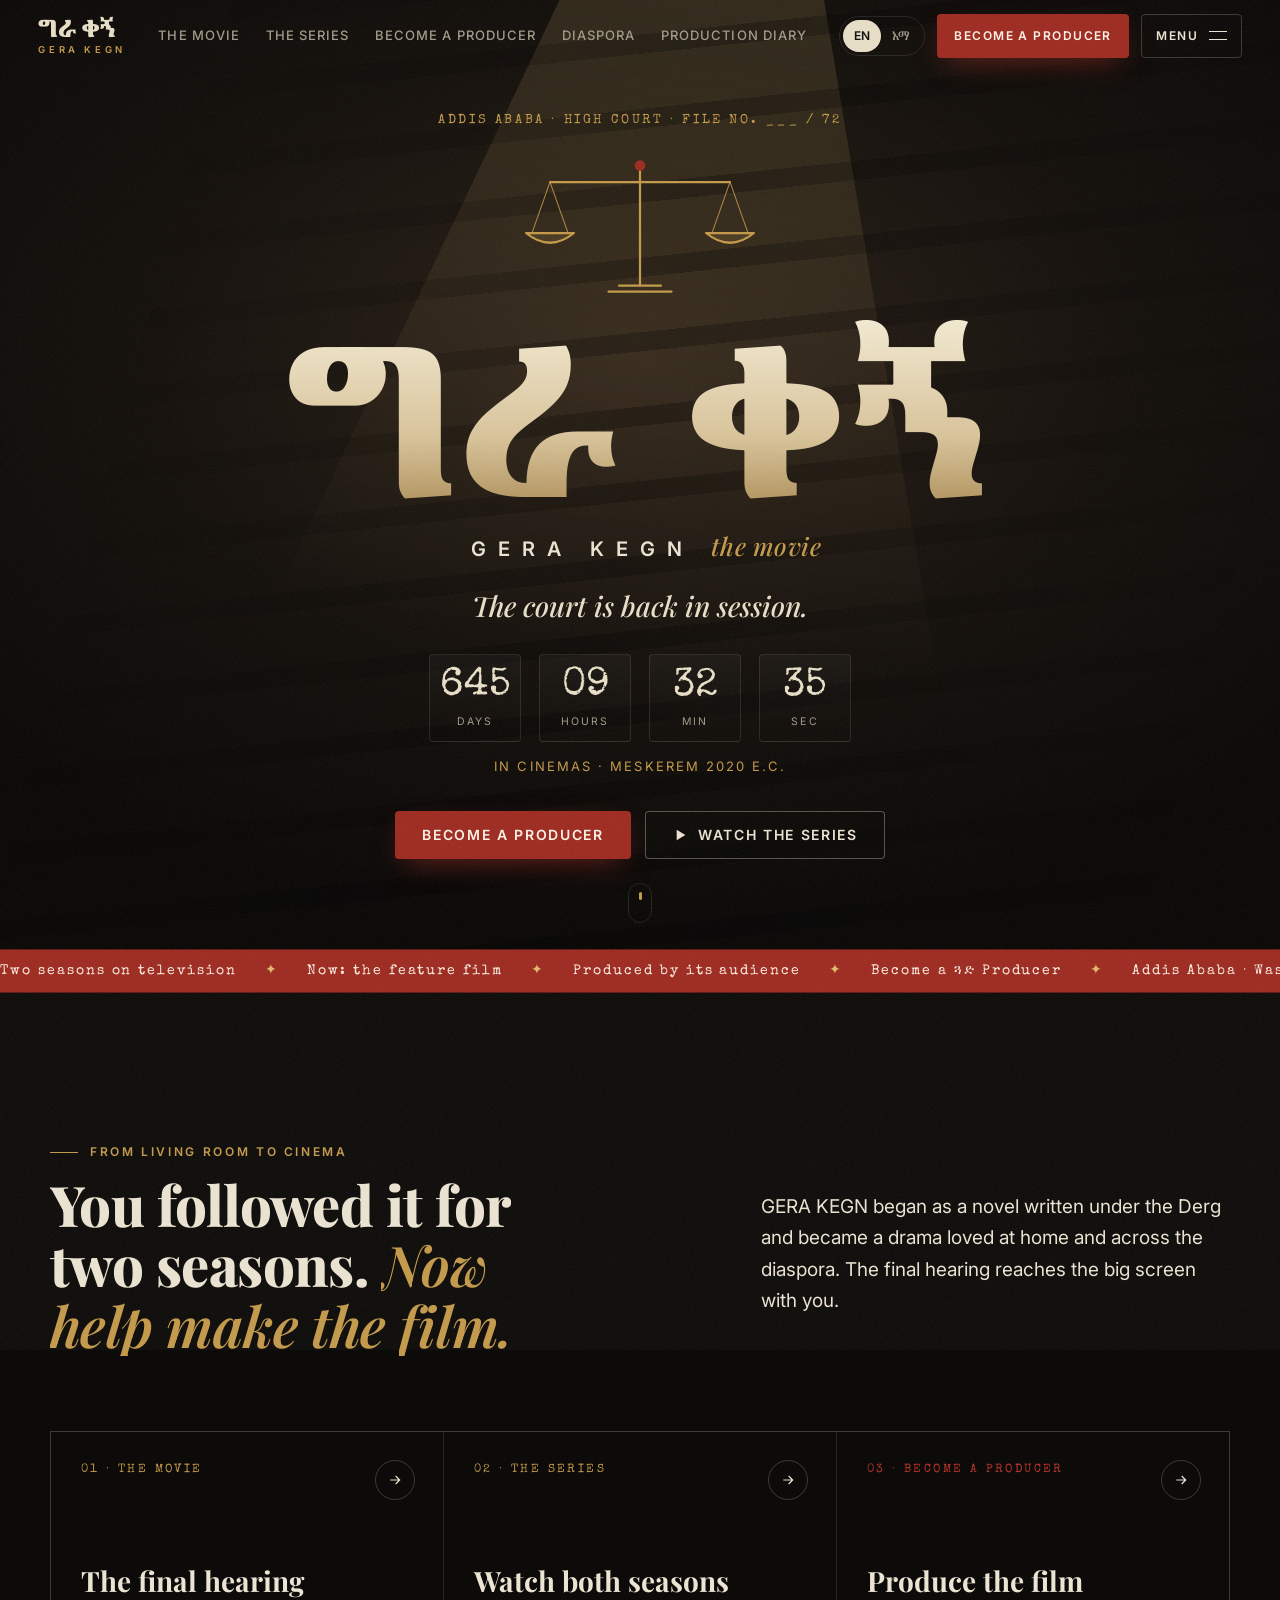
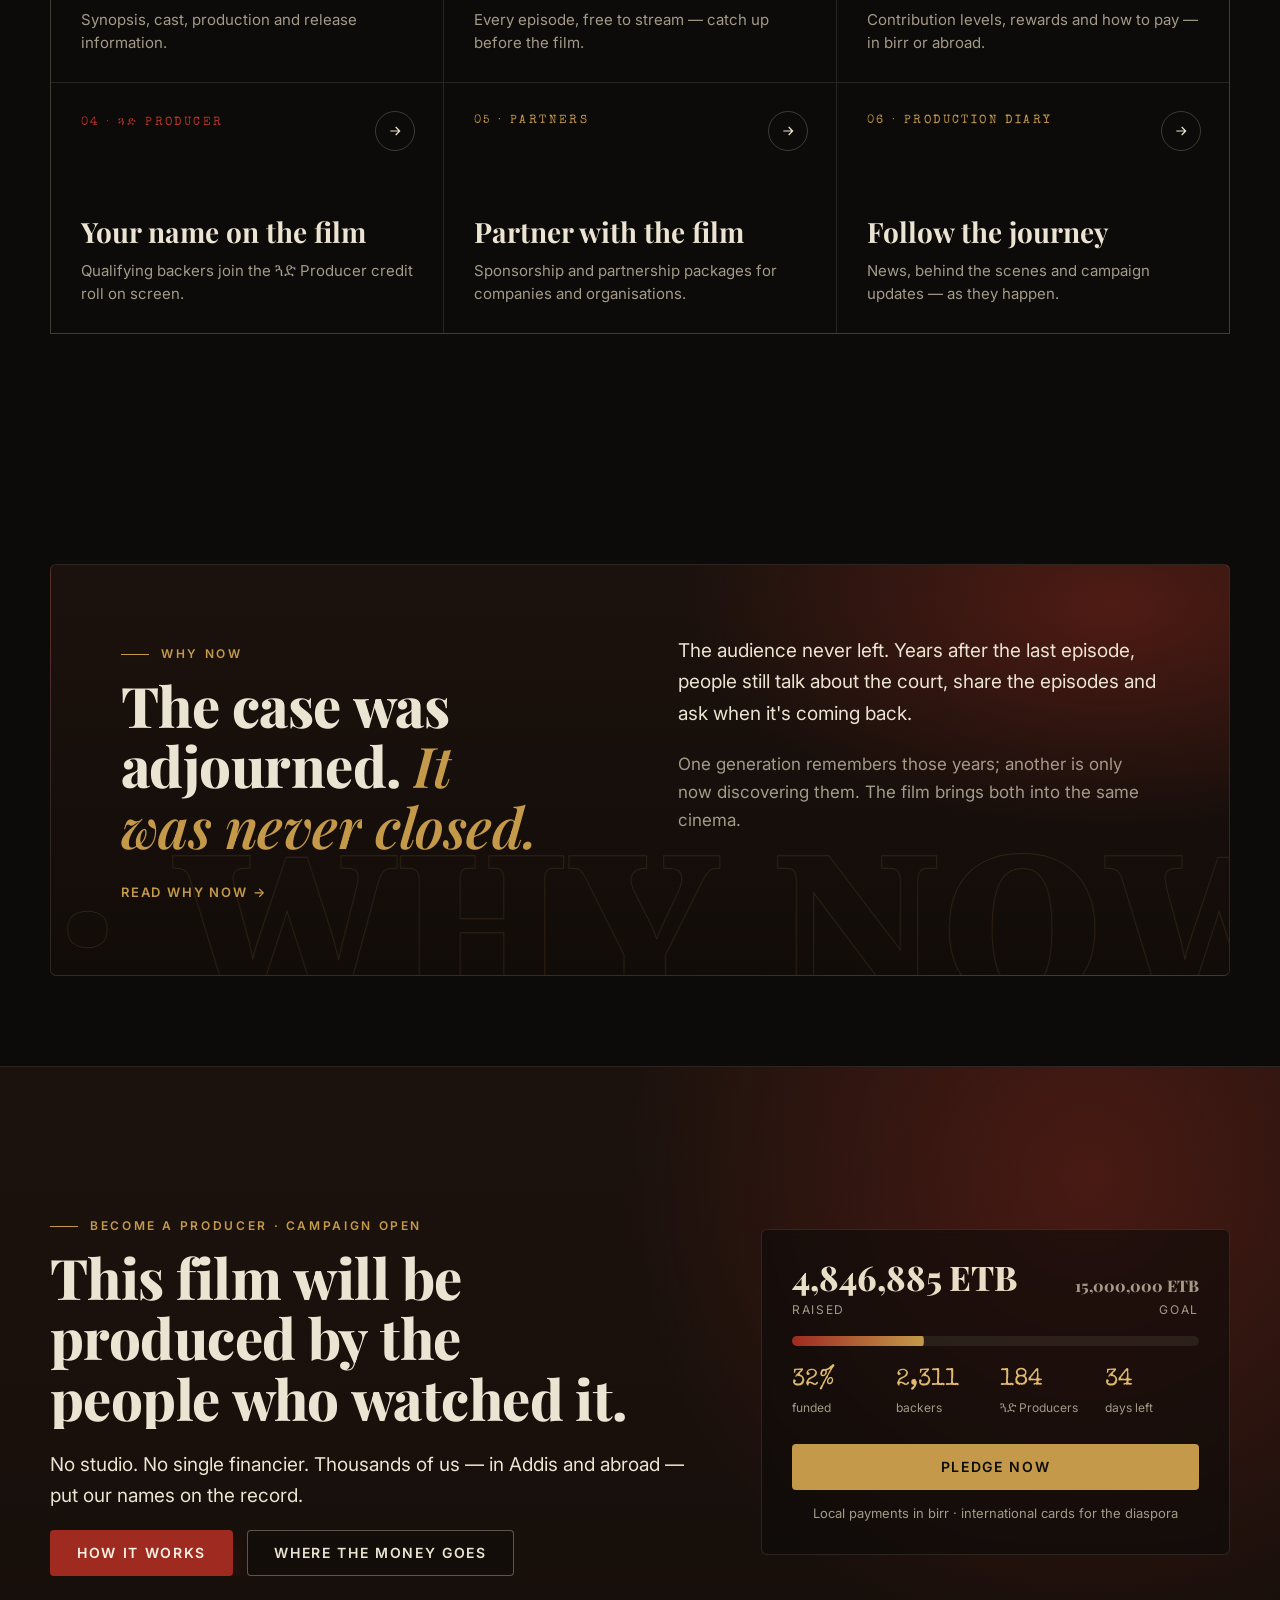
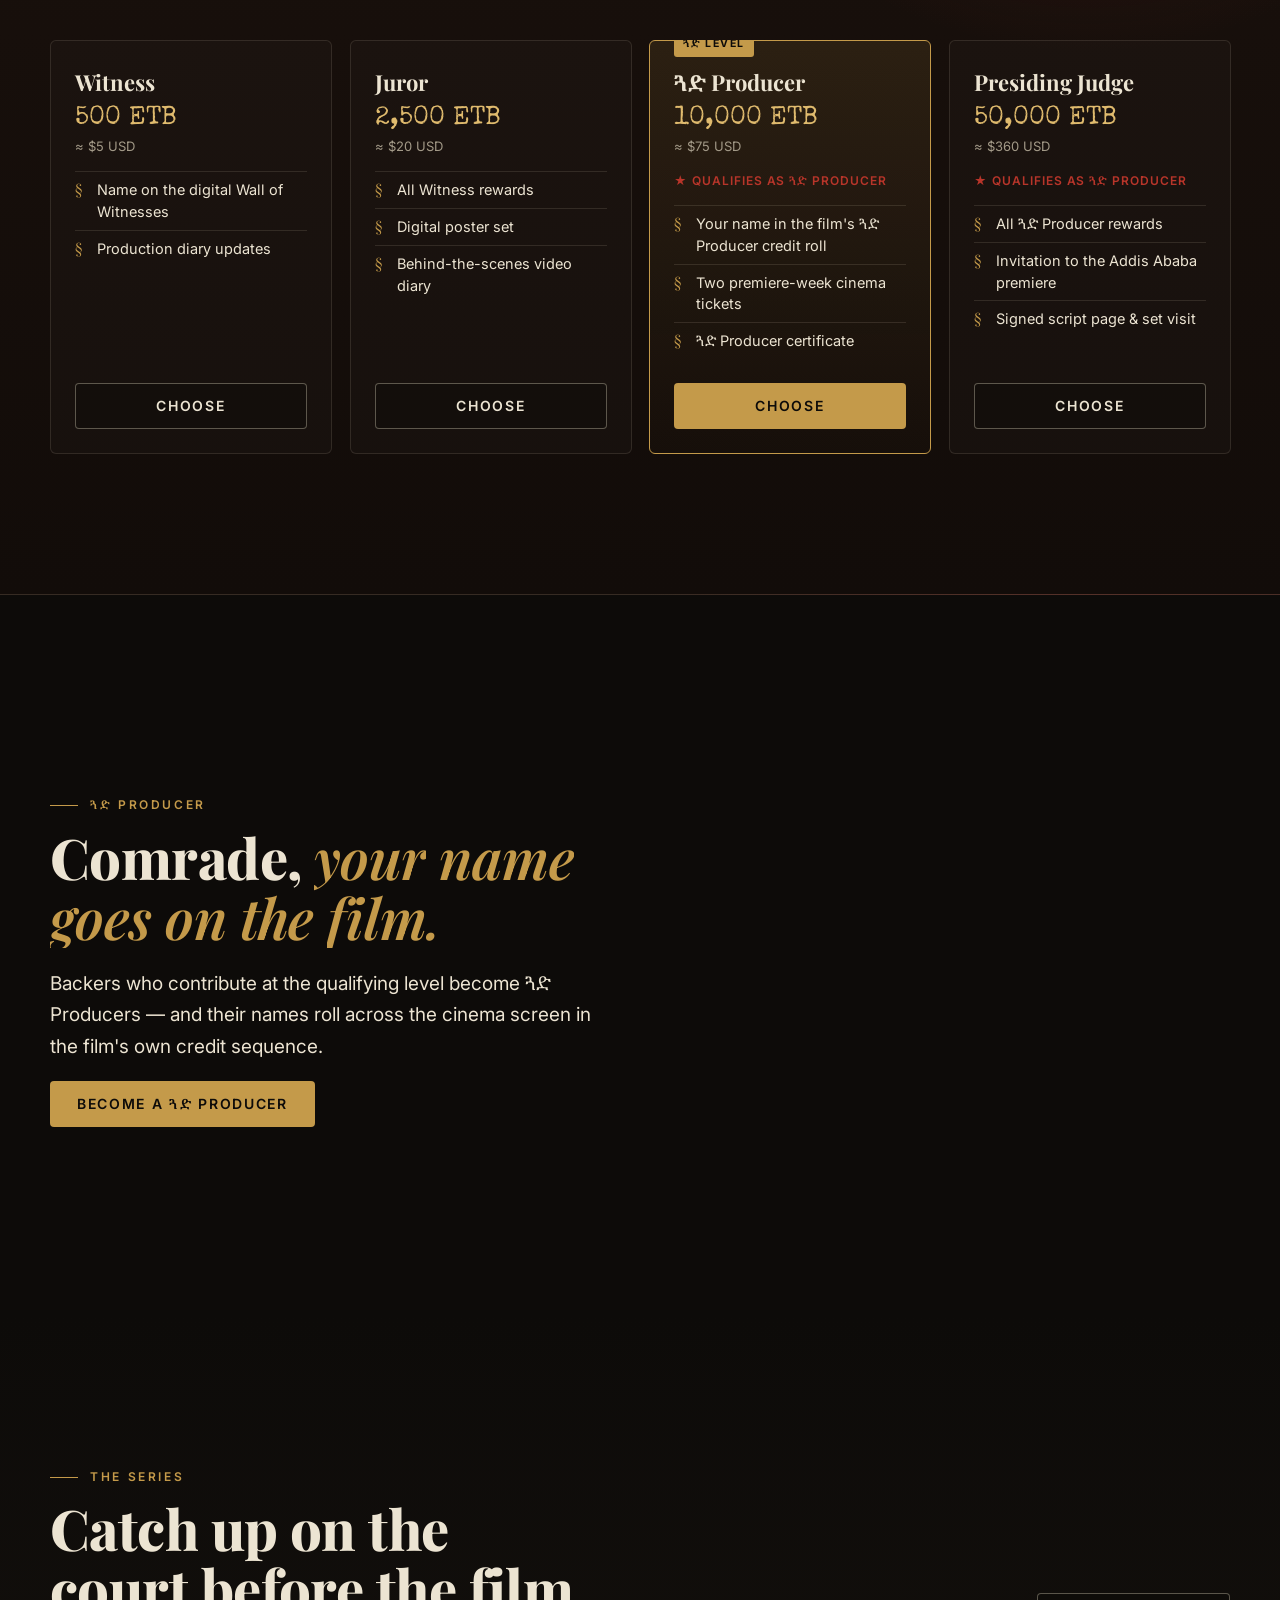
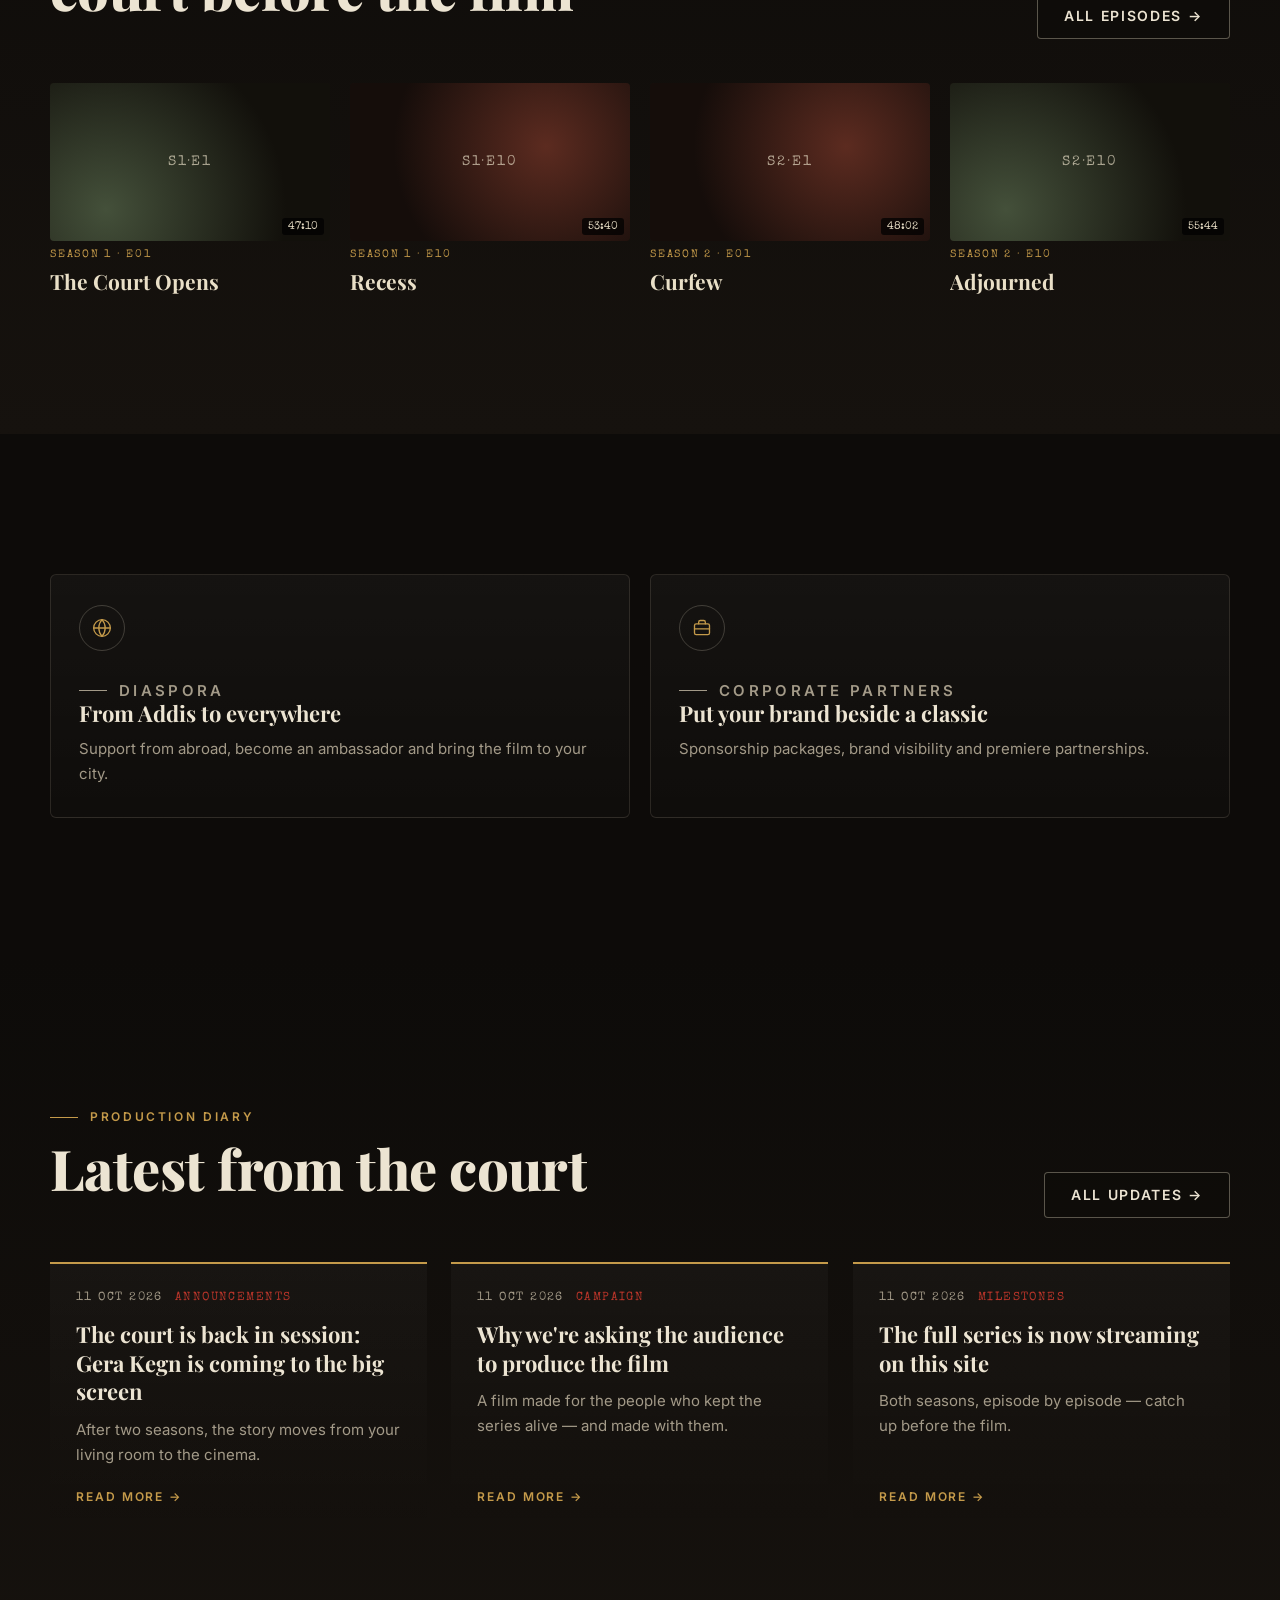
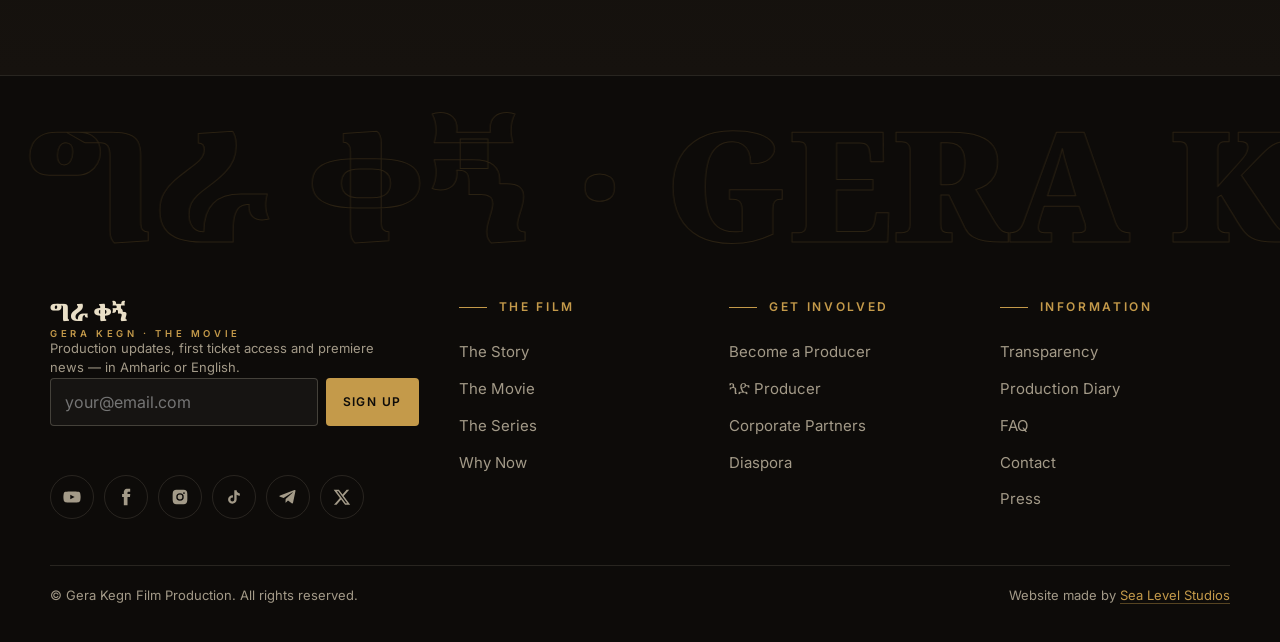
==== index.html @ 57c47f2a "GERA KEGN the Movie website — initial release Bilingual (English/Amharic) static site for the featur" ====
<!doctype html>
<html lang="en">
<head>
  <meta charset="utf-8">
  <meta name="viewport" content="width=device-width, initial-scale=1">
  <title>ግራ ቀኝ · GERA KEGN — The Movie</title>
  <meta name="description" content="GERA KEGN (ግራ ቀኝ) — the beloved Ethiopian courtroom drama becomes a feature film. Watch the series, become a producer or ጓድ Producer, and follow the production.">
  <meta name="theme-color" content="#0d0b09">
  <link rel="canonical" href="https://gerakegn.com/">
  <meta property="og:type" content="video.movie">
  <meta property="og:title" content="ግራ ቀኝ · GERA KEGN — The Movie">
  <meta property="og:description" content="The court is back in session. The beloved drama series becomes a feature film — produced by its audience.">
  <meta property="og:url" content="https://gerakegn.com/">
  <meta property="og:image" content="https://gerakegn.com/assets/img/og-poster.jpg">
  <meta name="twitter:card" content="summary_large_image">
  <link rel="icon" href="data:image/svg+xml,<svg xmlns='http://www.w3.org/2000/svg' viewBox='0 0 64 64'><rect width='64' height='64' rx='10' fill='%230d0b09'/><path d='M32 12v38M18 50h28M14 22h36' stroke='%23c49a4a' stroke-width='4' stroke-linecap='round'/><circle cx='32' cy='12' r='4' fill='%239e2a20'/></svg>">
  <link rel="preconnect" href="https://fonts.googleapis.com">
  <link rel="preconnect" href="https://fonts.gstatic.com" crossorigin>
  <link href="https://fonts.googleapis.com/css2?family=Inter:wght@400;500;600;700&family=Noto+Serif+Ethiopic:wght@500;700;900&family=Playfair+Display:ital,wght@0,600;0,800;1,500&family=Special+Elite&display=swap" rel="stylesheet">
  <link rel="stylesheet" href="assets/css/style.css">
  <script type="application/ld+json">
  { "@context": "https://schema.org", "@type": "Movie", "name": "Gera Kegn", "alternateName": "ግራ ቀኝ",
    "genre": ["Drama", "Legal drama", "Historical"], "inLanguage": "am",
    "countryOfOrigin": { "@type": "Country", "name": "Ethiopia" },
    "description": "A feature film continuing the acclaimed Ethiopian courtroom drama series, adapted from a novel written during the Derg era." }
  </script>
  <!-- Analytics: paste GA4 / GTM snippet here. core.js pushes events to dataLayer. -->
  <script>
    // CMS editor invitations / password resets land here: hand them to the admin sign-in.
    if (/(invite|recovery|confirmation|email_change)_token=/.test(location.hash)) {
      const s = document.createElement("script");
      s.src = "https://identity.netlify.com/v1/netlify-identity-widget.js";
      s.onload = () => netlifyIdentity.on("login", () => { location.href = "/admin/"; });
      document.head.append(s);
    }
  </script>
</head>
<body data-page="home">
<main id="main">

  <!-- ============ HERO ============ -->
  <section class="hero">
    <div class="hero-bg" aria-hidden="true"><div class="hero-light"></div><div class="hero-blinds"></div></div>
    <div class="hero-inner">
      <p class="docket typed" data-am="አዲስ አበባ · ከፍተኛ ፍርድ ቤት · መዝገብ ቁ. ___ / 72">ADDIS ABABA · HIGH COURT · FILE NO. ___ / 72</p>
      <svg class="scales" viewBox="0 0 320 210" aria-hidden="true">
        <g><path d="M160 26 V182"/><path d="M118 190 H202"/><path d="M132 182 H188"/><circle cx="160" cy="22" r="7" class="scales-cap"/></g>
        <g class="scales-beam"><path d="M40 44 H280"/>
          <g class="pan pan-l"><path d="M40 44 L16 112 M40 44 L64 112" class="thin"/><path d="M8 112 Q40 138 72 112 Z" class="dish"/></g>
          <g class="pan pan-r"><path d="M280 44 L256 112 M280 44 L304 112" class="thin"/><path d="M248 112 Q280 138 312 112 Z" class="dish"/></g>
        </g>
      </svg>
      <h1 class="title">
        <span class="title-am"><span class="gra">ግራ</span> <span class="kegn">ቀኝ</span></span>
        <span class="title-en">GERA KEGN <em>the&nbsp;movie</em></span>
      </h1>
      <p class="tagline" data-am="ችሎቱ ተመልሷል።">The court is back in session.</p>
      <div data-component="countdown" aria-live="off"></div>
      <p class="release-label" data-component="release"></p>
      <div class="hero-ctas">
        <a href="become-a-producer.html" class="btn btn-red" data-am="ፕሮዲዩሰር ይሁኑ">Become a Producer</a>
        <a href="series.html" class="btn btn-ghost">
          <svg viewBox="0 0 24 24" width="16" height="16" aria-hidden="true"><path d="M7 4l13 8-13 8z" fill="currentColor"/></svg>
          <span data-am="ድራማውን ይመልከቱ">Watch the series</span>
        </a>
      </div>
    </div>
    <a href="#paths" class="scroll-cue" aria-label="Scroll down"><span></span></a>
  </section>

  <div class="ticker" aria-hidden="true" data-component="ticker"></div>

  <!-- ============ PATHWAYS ============ -->
  <section class="section" id="paths">
    <div class="wrap">
      <div class="split split-60" style="margin-bottom:56px">
        <div>
          <p class="eyebrow" data-reveal="left" data-am="ከሳሎን ወደ ሲኒማ">From living room to cinema</p>
          <h2 class="h2" data-reveal="words" data-am="ሁለት ምዕራፍ ተከታተላችሁት። <em>አሁን ፊልሙን አብረን እንሥራ።</em>">You followed it for two seasons. <em>Now help make the film.</em></h2>
        </div>
        <p class="lede" data-reveal="right" data-am="ግራ ቀኝ በደርግ ዘመን ከተጻፈ ልብ ወለድ ተነስቶ በሀገር ውስጥም በውጭም የተወደደ ድራማ ሆነ። የመጨረሻው ችሎት ወደ ትልቁ ስክሪን የሚመጣው በእናንተ ነው።">GERA KEGN began as a novel written under the Derg and became a drama loved at home and across the diaspora. The final hearing reaches the big screen with you.</p>
      </div>

      <div class="paths" data-stagger>
        <a class="path" href="movie.html">
          <span class="path-no">01 · <span data-am="ፊልሙ">THE MOVIE</span></span>
          <span class="path-arrow" aria-hidden="true"><svg viewBox="0 0 24 24" width="16"><path d="M5 12h14M13 6l6 6-6 6" stroke="currentColor" fill="none" stroke-width="1.8"/></svg></span>
          <h3 data-am="የመጨረሻው ችሎት">The final hearing</h3>
          <p data-am="ታሪክ፣ ተዋንያን፣ ቀረጻ እና የምርቃት መረጃ።">Synopsis, cast, production and release information.</p>
        </a>
        <a class="path" href="series.html">
          <span class="path-no">02 · <span data-am="ተከታታዩ">THE SERIES</span></span>
          <span class="path-arrow" aria-hidden="true"><svg viewBox="0 0 24 24" width="16"><path d="M5 12h14M13 6l6 6-6 6" stroke="currentColor" fill="none" stroke-width="1.8"/></svg></span>
          <h3 data-am="ሁለቱንም ምዕራፎች ይመልከቱ">Watch both seasons</h3>
          <p data-am="እያንዳንዱን ክፍል በነጻ — ከፊልሙ በፊት ይከታተሉ።">Every episode, free to stream — catch up before the film.</p>
        </a>
        <a class="path hot" href="become-a-producer.html">
          <span class="path-no">03 · <span data-am="ፕሮዲዩሰር ይሁኑ">BECOME A PRODUCER</span></span>
          <span class="path-arrow" aria-hidden="true"><svg viewBox="0 0 24 24" width="16"><path d="M5 12h14M13 6l6 6-6 6" stroke="currentColor" fill="none" stroke-width="1.8"/></svg></span>
          <h3 data-am="ፊልሙን ያዘጋጁ">Produce the film</h3>
          <p data-am="የአስተዋጽኦ ደረጃዎች፣ ሽልማቶች እና የክፍያ መንገዶች።">Contribution levels, rewards and how to pay — in birr or abroad.</p>
        </a>
        <a class="path hot" href="guad-producer.html">
          <span class="path-no">04 · <span data-am="ጓድ ፕሮዲዩሰር">ጓድ PRODUCER</span></span>
          <span class="path-arrow" aria-hidden="true"><svg viewBox="0 0 24 24" width="16"><path d="M5 12h14M13 6l6 6-6 6" stroke="currentColor" fill="none" stroke-width="1.8"/></svg></span>
          <h3 data-am="ስምዎ በፊልሙ ላይ">Your name on the film</h3>
          <p data-am="ብቁ ደጋፊዎች በፊልሙ የጓድ ፕሮዲዩሰሮች ዝርዝር ውስጥ ይካተታሉ።">Qualifying backers join the ጓድ Producer credit roll on screen.</p>
        </a>
        <a class="path" href="partners.html">
          <span class="path-no">05 · <span data-am="አጋሮች">PARTNERS</span></span>
          <span class="path-arrow" aria-hidden="true"><svg viewBox="0 0 24 24" width="16"><path d="M5 12h14M13 6l6 6-6 6" stroke="currentColor" fill="none" stroke-width="1.8"/></svg></span>
          <h3 data-am="ከፊልሙ ጋር አጋር ይሁኑ">Partner with the film</h3>
          <p data-am="ለድርጅቶች የስፖንሰርሺፕ እና የአጋርነት ጥቅሎች።">Sponsorship and partnership packages for companies and organisations.</p>
        </a>
        <a class="path" href="news.html">
          <span class="path-no">06 · <span data-am="የቀረጻ ማስታወሻ">PRODUCTION DIARY</span></span>
          <span class="path-arrow" aria-hidden="true"><svg viewBox="0 0 24 24" width="16"><path d="M5 12h14M13 6l6 6-6 6" stroke="currentColor" fill="none" stroke-width="1.8"/></svg></span>
          <h3 data-am="ጉዞውን ይከታተሉ">Follow the journey</h3>
          <p data-am="ዜና፣ ከትዕይንት ጀርባ እና የዘመቻ መረጃዎች።">News, behind the scenes and campaign updates — as they happen.</p>
        </a>
      </div>
    </div>
  </section>

  <!-- ============ WHY NOW ============ -->
  <section class="section-tight">
    <div class="wrap">
      <div class="banner">
        <div class="drift" data-speed="0.3" aria-hidden="true">ለምን አሁን · WHY NOW · ለምን አሁን</div>
        <div class="split top" style="position:relative">
          <div>
            <p class="eyebrow" data-reveal="left" data-am="ለምን አሁን">Why now</p>
            <h2 class="h2" data-reveal="words" data-am="ጉዳዩ ተቀጥሮ ነበር። <em>አልተዘጋም።</em>">The case was adjourned. <em>It was never closed.</em></h2>
            <a href="why-now.html" class="link-arrow" data-reveal="up" data-am="ለምን አሁን ያንብቡ →">Read why now →</a>
          </div>
          <div class="prose" data-stagger>
            <p class="lede" data-am="ተመልካቹ አልሄደም። ከመጨረሻው ክፍል ከዓመታት በኋላም ሰዎች ስለ ችሎቱ ያወራሉ፣ ክፍሎቹን ያጋራሉ፣ መቼ ይመለሳል ብለው ይጠይቃሉ።">The audience never left. Years after the last episode, people still talk about the court, share the episodes and ask when it's coming back.</p>
            <p class="muted" data-am="አንዱ ትውልድ እነዚያን ዓመታት ያስታውሳል፤ ሌላው ገና እያወቃቸው ነው። ፊልሙ ሁለቱንም በአንድ ሲኒማ አዳራሽ ያገናኛል።">One generation remembers those years; another is only now discovering them. The film brings both into the same cinema.</p>
          </div>
        </div>
      </div>
    </div>
  </section>

  <!-- ============ BECOME A PRODUCER ============ -->
  <section class="section support-band">
    <div class="wrap">
      <div class="split split-60" style="margin-bottom:64px">
        <div>
          <p class="eyebrow" data-reveal="left" data-am="ፕሮዲዩሰር ይሁኑ · ዘመቻው ተከፍቷል">Become a Producer · Campaign open</p>
          <h2 class="h2" data-reveal="words" data-am="ይህ ፊልም የሚዘጋጀው በተመለከቱት ሰዎች ነው።">This film will be produced by the people who watched it.</h2>
          <p class="lede" data-reveal="up" data-am="ስቱዲዮ የለም። አንድ ባለሀብት የለም። በአዲስ አበባም በውጭም ያለን ሺዎች ስማችንን መዝገብ ላይ እናሰፍራለን።">No studio. No single financier. Thousands of us — in Addis and abroad — put our names on the record.</p>
          <div class="btn-row" data-reveal="up">
            <a href="become-a-producer.html" class="btn btn-red" data-am="እንዴት እንደሚሠራ">How it works</a>
            <a href="transparency.html" class="btn btn-ghost" data-am="ገንዘቡ ወዴት ይሄዳል">Where the money goes</a>
          </div>
        </div>
        <div data-component="meter" data-reveal="right"></div>
      </div>
      <div data-component="tiers"></div>
    </div>
  </section>

  <!-- ============ ጓድ PRODUCER ============ -->
  <section class="section">
    <div class="wrap split">
      <div>
        <p class="eyebrow" data-reveal="left" data-am="ጓድ ፕሮዲዩሰር">ጓድ Producer</p>
        <h2 class="h2" data-reveal="words" data-am="ጓድ፣ <em>ስምዎ በፊልሙ ላይ ይወጣል።</em>">Comrade, <em>your name goes on the film.</em></h2>
        <p class="lede" data-reveal="up" data-am="በብቁ ደረጃ የሚያዋጡ ደጋፊዎች ጓድ ፕሮዲዩሰሮች ይሆናሉ — ስማቸውም በሲኒማ ስክሪን ላይ በፊልሙ የራሱ ዝርዝር ውስጥ ይሄዳል።">Backers who contribute at the qualifying level become ጓድ Producers — and their names roll across the cinema screen in the film's own credit sequence.</p>
        <div class="btn-row" data-reveal="up">
          <a href="guad-producer.html" class="btn btn-gold" data-am="ጓድ ፕሮዲዩሰር ይሁኑ">Become a ጓድ Producer</a>
        </div>
      </div>
      <div class="roll-stage" data-reveal="clip" style="--i:2"><div data-component="credits" style="height:440px"></div></div>
    </div>
  </section>

  <!-- ============ SERIES ============ -->
  <section class="section section-alt">
    <div class="wrap">
      <div class="split" style="margin-bottom:44px;align-items:end">
        <div>
          <p class="eyebrow" data-reveal="left" data-am="ተከታታዩ">The series</p>
          <h2 class="h2" data-reveal="words" data-am="ከፊልሙ በፊት ችሎቱን ይከታተሉ">Catch up on the court before the film</h2>
        </div>
        <div data-reveal="right" style="justify-self:end"><a href="series.html" class="btn btn-ghost" data-am="ሁሉንም ክፍሎች ይመልከቱ →">All episodes →</a></div>
      </div>
      <div data-component="featured"></div>
    </div>
  </section>

  <!-- ============ DIASPORA + PARTNERS ============ -->
  <section class="section">
    <div class="wrap cards cards-2">
      <a href="diaspora.html" class="card" data-reveal="left" style="text-decoration:none">
        <span class="card-icon"><svg viewBox="0 0 24 24"><circle cx="12" cy="12" r="10"/><path d="M2 12h20M12 2a15 15 0 0 1 0 20M12 2a15 15 0 0 0 0 20"/></svg></span>
        <p class="eyebrow" data-am="ዲያስፖራ">Diaspora</p>
        <h3 data-am="ከአዲስ አበባ እስከ የትም">From Addis to everywhere</h3>
        <p data-am="በውጭ ሆነው ይደግፉ፣ አምባሳደር ይሁኑ እና ፊልሙን ወደ ከተማዎ ያምጡ።">Support from abroad, become an ambassador and bring the film to your city.</p>
      </a>
      <a href="partners.html" class="card" data-reveal="right" style="text-decoration:none">
        <span class="card-icon"><svg viewBox="0 0 24 24"><rect x="3" y="7" width="18" height="13" rx="2"/><path d="M8 7V5a2 2 0 0 1 2-2h4a2 2 0 0 1 2 2v2M3 13h18"/></svg></span>
        <p class="eyebrow" data-am="የድርጅት አጋሮች">Corporate partners</p>
        <h3 data-am="የምርት ስምዎን ከታሪክ ጋር ያቆራኙ">Put your brand beside a classic</h3>
        <p data-am="የስፖንሰርሺፕ ጥቅሎች፣ የምርት ታይነት እና የፕሪሚየር አጋርነት።">Sponsorship packages, brand visibility and premiere partnerships.</p>
      </a>
    </div>
  </section>

  <!-- ============ DIARY ============ -->
  <section class="section section-alt">
    <div class="wrap">
      <div class="split" style="margin-bottom:44px;align-items:end">
        <div>
          <p class="eyebrow" data-reveal="left" data-am="የቀረጻ ማስታወሻ">Production diary</p>
          <h2 class="h2" data-reveal="words" data-am="ከችሎቱ የቅርብ ጊዜ ዜና">Latest from the court</h2>
        </div>
        <div data-reveal="right" style="justify-self:end"><a href="news.html" class="btn btn-ghost" data-am="ሁሉም ዜናዎች →">All updates →</a></div>
      </div>
      <div data-component="news" data-limit="3"></div>
    </div>
  </section>
</main>

<script src="assets/js/content.js"></script>
</body>
</html>
---- assets/css/style.css ----
/* =====================================================================
   GERA KEGN — THE MOVIE
   Derg-era courtroom · typewritten files · court stamps · brass &
   oxblood on darkness · 16mm grain · sliding reveals
   ===================================================================== */

:root {
  --ink: #0d0b09;
  --ink-2: #16120e;
  --ink-3: #211b15;
  --line: rgba(233, 223, 199, 0.12);
  --line-2: rgba(233, 223, 199, 0.22);
  --paper: #e9dfc7;
  --paper-2: #d9ccae;
  --paper-ink: #2a2118;
  --text: #ece4d2;
  --muted: #a39a88;
  --red: #9e2a20;
  --red-2: #b8352a;
  --gold: #c49a4a;
  --gold-2: #e0bb6e;
  --green: #7d9a68;

  --f-ethi: "Noto Serif Ethiopic", serif;
  --f-display: "Playfair Display", "Noto Serif Ethiopic", Georgia, serif;
  --f-type: "Special Elite", "Courier New", monospace;
  --f-body: "Inter", "Noto Serif Ethiopic", system-ui, sans-serif;

  --wrap: 1180px;
  --radius: 4px;
  --ease: cubic-bezier(.16, 1, .3, 1);       /* ease-out-expo: entering motion */
  --ease-in: cubic-bezier(.7, 0, .84, 0);    /* exits */
  --z-nav: 50; --z-menu: 45; --z-grain: 90; --z-curtain: 200;
}

*, *::before, *::after { box-sizing: border-box; }
html { scroll-behavior: smooth; scroll-padding-top: 84px; -webkit-text-size-adjust: 100%; }
body {
  margin: 0; background: var(--ink); color: var(--text);
  font: 400 17px/1.65 var(--f-body); overflow-x: hidden; -webkit-font-smoothing: antialiased;
}
html[lang="am"] body { font-size: 17.5px; line-height: 1.8; }
html.menu-open body { overflow: hidden; }
img, svg { display: block; max-width: 100%; }
a { color: inherit; }
button { font: inherit; color: inherit; cursor: pointer; }
:focus-visible { outline: 2px solid var(--gold); outline-offset: 3px; }
.sr { position: absolute; width: 1px; height: 1px; overflow: hidden; clip: rect(0 0 0 0); white-space: nowrap; }
.skip { position: absolute; left: 16px; top: -60px; z-index: 300; background: var(--gold); color: var(--ink); padding: 8px 14px; }
.skip:focus { top: 12px; }

.wrap { width: min(var(--wrap), 100% - 32px); margin-inline: auto; }
.wrap-narrow { width: min(820px, 100% - 32px); margin-inline: auto; }
.muted { color: var(--muted); }
.tiny { font-size: 13px; line-height: 1.5; }
.ethi { font-family: var(--f-ethi); }
.typed { font-family: var(--f-type); letter-spacing: .04em; }
.center { text-align: center; }

/* ---------- curtain page transition (enter = pure CSS, leave = .is-leaving) ---------- */
body::before, body::after {
  content: ""; position: fixed; inset: 0; z-index: var(--z-curtain); pointer-events: none;
  transform: translateY(-101%);
}
body::before { background: var(--red); animation: curtainOut .75s var(--ease) .12s both; }
body::after {
  content: "ግራ ቀኝ"; display: grid; place-items: center; color: var(--gold);
  font: 900 clamp(48px, 10vw, 110px)/1 var(--f-ethi); background: var(--ink);
  animation: curtainOut .75s var(--ease) both;
}
@keyframes curtainOut { from { transform: translateY(0); } to { transform: translateY(-101%); } }
html.is-leaving body::after { animation: curtainIn .5s var(--ease-in) .08s both; }
html.is-leaving body::before { animation: curtainIn .5s var(--ease-in) both; }
@keyframes curtainIn { from { transform: translateY(101%); } to { transform: translateY(0); } }

/* ---------- film grain ---------- */
.grain {
  position: fixed; inset: -50%; z-index: var(--z-grain); pointer-events: none; opacity: .07;
  background-image: url("data:image/svg+xml,%3Csvg xmlns='http://www.w3.org/2000/svg' width='220' height='220'%3E%3Cfilter id='n'%3E%3CfeTurbulence type='fractalNoise' baseFrequency='.85' numOctaves='3' stitchTiles='stitch'/%3E%3C/filter%3E%3Crect width='100%25' height='100%25' filter='url(%23n)'/%3E%3C/svg%3E");
  animation: grain 1.2s steps(6) infinite;
}
@keyframes grain {
  0% { transform: translate(0, 0); } 20% { transform: translate(-3%, 2%); }
  40% { transform: translate(2%, -3%); } 60% { transform: translate(-2%, -1%); }
  80% { transform: translate(3%, 3%); } 100% { transform: translate(0, 0); }
}

/* ---------- MOTION: sliding reveals ---------- */
[data-reveal] {
  opacity: 0;
  transition: opacity .9s var(--ease), transform 1.1s var(--ease), clip-path 1.2s var(--ease);
  transition-delay: calc(var(--i, 0) * 90ms);
  will-change: transform, opacity;
}
[data-reveal="up"] { transform: translate3d(0, 48px, 0); }
[data-reveal="down"] { transform: translate3d(0, -40px, 0); }
[data-reveal="left"] { transform: translate3d(-80px, 0, 0); }
[data-reveal="right"] { transform: translate3d(80px, 0, 0); }
[data-reveal="scale"] { transform: scale(.92); }
[data-reveal="clip"] { opacity: 1; clip-path: inset(0 100% 0 0); }
[data-reveal="clip-up"] { opacity: 1; clip-path: inset(100% 0 0 0); }
[data-reveal].is-in { opacity: 1; transform: none; clip-path: inset(0 0 0 0); }

/* words slide up out of a mask, one after another */
[data-reveal="words"] { opacity: 1; transform: none; }
[data-reveal="words"] .w { display: inline-block; overflow: hidden; vertical-align: top; padding-bottom: .08em; margin-bottom: -.08em; }
[data-reveal="words"] .w > span {
  display: inline-block; transform: translate3d(0, 105%, 0);
  transition: transform 1s var(--ease); transition-delay: calc(var(--wi, 0) * 55ms + var(--i, 0) * 90ms);
}
[data-reveal="words"].is-in .w > span { transform: none; }

/* a brass rule that slides in under eyebrows */
.eyebrow[data-reveal]::before { transform: scaleX(0); transform-origin: left; transition: transform 1s var(--ease) .2s; }
.eyebrow[data-reveal].is-in::before { transform: scaleX(1); }

/* giant drifting type, moved by scroll in JS */
.drift {
  white-space: nowrap; pointer-events: none; user-select: none; will-change: transform;
  font: 900 clamp(90px, 16vw, 230px)/1 var(--f-ethi); color: transparent;
  -webkit-text-stroke: 1px rgba(196, 154, 74, .16);
}
.drift-wrap { overflow: hidden; padding: 10px 0; }

/* ---------- type ---------- */
.eyebrow {
  margin: 0 0 14px; font: 600 12px/1.2 var(--f-body); letter-spacing: .22em; text-transform: uppercase;
  color: var(--gold); display: inline-flex; align-items: center; gap: 12px;
}
.eyebrow::before { content: ""; width: 28px; height: 1px; background: currentColor; }
html[lang="am"] .eyebrow { letter-spacing: .06em; font-size: 14px; }
.h1 { font: 800 clamp(44px, 7.4vw, 96px)/1.02 var(--f-display); margin: 0 0 22px; letter-spacing: -.015em; text-wrap: balance; }
.h2 { font: 800 clamp(32px, 4.6vw, 56px)/1.08 var(--f-display); margin: 0 0 20px; letter-spacing: -.01em; text-wrap: balance; }
html[lang="am"] :is(.h1, .h2) { font-family: var(--f-ethi); font-weight: 900; line-height: 1.25; letter-spacing: 0; }
.h3 { font: 700 26px/1.2 var(--f-display); margin: 0 0 14px; }
html[lang="am"] .h3 { font-family: var(--f-ethi); }
.h1 em, .h2 em { font-style: italic; color: var(--gold); font-weight: 600; }
html[lang="am"] :is(.h1, .h2) em { font-style: normal; }
.lede { font-size: 19px; color: var(--text); opacity: .92; }
.prose p { margin: 0 0 1.1em; }
.prose p:last-child { margin-bottom: 0; }
.section { padding: clamp(80px, 11vw, 140px) 0; position: relative; }
.section-tight { padding: clamp(56px, 7vw, 90px) 0; }
.section-alt { background: linear-gradient(180deg, var(--ink), var(--ink-2)); }
.section-head { max-width: 680px; margin-bottom: 48px; }
.section-head.center { margin-inline: auto; }
.section-head.center .eyebrow { justify-content: center; }
.split { display: grid; grid-template-columns: 1fr 1fr; gap: clamp(36px, 6vw, 90px); align-items: center; }
.split-60 { grid-template-columns: 1.15fr .85fr; }
.split.top { align-items: start; }

/* ---------- buttons ---------- */
.btn {
  display: inline-flex; align-items: center; justify-content: center; gap: 10px;
  padding: 15px 26px; border: 1px solid transparent; border-radius: var(--radius); min-height: 44px;
  font: 600 14px/1 var(--f-body); letter-spacing: .12em; text-transform: uppercase; text-decoration: none;
  transition: transform .25s var(--ease), background .25s, border-color .25s, color .25s, box-shadow .25s;
  position: relative; overflow: hidden; isolation: isolate;
}
.btn::after { /* sliding sheen */
  content: ""; position: absolute; inset: 0; z-index: -1; background: rgba(255, 255, 255, .14);
  transform: translateX(-101%); transition: transform .45s var(--ease);
}
.btn:hover::after { transform: none; }
html[lang="am"] .btn { letter-spacing: .02em; font-size: 15px; }
.btn:hover { transform: translateY(-2px); }
.btn:disabled { opacity: .6; cursor: progress; }
.btn-red { background: var(--red); color: #fff3e6; box-shadow: 0 10px 30px -10px rgba(158, 42, 32, .7); }
.btn-red:hover { background: var(--red-2); }
.btn-gold { background: var(--gold); color: var(--ink); }
.btn-gold:hover { background: var(--gold-2); }
.btn-ghost { border-color: rgba(233, 223, 199, .35); color: var(--text); background: rgba(13, 11, 9, .3); }
.btn-ghost:hover { border-color: var(--gold); color: var(--gold-2); }
.btn-ink { background: var(--paper-ink); color: var(--paper); }
.btn-sm { padding: 11px 16px; font-size: 12px; }
.btn-block { width: 100%; }
.btn-row { display: flex; gap: 14px; flex-wrap: wrap; }
.link-arrow { color: var(--gold); text-decoration: none; font-weight: 600; font-size: 13px; letter-spacing: .14em; text-transform: uppercase; }
.link-arrow:hover { color: var(--gold-2); }

/* ---------- nav ---------- */
.nav {
  position: fixed; inset: 0 0 auto; z-index: var(--z-nav); height: 72px;
  display: flex; align-items: center; justify-content: space-between; gap: 24px;
  padding: 0 clamp(16px, 3vw, 40px);
  transition: background .35s, border-color .35s;
  border-bottom: 1px solid transparent;
}
.nav.scrolled, html.menu-open .nav { background: rgba(13, 11, 9, .9); backdrop-filter: blur(10px); border-color: var(--line); }
.brand { display: flex; flex-direction: column; text-decoration: none; line-height: 1; }
.brand-am { font: 900 24px/1 var(--f-ethi); color: var(--paper); }
.brand-en { font: 600 9.5px/1 var(--f-body); letter-spacing: .38em; color: var(--gold); margin-top: 5px; }
.nav-links { display: flex; gap: 26px; }
.nav-links a {
  font-size: 13px; font-weight: 500; letter-spacing: .08em; text-transform: uppercase; text-decoration: none;
  color: var(--muted); position: relative; padding: 6px 0; transition: color .2s;
}
html[lang="am"] .nav-links a { text-transform: none; font-size: 15px; letter-spacing: 0; }
.nav-links a::after {
  content: ""; position: absolute; left: 0; right: 0; bottom: 0; height: 1px; background: var(--gold);
  transform: scaleX(0); transform-origin: right; transition: transform .35s var(--ease);
}
.nav-links a:hover, .nav-links a.active { color: var(--text); }
.nav-links a:hover::after, .nav-links a.active::after { transform: scaleX(1); transform-origin: left; }
.nav-actions { display: flex; align-items: center; gap: 12px; }
.lang { display: flex; border: 1px solid var(--line); border-radius: 999px; padding: 3px; }
.lang button, .cur-toggle button {
  background: none; border: 0; padding: 6px 11px; border-radius: 999px; font-size: 12px; font-weight: 600;
  color: var(--muted); transition: background .2s, color .2s; min-height: 32px;
}
.lang button[aria-pressed="true"] { background: var(--paper); color: var(--ink); }
.menu-btn {
  display: inline-flex; align-items: center; gap: 10px; height: 44px; padding: 0 14px; background: none;
  border: 1px solid var(--line-2); border-radius: var(--radius); font-size: 12px; font-weight: 600; letter-spacing: .14em; text-transform: uppercase;
  transition: border-color .2s, background .2s;
}
.menu-btn:hover { border-color: var(--gold); }
.menu-btn-icon { position: relative; width: 18px; height: 10px; }
.menu-btn-icon i { position: absolute; left: 0; right: 0; height: 1.5px; background: var(--text); transition: transform .4s var(--ease), top .4s var(--ease); }
.menu-btn-icon i:first-child { top: 0; }
.menu-btn-icon i:last-child { top: 8px; }
.menu-btn[aria-expanded="true"] .menu-btn-icon i:first-child { top: 4px; transform: rotate(45deg); }
.menu-btn[aria-expanded="true"] .menu-btn-icon i:last-child { top: 4px; transform: rotate(-45deg); }

/* ---------- full-screen menu ---------- */
.menu {
  position: fixed; inset: 0; z-index: var(--z-menu); padding: 100px clamp(16px, 5vw, 70px) 40px;
  display: grid; grid-template-columns: 1.4fr .8fr; gap: 50px; overflow-y: auto;
  background: var(--ink); clip-path: inset(0 0 100% 0); transition: clip-path .6s var(--ease);
}
.menu.open { clip-path: inset(0 0 0 0); }
.menu-bg { position: absolute; inset: 0; display: flex; flex-direction: column; justify-content: center; pointer-events: none; overflow: hidden; }
.menu-bg span {
  font: 900 clamp(140px, 26vw, 360px)/.9 var(--f-ethi); color: transparent; -webkit-text-stroke: 1px rgba(196, 154, 74, .1);
  transition: transform 1.2s var(--ease); white-space: nowrap;
}
.menu-bg span:first-child { transform: translateX(-30%); }
.menu-bg span:last-child { transform: translateX(60%); }
.menu.open .menu-bg span:first-child { transform: translateX(-4%); }
.menu.open .menu-bg span:last-child { transform: translateX(30%); }
.menu-list { position: relative; display: grid; grid-template-columns: 1fr 1fr; gap: 0 40px; align-content: center; }
.menu-link {
  display: flex; align-items: baseline; gap: 16px; padding: 12px 0; border-bottom: 1px solid var(--line); text-decoration: none;
  opacity: 0; transform: translateX(-40px); transition: opacity .5s var(--ease), transform .7s var(--ease), color .2s;
}
.menu.open .menu-link { opacity: 1; transform: none; transition-delay: calc(.12s + var(--i) * 40ms); }
.menu-no { font: 400 12px var(--f-type); color: var(--gold); }
.menu-label { font: 700 clamp(22px, 2.6vw, 32px)/1.2 var(--f-display); transition: transform .35s var(--ease), color .2s; }
html[lang="am"] .menu-label { font-family: var(--f-ethi); }
.menu-link:hover .menu-label { transform: translateX(10px); color: var(--gold-2); }
.menu-link.active .menu-label { color: var(--gold); }
.menu-side { position: relative; align-self: center; opacity: 0; transform: translateX(40px); transition: opacity .6s var(--ease) .35s, transform .8s var(--ease) .35s; }
.menu.open .menu-side { opacity: 1; transform: none; }

/* ---------- hero (home) ---------- */
.hero {
  min-height: 100svh; display: grid; place-items: center; text-align: center; position: relative; overflow: hidden;
  padding: 110px 16px 90px;
}
.hero-bg { position: absolute; inset: 0; background: radial-gradient(ellipse 70% 60% at 50% 38%, #2b2016 0%, #120e0a 55%, #080605 100%); }
.hero-light {
  position: absolute; left: 50%; top: -20%; width: 900px; height: 1200px; transform: translateX(-50%) rotate(8deg);
  background: linear-gradient(180deg, rgba(224, 187, 110, .2), rgba(224, 187, 110, 0) 70%);
  clip-path: polygon(42% 0, 58% 0, 100% 100%, 0 100%); filter: blur(18px); animation: flicker 7s infinite;
}
.hero-blinds {
  position: absolute; inset: 0; opacity: .5;
  background: repeating-linear-gradient(180deg, transparent 0 46px, rgba(0, 0, 0, .55) 46px 62px);
  mask-image: linear-gradient(105deg, transparent 20%, #000 50%, transparent 85%);
  -webkit-mask-image: linear-gradient(105deg, transparent 20%, #000 50%, transparent 85%);
  transform: skewY(-6deg) scale(1.2); animation: blinds 18s ease-in-out infinite alternate;
}
@keyframes blinds { to { transform: skewY(-6deg) scale(1.2) translateY(40px); } }
@keyframes flicker { 0%, 100% { opacity: 1; } 47% { opacity: 1; } 48% { opacity: .75; } 49% { opacity: 1; } 72% { opacity: .9; } }
.hero-inner { position: relative; z-index: 2; max-width: 980px; }
.docket { color: var(--gold); font-size: 13px; letter-spacing: .2em; margin: 0 0 18px; opacity: .9; }
html[lang="am"] .docket { letter-spacing: .06em; font-family: var(--f-ethi); }

.scales { width: min(240px, 52vw); margin: 0 auto 4px; overflow: visible; }
.scales path { fill: none; stroke: var(--gold); stroke-width: 3; stroke-linecap: round; stroke-linejoin: round; }
.scales .thin { stroke-width: 1.4; opacity: .8; }
.scales .dish { fill: rgba(196, 154, 74, .16); }
.scales-cap { fill: var(--red); }
.scales-beam { transform-origin: 160px 44px; animation: tip 7s ease-in-out infinite; }
.pan-l { transform-origin: 40px 44px; animation: counter 7s ease-in-out infinite; }
.pan-r { transform-origin: 280px 44px; animation: counter 7s ease-in-out infinite; }
@keyframes tip { 0%, 100% { transform: rotate(-7deg); } 50% { transform: rotate(7deg); } }
@keyframes counter { 0%, 100% { transform: rotate(7deg); } 50% { transform: rotate(-7deg); } }

.title { margin: 0; line-height: 1; }
.title-am {
  display: block; font: 900 clamp(84px, 17vw, 210px)/1 var(--f-ethi); color: var(--paper);
}
.title-am .gra, .title-am .kegn {
  display: inline-block; animation: slideL 1.3s var(--ease) .35s both; padding: 0 .04em;
  background: linear-gradient(180deg, #f6edd6 0%, #d9c49a 60%, #a8874f 100%);
  -webkit-background-clip: text; background-clip: text; -webkit-text-fill-color: transparent;
}
.title-am .kegn { animation-name: slideR; }
@keyframes slideL { from { transform: translateX(-26vw); opacity: 0; } }
@keyframes slideR { from { transform: translateX(26vw); opacity: 0; } }
.title-en { display: block; margin-top: 8px; font: 600 clamp(14px, 2vw, 20px)/1 var(--f-body); letter-spacing: .6em; color: var(--text); padding-left: .6em; }
.title-en em { font: italic 500 1.25em var(--f-display); letter-spacing: .02em; color: var(--gold); text-transform: lowercase; }
.tagline { font: italic 500 clamp(20px, 2.6vw, 28px)/1.3 var(--f-display); color: var(--paper); margin: 26px 0 30px; opacity: .92; }
html[lang="am"] .tagline { font-family: var(--f-ethi); font-style: normal; }

.countdown { display: inline-flex; gap: clamp(8px, 2vw, 18px); }
.countdown > div {
  min-width: clamp(64px, 14vw, 92px); padding: 12px 8px 10px; border: 1px solid var(--line); border-radius: var(--radius);
  background: linear-gradient(180deg, rgba(255, 255, 255, .04), rgba(255, 255, 255, 0));
}
.countdown b { display: block; font: 400 clamp(26px, 4.5vw, 40px)/1 var(--f-type); color: var(--paper); font-variant-numeric: tabular-nums; }
.countdown span { display: block; margin-top: 6px; font-size: 10.5px; letter-spacing: .2em; text-transform: uppercase; color: var(--muted); }
html[lang="am"] .countdown span { letter-spacing: 0; font-size: 13px; }
.release-label { margin: 14px 0 34px; color: var(--gold); font-size: 13px; letter-spacing: .16em; text-transform: uppercase; }
html[lang="am"] .release-label { letter-spacing: .02em; font-size: 15px; }
.hero-ctas { display: flex; gap: 14px; justify-content: center; flex-wrap: wrap; }
.scroll-cue { position: absolute; bottom: 26px; left: 50%; transform: translateX(-50%); z-index: 2; width: 24px; height: 40px; border: 1px solid var(--line); border-radius: 14px; }
.scroll-cue span { position: absolute; left: 50%; top: 8px; width: 3px; height: 8px; margin-left: -1.5px; border-radius: 2px; background: var(--gold); animation: cue 1.8s infinite; }
@keyframes cue { 0% { opacity: 0; transform: translateY(0); } 40% { opacity: 1; } 100% { opacity: 0; transform: translateY(14px); } }
.hero-inner > * { opacity: 0; transform: translateY(18px); animation: rise 1s var(--ease) forwards; }
.hero-inner > :nth-child(1) { animation-delay: .5s; }
.hero-inner > :nth-child(2) { animation-delay: .6s; }
.hero-inner > :nth-child(3) { animation-delay: .7s; }
.hero-inner > :nth-child(4) { animation-delay: .95s; }
.hero-inner > :nth-child(5) { animation-delay: 1.05s; }
.hero-inner > :nth-child(6) { animation-delay: 1.15s; }
.hero-inner > :nth-child(7) { animation-delay: 1.25s; }
@keyframes rise { to { opacity: 1; transform: none; } }

/* ---------- page hero (inner pages) ---------- */
.page-hero {
  position: relative; overflow: hidden; padding: clamp(150px, 20vw, 210px) 0 clamp(60px, 8vw, 100px);
  background: radial-gradient(ellipse 60% 80% at 75% 0%, rgba(196, 154, 74, .16), transparent 60%), linear-gradient(180deg, #17110c, var(--ink));
  border-bottom: 1px solid var(--line);
}
.page-hero::before {
  content: ""; position: absolute; inset: 0; opacity: .35; pointer-events: none;
  background: repeating-linear-gradient(180deg, transparent 0 40px, rgba(0, 0, 0, .5) 40px 54px);
  mask-image: linear-gradient(100deg, transparent 40%, #000 75%, transparent 100%);
  -webkit-mask-image: linear-gradient(100deg, transparent 40%, #000 75%, transparent 100%);
  transform: skewY(-5deg) scale(1.2);
}
.page-hero .wrap { position: relative; }
.page-hero .drift { position: absolute; right: -5vw; bottom: -.18em; }
.page-file { display: flex; gap: 16px; align-items: center; font: 400 13px var(--f-type); letter-spacing: .18em; color: var(--gold); margin-bottom: 22px; }
.page-file span + span::before { content: "·"; margin-right: 16px; color: var(--muted); }
.page-hero .lede { max-width: 640px; }
.page-hero .btn-row { margin-top: 30px; }

/* ---------- ticker ---------- */
.ticker { background: var(--red); color: #fbeee0; overflow: hidden; border-block: 1px solid rgba(0, 0, 0, .4); }
.ticker-track { display: flex; width: max-content; animation: marquee 50s linear infinite; }
.ticker-track span { font: 400 14px/1 var(--f-type); letter-spacing: .14em; padding: 14px 0; white-space: nowrap; }
.ticker-track span::after { content: "✦"; margin: 0 28px; color: var(--gold-2); }
@keyframes marquee { to { transform: translateX(-50%); } }

/* ---------- paper ---------- */
.paper {
  position: relative; margin: 0; padding: 44px 40px 40px; color: var(--paper-ink); border-radius: 2px;
  background:
    radial-gradient(ellipse at 20% 10%, rgba(255, 255, 255, .35), transparent 50%),
    radial-gradient(ellipse at 90% 100%, rgba(120, 85, 40, .22), transparent 55%),
    linear-gradient(180deg, var(--paper), var(--paper-2));
  box-shadow: 0 40px 80px -30px rgba(0, 0, 0, .8), 0 0 0 1px rgba(0, 0, 0, .3);
}
.paper .h2, .paper .h3 { color: var(--paper-ink); }
.paper-head { margin: 0 0 18px; font-size: 13px; letter-spacing: .3em; color: #6b5a44; }
.paper-quote { margin: 0 0 22px; font: italic 500 clamp(21px, 2.3vw, 26px)/1.45 var(--f-display); }
html[lang="am"] .paper-quote { font-family: var(--f-ethi); font-style: normal; font-size: 21px; line-height: 1.8; }
.paper figcaption { font-size: 13px; color: #6b5a44; }
.paper-stamp {
  position: absolute; top: 18px; right: 18px; font: 400 15px/1 var(--f-type); letter-spacing: .2em;
  color: rgba(158, 42, 32, .75); border: 2px solid currentColor; padding: 7px 10px 6px; border-radius: 3px;
  transform: rotate(8deg); mix-blend-mode: multiply;
}
.is-in .paper-stamp, .paper.is-in .paper-stamp { animation: stamp .5s var(--ease) .7s both; }
@keyframes stamp { from { transform: rotate(8deg) scale(2.2); opacity: 0; } 60% { opacity: 1; } }
html[lang="am"] .paper-stamp { font-family: var(--f-ethi); font-weight: 700; letter-spacing: .04em; }
.dark-muted { color: #5c4d3b; }
.tilt-l { transform: rotate(-1.4deg); }
.tilt-r { transform: rotate(1deg); }
[data-reveal].tilt-l.is-in { transform: rotate(-1.4deg); }
[data-reveal].tilt-r.is-in { transform: rotate(1deg); }

/* ---------- stats ---------- */
.stats { display: grid; grid-template-columns: repeat(3, 1fr); gap: 16px; margin-top: 36px; border-top: 1px solid var(--line); padding-top: 26px; }
.stats b { display: block; font: 800 40px/1 var(--f-display); color: var(--gold); }
.stats span { display: block; margin-top: 8px; font-size: 13px; color: var(--muted); line-height: 1.4; }

/* ---------- pathway cards (home) ---------- */
.paths { display: grid; grid-template-columns: repeat(3, 1fr); gap: 1px; background: var(--line); border: 1px solid var(--line); }
.path {
  position: relative; display: flex; flex-direction: column; gap: 10px; min-height: 250px; padding: 32px 30px 28px;
  background: var(--ink); text-decoration: none; overflow: hidden; isolation: isolate;
}
.path::before { /* slide-up fill */
  content: ""; position: absolute; inset: 0; z-index: -1; background: linear-gradient(180deg, #24180f, #1a110c);
  transform: translateY(101%); transition: transform .6s var(--ease);
}
.path:hover::before { transform: none; }
.path-no { font: 400 12px var(--f-type); letter-spacing: .2em; color: var(--gold); }
.path h3 { font: 700 28px/1.15 var(--f-display); margin: auto 0 0; }
html[lang="am"] .path h3 { font-family: var(--f-ethi); }
.path p { margin: 0; color: var(--muted); font-size: 15px; line-height: 1.55; }
.path-arrow { position: absolute; top: 28px; right: 28px; width: 40px; height: 40px; border: 1px solid var(--line-2); border-radius: 50%; display: grid; place-items: center; transition: transform .45s var(--ease), background .3s, color .3s; }
.path:hover .path-arrow { transform: rotate(-45deg); background: var(--gold); color: var(--ink); border-color: var(--gold); }
.path.hot .path-no { color: var(--red-2); }

/* ---------- feature banner (home why-now / producer) ---------- */
.banner {
  position: relative; overflow: hidden; border: 1px solid var(--line); border-radius: 6px; padding: clamp(36px, 6vw, 70px);
  background: radial-gradient(ellipse 60% 90% at 90% 10%, rgba(158, 42, 32, .4), transparent 60%), linear-gradient(180deg, #1c120d, #120c09);
}
.banner .drift { position: absolute; left: 0; bottom: -.25em; }

/* ---------- case files ---------- */
.case-grid { display: grid; grid-template-columns: repeat(3, 1fr); gap: 32px 24px; }
.case { position: relative; text-align: left; border: 0; padding: 0; background: none; perspective: 1200px; aspect-ratio: 4 / 3.3; color: var(--paper-ink); }
.case-inner { position: absolute; inset: 0; transition: transform .8s var(--ease); transform-style: preserve-3d; display: block; }
.case.open .case-inner { transform: rotateY(180deg); }
.case-face {
  position: absolute; inset: 0; backface-visibility: hidden; -webkit-backface-visibility: hidden;
  border-radius: 3px 10px 3px 3px; padding: 30px 26px 24px; display: flex; flex-direction: column;
  background: linear-gradient(180deg, #d7b77a, #c29f5e); box-shadow: 0 24px 50px -20px rgba(0, 0, 0, .9);
}
.case-face::before { content: ""; position: absolute; top: -14px; left: 0; width: 42%; height: 16px; border-radius: 6px 10px 0 0; background: #d7b77a; }
.case-no { font: 400 13px/1 var(--f-type); letter-spacing: .14em; color: #5a4524; }
.case-title { font: 700 25px/1.2 var(--f-display); margin: auto 0 10px; }
html[lang="am"] .case-title { font-family: var(--f-ethi); }
.case-meta { display: flex; justify-content: space-between; align-items: center; font: 400 12px var(--f-type); letter-spacing: .12em; color: #5a4524; border-top: 1px solid rgba(90, 69, 36, .35); padding-top: 12px; }
.case-stamp {
  position: absolute; top: 24px; right: 20px; font: 400 13px/1 var(--f-type); letter-spacing: .18em; color: rgba(158, 42, 32, .85);
  border: 2px solid currentColor; padding: 6px 8px 5px; transform: rotate(-9deg); mix-blend-mode: multiply;
}
.case.is-in .case-stamp { animation: stampC .45s var(--ease) calc(var(--i, 0) * 90ms + .5s) both; }
@keyframes stampC { from { transform: rotate(-9deg) scale(2); opacity: 0; } }
html[lang="am"] .case-stamp { font-family: var(--f-ethi); font-weight: 700; letter-spacing: .02em; }
.case-back { transform: rotateY(180deg); background: linear-gradient(180deg, var(--paper), var(--paper-2)); }
.case-back .case-no { font-size: 12px; color: #6b5a44; margin-bottom: 14px; }
.case-text { font: 400 15.5px/1.6 var(--f-type); }
html[lang="am"] .case-text { font-family: var(--f-ethi); }
.case-close { margin-top: auto; font: 600 11px var(--f-body); letter-spacing: .16em; text-transform: uppercase; color: var(--red); }
.case:hover .case-face { box-shadow: 0 34px 60px -20px rgba(0, 0, 0, .95); }
.case.sealed .case-front { background: linear-gradient(180deg, #3a2a1c, #241a11); color: var(--paper); }
.case.sealed .case-face::before { background: #3a2a1c; }
.case.sealed .case-no, .case.sealed .case-meta { color: var(--gold); border-color: rgba(196, 154, 74, .3); }
.case.sealed .case-stamp { color: var(--red-2); mix-blend-mode: normal; font-size: 18px; }
.case.sealed .case-back { background: linear-gradient(180deg, #3a2a1c, #241a11); color: var(--paper); }

/* ---------- cast & crew ---------- */
.cast-grid { display: grid; grid-template-columns: repeat(3, 1fr); gap: 28px; }
.person { position: relative; }
.portrait { position: relative; aspect-ratio: 3 / 4; overflow: hidden; border-radius: 2px; background: radial-gradient(ellipse 60% 45% at 50% 38%, #4b3a28, #1a140f 70%); border: 1px solid var(--line); transition: transform .6s var(--ease); }
.portrait img { width: 100%; height: 100%; object-fit: cover; filter: sepia(.35) contrast(1.05); }
.portrait svg.silhouette { position: absolute; left: 50%; bottom: 0; width: 72%; transform: translateX(-50%); fill: #0b0907; opacity: .85; }
.portrait .initial { position: absolute; top: 16px; left: 18px; font: 400 12px var(--f-type); letter-spacing: .2em; color: var(--gold); }
.portrait::after { content: ""; position: absolute; inset: 0; background: linear-gradient(180deg, transparent 50%, rgba(13, 11, 9, .9)); }
.person-info { position: absolute; left: 22px; right: 22px; bottom: 20px; z-index: 2; }
.person-role { font: 700 24px/1.15 var(--f-display); margin: 0; color: var(--paper); }
html[lang="am"] .person-role { font-family: var(--f-ethi); }
.person-actor { font-size: 12px; letter-spacing: .18em; text-transform: uppercase; color: var(--gold); margin: 6px 0 0; }
.person-bio { margin: 12px 0 0; font-size: 14.5px; line-height: 1.55; max-height: 0; opacity: 0; overflow: hidden; transition: max-height .5s var(--ease), opacity .4s; }
.person:hover .person-bio, .person:focus-within .person-bio { max-height: 140px; opacity: .9; }
.person:hover .portrait { transform: translateY(-6px); }
.crew { display: grid; grid-template-columns: 1fr 1fr; gap: 0 48px; }
.crew-row { display: flex; align-items: baseline; gap: 12px; padding: 16px 0; border-bottom: 1px solid var(--line); }
.crew-row span { color: var(--muted); font-size: 14px; letter-spacing: .06em; }
.crew-row i { flex: 1; border-bottom: 1px dotted var(--line-2); transform: translateY(-4px); }
.crew-row b { font: 700 19px var(--f-display); }

/* ---------- crowdfunding ---------- */
.support-band {
  background: radial-gradient(ellipse 60% 70% at 85% 10%, rgba(158, 42, 32, .35), transparent 60%), linear-gradient(180deg, #1c120d, #120c09);
  border-block: 1px solid var(--line);
}
.meter { background: rgba(13, 11, 9, .6); border: 1px solid var(--line); padding: 30px; border-radius: 6px; backdrop-filter: blur(6px); }
.meter-compact { padding: 22px; }
.meter-row { display: flex; justify-content: space-between; align-items: end; gap: 12px; margin-bottom: 14px; }
.meter-row b { display: block; font: 800 34px/1 var(--f-display); color: var(--paper); font-variant-numeric: tabular-nums; }
.meter-compact .meter-row b { font-size: 24px; }
.meter-row .right b { font-size: 16px; color: var(--muted); }
.meter-row span { font-size: 12px; letter-spacing: .14em; text-transform: uppercase; color: var(--muted); }
.meter-row .right { text-align: right; }
.bar { height: 10px; background: rgba(233, 223, 199, .08); border-radius: 99px; overflow: hidden; }
.bar i { display: block; height: 100%; background: linear-gradient(90deg, var(--red), var(--gold)); border-radius: inherit; transform: scaleX(0); transform-origin: left; transition: transform 1.8s var(--ease); }
.meter-stats { display: grid; grid-template-columns: repeat(auto-fit, minmax(80px, 1fr)); gap: 10px; margin: 22px 0 24px; }
.meter-stats b { display: block; font: 400 24px/1 var(--f-type); color: var(--gold-2); }
.meter-stats span { font-size: 12px; color: var(--muted); }
.meter-compact .meter-stats { margin-bottom: 0; }
.meter-note { margin: 14px 0 0; text-align: center; }

.tiers { display: grid; grid-template-columns: repeat(4, 1fr); gap: 18px; }
.tier { position: relative; display: flex; flex-direction: column; padding: 28px 24px 24px; border: 1px solid var(--line); border-radius: 6px; background: rgba(255, 255, 255, .02); }
.tier:hover { border-color: rgba(196, 154, 74, .5); background: rgba(196, 154, 74, .05); }
.tier.featured { border-color: var(--gold); background: linear-gradient(180deg, rgba(196, 154, 74, .12), rgba(196, 154, 74, .02)); }
.tier-badge { position: absolute; top: -11px; left: 24px; background: var(--gold); color: var(--ink); font-size: 10.5px; font-weight: 700; letter-spacing: .14em; text-transform: uppercase; padding: 5px 9px; border-radius: 3px; }
.tier h3 { margin: 0 0 4px; font: 700 22px/1.2 var(--f-display); }
html[lang="am"] .tier h3 { font-family: var(--f-ethi); }
.tier-amt { font: 400 26px/1.1 var(--f-type); color: var(--gold-2); margin: 6px 0 2px; }
.tier-usd { font-size: 13px; color: var(--muted); margin-bottom: 14px; }
.tier-guad { margin: 0 0 14px; font-size: 12px; font-weight: 600; letter-spacing: .08em; color: var(--red-2); text-transform: uppercase; }
.tier ul { list-style: none; margin: 0 0 24px; padding: 0; font-size: 14.5px; line-height: 1.5; }
.tier li { padding: 7px 0 7px 22px; position: relative; border-top: 1px solid var(--line); }
.tier li::before { content: "§"; position: absolute; left: 0; color: var(--gold); font-family: var(--f-display); }
.tier .btn { margin-top: auto; }

/* how-it-works steps */
.steps { display: grid; grid-template-columns: repeat(4, 1fr); gap: 24px; counter-reset: s; list-style: none; padding: 0; margin: 0; }
.steps li { position: relative; padding-top: 58px; }
.steps li::before {
  counter-increment: s; content: "0" counter(s); position: absolute; top: 0; left: 0;
  font: 400 36px/1 var(--f-type); color: var(--gold);
}
.steps li::after { content: ""; position: absolute; top: 18px; left: 64px; right: -12px; height: 1px; background: var(--line-2); }
.steps li:last-child::after { display: none; }
.steps h3 { font: 700 21px/1.25 var(--f-display); margin: 0 0 8px; }
html[lang="am"] .steps h3 { font-family: var(--f-ethi); }
.steps p { margin: 0; color: var(--muted); font-size: 15px; }

/* info cards */
.cards { display: grid; grid-template-columns: repeat(3, 1fr); gap: 20px; }
.cards-2 { grid-template-columns: repeat(2, 1fr); }
.cards-4 { grid-template-columns: repeat(4, 1fr); }
.card { padding: 30px 28px; border: 1px solid var(--line); border-radius: 6px; background: linear-gradient(180deg, rgba(255, 255, 255, .035), rgba(255, 255, 255, .01)); transition: border-color .3s, transform .4s var(--ease); }
.card:hover { border-color: rgba(196, 154, 74, .45); }
.card-icon { width: 46px; height: 46px; display: grid; place-items: center; border: 1px solid var(--line-2); border-radius: 50%; color: var(--gold); margin-bottom: 20px; }
.card-icon svg { width: 20px; height: 20px; fill: none; stroke: currentColor; stroke-width: 1.6; stroke-linecap: round; stroke-linejoin: round; }
.card h3 { font: 700 22px/1.25 var(--f-display); margin: 0 0 10px; }
html[lang="am"] .card h3 { font-family: var(--f-ethi); }
.card p { margin: 0; color: var(--muted); font-size: 15px; }
.card .big { font: 400 40px/1 var(--f-type); color: var(--gold-2); display: block; margin-bottom: 12px; }

/* terms accordion */
.terms details, .faq-item { border-bottom: 1px solid var(--line); }
.terms summary, .faq-item summary {
  list-style: none; cursor: pointer; display: flex; justify-content: space-between; align-items: center; gap: 20px;
  padding: 20px 0; font: 600 17px/1.4 var(--f-body);
}
.terms summary::-webkit-details-marker, .faq-item summary::-webkit-details-marker { display: none; }
.faq-plus { position: relative; flex: none; width: 28px; height: 28px; border: 1px solid var(--line-2); border-radius: 50%; transition: transform .4s var(--ease), background .3s; }
.faq-plus::before, .faq-plus::after { content: ""; position: absolute; left: 50%; top: 50%; width: 10px; height: 1.5px; margin: -.75px 0 0 -5px; background: var(--gold); }
.faq-plus::after { transform: rotate(90deg); transition: transform .4s var(--ease); }
details[open] .faq-plus { transform: rotate(180deg); background: rgba(196, 154, 74, .12); }
details[open] .faq-plus::after { transform: rotate(0); }
.faq-a, .terms-body { padding: 0 0 22px; color: var(--muted); }
details[open] > .faq-a, details[open] > .terms-body { animation: slideDown .5s var(--ease); }
@keyframes slideDown { from { opacity: 0; transform: translateY(-10px); } }
.faq-a p, .terms-body p { margin: 0 0 .8em; }
.terms-body ul { margin: 0; padding-left: 20px; }

/* ---------- ጓድ credit roll ---------- */
.roll-stage { position: relative; border-radius: 6px; overflow: hidden; background: #050403; border: 1px solid var(--line); }
.roll-stage::before, .roll-stage::after { content: ""; position: absolute; left: 0; right: 0; height: 30%; z-index: 2; pointer-events: none; }
.roll-stage::before { top: 0; background: linear-gradient(#050403, transparent); }
.roll-stage::after { bottom: 0; background: linear-gradient(transparent, #050403); }
.roll { height: clamp(460px, 70vh, 640px); overflow: hidden; text-align: center; }
.roll-track { animation: roll var(--dur, 60s) linear infinite; }
.roll:hover .roll-track { animation-play-state: paused; }
@keyframes roll { from { transform: translateY(0); } to { transform: translateY(-50%); } }
.roll-block { padding: 70% 20px 40%; }
.roll-head { font: 600 13px var(--f-body); letter-spacing: .5em; color: var(--gold); margin: 0 0 6px; padding-left: .5em; }
.roll-sub { font: italic 500 17px var(--f-display); color: var(--muted); margin: 0 0 40px; }
.roll ul { list-style: none; margin: 0; padding: 0; columns: 2; column-gap: 40px; }
.roll li { font: 500 19px/2.2 var(--f-display); color: var(--paper); break-inside: avoid; letter-spacing: .02em; }
.roll-end { margin: 80px 0 0; font: 900 46px var(--f-ethi); color: var(--gold); }
.credit-card { text-align: center; padding: 42px 24px; }
.credit-card .roll-head { margin-bottom: 18px; }
.credit-preview { font: 500 clamp(24px, 3.4vw, 34px)/1.2 var(--f-display); color: var(--paper); min-height: 1.2em; word-break: break-word; }

/* ---------- transparency ---------- */
.funds { display: grid; gap: 24px; }
.funds-bar { display: flex; height: 18px; border-radius: 99px; overflow: hidden; gap: 3px; background: rgba(233, 223, 199, .06); }
.funds-bar i { flex: var(--p) 1 0; background: var(--c); transform: scaleX(0); transform-origin: left; transition: transform 1s var(--ease); transition-delay: calc(var(--i) * 120ms + .2s); }
.funds.is-in .funds-bar i { transform: none; }
.funds-list { list-style: none; margin: 0; padding: 0; display: grid; grid-template-columns: 1fr 1fr; gap: 0 40px; }
.funds-list li { display: grid; grid-template-columns: 14px 1fr auto; align-items: center; gap: 4px 12px; padding: 14px 0; border-bottom: 1px solid var(--line); }
.funds-list .sw { width: 12px; height: 12px; border-radius: 3px; }
.funds-list b { font: 400 20px var(--f-type); color: var(--gold-2); }
.funds-amt { grid-column: 2 / -1; font-size: 13px; color: var(--muted); }
.draft-note { display: inline-flex; gap: 10px; align-items: center; font: 400 12px var(--f-type); letter-spacing: .12em; color: var(--red-2); border: 1px dashed rgba(184, 53, 42, .6); padding: 7px 12px; border-radius: 3px; text-transform: uppercase; }
.ledger { width: 100%; border-collapse: collapse; font-size: 15px; }
.ledger th, .ledger td { text-align: left; padding: 14px 12px; border-bottom: 1px solid var(--line); }
.ledger th { font: 400 12px var(--f-type); letter-spacing: .14em; text-transform: uppercase; color: var(--gold); }
.ledger td:last-child { color: var(--muted); }
.pill { display: inline-block; padding: 3px 9px; border-radius: 99px; font-size: 11px; font-weight: 700; letter-spacing: .08em; text-transform: uppercase; }
.pill-done { background: rgba(125, 154, 104, .18); color: var(--green); }
.pill-now { background: rgba(184, 53, 42, .2); color: #e3735f; }
.pill-next { background: rgba(233, 223, 199, .08); color: var(--muted); }

/* ---------- timeline ---------- */
.timeline { list-style: none; margin: 0; padding: 0; display: grid; grid-template-columns: repeat(6, 1fr); position: relative; }
.timeline::before { content: ""; position: absolute; top: 9px; left: 10px; right: 10px; height: 1px; background: var(--line); }
.step { position: relative; padding: 42px 22px 0 0; }
.step::before { content: ""; position: absolute; top: 0; left: 0; width: 19px; height: 19px; border-radius: 50%; background: var(--ink); border: 1px solid var(--muted); }
.step.done::before { background: var(--gold); border-color: var(--gold); }
.step.now::before { background: var(--red); border-color: var(--red-2); box-shadow: 0 0 0 6px rgba(158, 42, 32, .25); animation: pulse 2s infinite; }
@keyframes pulse { 50% { box-shadow: 0 0 0 12px rgba(158, 42, 32, 0); } }
.step-when { font: 400 12px var(--f-type); letter-spacing: .14em; text-transform: uppercase; color: var(--muted); }
.step.now .step-when { color: var(--red-2); }
.step.done .step-when { color: var(--gold); }
.step h3 { font: 700 20px/1.25 var(--f-display); margin: 8px 0 8px; }
html[lang="am"] .step h3 { font-family: var(--f-ethi); }
.step p { margin: 0; font-size: 14.5px; color: var(--muted); line-height: 1.55; }

/* ---------- media ---------- */
.media-grid { display: grid; grid-template-columns: 1.3fr 1fr; gap: 20px; }
.teaser {
  position: relative; border: 0; padding: 0; min-height: 420px; border-radius: 4px; overflow: hidden; text-align: left; width: 100%;
  background: linear-gradient(180deg, rgba(13, 11, 9, 0) 40%, rgba(13, 11, 9, .9)), repeating-linear-gradient(90deg, rgba(0, 0, 0, .25) 0 2px, transparent 2px 6px), radial-gradient(ellipse 70% 80% at 60% 30%, #6a4a2c, #1d140d 70%);
}
.teaser::before { content: "ግራ ቀኝ"; position: absolute; top: 50%; left: 50%; transform: translate(-50%, -60%); font: 900 clamp(60px, 9vw, 120px)/1 var(--f-ethi); color: rgba(233, 223, 199, .08); white-space: nowrap; }
.teaser-play, .play-dot {
  position: absolute; top: 50%; left: 50%; width: 84px; height: 84px; margin: -60px 0 0 -42px; border-radius: 50%;
  display: grid; place-items: center; background: rgba(233, 223, 199, .12); border: 1px solid rgba(233, 223, 199, .4);
  backdrop-filter: blur(6px); color: var(--paper); transition: transform .35s var(--ease), background .35s;
}
.teaser-play svg { width: 28px; margin-left: 4px; }
.teaser:hover .teaser-play { transform: scale(1.08); background: var(--red); border-color: var(--red); }
.teaser-label { position: absolute; left: 28px; bottom: 26px; right: 28px; color: var(--paper); }
.teaser-label small { display: block; font: 400 12px var(--f-type); letter-spacing: .2em; color: var(--gold); margin-bottom: 6px; text-transform: uppercase; }
.teaser-label b { font: 700 24px/1.2 var(--f-display); }
html[lang="am"] .teaser-label b { font-family: var(--f-ethi); }
.gallery { display: grid; grid-template-columns: 1fr 1fr; gap: 12px; }
.gallery-wide { grid-template-columns: repeat(3, 1fr); }
.still { position: relative; aspect-ratio: 4 / 3; overflow: hidden; border-radius: 3px; margin: 0; background: #2a1f16; }
.still::before { content: ""; position: absolute; inset: 0; transition: transform .8s var(--ease); }
.still:hover::before { transform: scale(1.08); }
.still figcaption { position: absolute; left: 10px; right: 10px; bottom: 8px; font: 400 11px/1.3 var(--f-type); letter-spacing: .06em; color: var(--paper); z-index: 1; text-shadow: 0 1px 6px #000; }
:is(.still, .thumb-ph)[data-tone="a"]::before, .thumb-ph[data-tone="a"] { background: radial-gradient(circle at 30% 30%, #7a5634, #1b130c 70%); }
:is(.still, .thumb-ph)[data-tone="b"]::before, .thumb-ph[data-tone="b"] { background: radial-gradient(circle at 70% 40%, #5c2b20, #150d0a 70%); }
:is(.still, .thumb-ph)[data-tone="c"]::before, .thumb-ph[data-tone="c"] { background: linear-gradient(135deg, #3b3226, #0f0c09); }
:is(.still, .thumb-ph)[data-tone="d"]::before, .thumb-ph[data-tone="d"] { background: radial-gradient(circle at 50% 20%, #8a6b40, #1c140c 75%); }
:is(.still, .thumb-ph)[data-tone="e"]::before, .thumb-ph[data-tone="e"] { background: radial-gradient(circle at 20% 80%, #44503a, #12100b 70%); }
:is(.still, .thumb-ph)[data-tone="f"]::before, .thumb-ph[data-tone="f"] { background: radial-gradient(circle at 80% 70%, #6e3c2a, #140d09 70%); }

/* ---------- series player ---------- */
.player-grid { display: grid; grid-template-columns: 1.6fr 1fr; gap: 36px; align-items: center; margin-bottom: 56px; }
.player-frame { position: relative; border-radius: 6px; overflow: hidden; background: #000; box-shadow: 0 50px 100px -40px rgba(0, 0, 0, .9), 0 0 0 1px var(--line); }
.player { aspect-ratio: 16 / 9; width: 100%; }
.player iframe { width: 100%; height: 100%; border: 0; display: block; }
.player-ph { position: relative; width: 100%; height: 100%; display: grid; place-items: center; text-align: center; }
.player-ph .thumb-ph { position: absolute; inset: 0; opacity: .7; }
.player-ph > div { position: relative; }
.player-ph b { display: block; font: 900 clamp(46px, 7vw, 84px)/1 var(--f-ethi); color: var(--paper); margin-bottom: 10px; }
.player-ph p { margin: 0 0 18px; font: 400 14px var(--f-type); letter-spacing: .14em; color: var(--gold-2); text-transform: uppercase; }
html[lang="am"] .player-ph p { font-family: var(--f-ethi); letter-spacing: .02em; }
.np-kicker { font: 400 12px var(--f-type); letter-spacing: .16em; color: var(--gold); text-transform: uppercase; margin: 0 0 12px; }
html[lang="am"] .np-kicker { font-family: var(--f-ethi); letter-spacing: .02em; font-size: 14px; }
.np-title { font: 800 clamp(30px, 3.6vw, 44px)/1.1 var(--f-display); margin: 0 0 14px; }
html[lang="am"] .np-title { font-family: var(--f-ethi); font-weight: 900; line-height: 1.3; }
.np-desc { color: var(--muted); margin: 0 0 24px; }
.np-actions { display: flex; gap: 10px; flex-wrap: wrap; }
.season-tabs { display: flex; gap: 0; border-bottom: 1px solid var(--line); margin-bottom: 18px; }
.season-tabs button {
  position: relative; background: none; border: 0; padding: 14px 26px 16px; text-align: left; color: var(--muted);
  font: 700 22px/1.1 var(--f-display); transition: color .2s;
}
html[lang="am"] .season-tabs button { font-family: var(--f-ethi); }
.season-tabs button small { display: block; font: 400 11px var(--f-type); letter-spacing: .14em; margin-top: 6px; text-transform: uppercase; }
.season-tabs button::after { content: ""; position: absolute; left: 0; right: 0; bottom: -1px; height: 2px; background: var(--gold); transform: scaleX(0); transform-origin: left; transition: transform .45s var(--ease); }
.season-tabs button[aria-selected="true"] { color: var(--paper); }
.season-tabs button[aria-selected="true"]::after { transform: scaleX(1); }
.season-blurb { margin: 0 0 28px; max-width: 640px; }
.ep-list { list-style: none; margin: 0; padding: 0; display: grid; grid-template-columns: 1fr 1fr; gap: 14px 28px; }
.ep-list li { animation: epIn .7s var(--ease) both; }
.ep-list li:nth-child(2) { animation-delay: .05s; } .ep-list li:nth-child(3) { animation-delay: .1s; }
.ep-list li:nth-child(4) { animation-delay: .15s; } .ep-list li:nth-child(5) { animation-delay: .2s; }
.ep-list li:nth-child(6) { animation-delay: .25s; } .ep-list li:nth-child(n+7) { animation-delay: .3s; }
@keyframes epIn { from { opacity: 0; transform: translateX(-30px); } }
.ep-row { display: grid; grid-template-columns: 180px 1fr; gap: 18px; width: 100%; text-align: left; background: none; border: 1px solid transparent; border-radius: 6px; padding: 10px; transition: background .25s, border-color .25s; }
.ep-row:hover { background: rgba(255, 255, 255, .03); border-color: var(--line); }
.ep-row[aria-current="true"] { background: rgba(196, 154, 74, .08); border-color: rgba(196, 154, 74, .4); }
.ep-thumb { position: relative; aspect-ratio: 16 / 9; border-radius: 4px; overflow: hidden; background: #1a140f; display: block; }
.ep-thumb img { width: 100%; height: 100%; object-fit: cover; transition: transform .6s var(--ease); }
.ep-row:hover .ep-thumb img, .ep-card:hover .ep-thumb img { transform: scale(1.06); }
.thumb-ph { position: absolute; inset: 0; display: grid; place-items: center; }
.thumb-ph b { font: 400 14px var(--f-type); letter-spacing: .14em; color: rgba(233, 223, 199, .7); }
.ep-dur { position: absolute; right: 6px; bottom: 6px; background: rgba(0, 0, 0, .75); color: var(--paper); font: 400 11px var(--f-type); padding: 3px 6px; border-radius: 3px; }
.eq { position: absolute; left: 8px; bottom: 8px; display: flex; gap: 2px; align-items: end; height: 14px; }
.eq i { width: 3px; background: var(--gold); animation: eq 1s ease-in-out infinite; }
.eq i:nth-child(2) { animation-delay: .2s; } .eq i:nth-child(3) { animation-delay: .4s; }
@keyframes eq { 0%, 100% { height: 4px; } 50% { height: 14px; } }
.ep-text { display: flex; flex-direction: column; gap: 4px; min-width: 0; }
.ep-kicker { font: 400 11px var(--f-type); letter-spacing: .16em; color: var(--gold); text-transform: uppercase; }
.ep-title { font: 700 18px/1.25 var(--f-display); color: var(--paper); }
html[lang="am"] .ep-title { font-family: var(--f-ethi); }
.ep-desc { font-size: 14px; color: var(--muted); line-height: 1.5; display: -webkit-box; -webkit-line-clamp: 2; -webkit-box-orient: vertical; overflow: hidden; }
.ep-featured { display: grid; grid-template-columns: repeat(4, 1fr); gap: 20px; }
.ep-card { display: flex; flex-direction: column; gap: 8px; text-decoration: none; }
.ep-card .play-dot { width: 56px; height: 56px; margin: -28px 0 0 -28px; opacity: 0; transform: scale(.8); }
.ep-card .play-dot::after, .post-video .play-dot::after { content: ""; border-left: 14px solid var(--paper); border-block: 9px solid transparent; margin-left: 4px; }
.ep-card:hover .play-dot { opacity: 1; transform: none; background: var(--red); border-color: var(--red); }
.ep-card .ep-title { font-size: 21px; }

/* ---------- news ---------- */
.chips { display: flex; flex-wrap: wrap; gap: 8px; margin-bottom: 32px; }
.chip { background: none; border: 1px solid var(--line-2); border-radius: 99px; padding: 8px 16px; min-height: 38px; font-size: 13px; font-weight: 500; color: var(--muted); transition: all .25s; }
.chip:hover { color: var(--text); border-color: var(--gold); }
.chip[aria-pressed="true"] { background: var(--gold); border-color: var(--gold); color: var(--ink); }
.news-grid { display: grid; grid-template-columns: repeat(3, 1fr); gap: 24px; }
.post { display: flex; flex-direction: column; padding: 28px 26px; border-top: 2px solid var(--gold); background: linear-gradient(180deg, rgba(255, 255, 255, .03), transparent); position: relative; overflow: hidden; }
.post::after { content: ""; position: absolute; left: 0; top: -2px; height: 2px; width: 100%; background: var(--red-2); transform: scaleX(0); transform-origin: left; transition: transform .5s var(--ease); }
.post:hover::after { transform: scaleX(1); }
.post-video { position: relative; border: 0; padding: 0; margin: -28px -26px 22px; aspect-ratio: 16 / 9; background: #000; overflow: hidden; }
.post-video img { width: 100%; height: 100%; object-fit: cover; }
.post-meta { display: flex; gap: 12px; align-items: center; font: 400 12px var(--f-type); letter-spacing: .12em; color: var(--muted); text-transform: uppercase; }
.post-tag { color: var(--red-2); }
.post h3 { font: 700 22px/1.3 var(--f-display); margin: 16px 0 12px; }
html[lang="am"] .post h3 { font-family: var(--f-ethi); }
.post p { margin: 0 0 20px; color: var(--muted); font-size: 15px; }
.post-more { margin-top: auto; font-size: 12px; font-weight: 600; letter-spacing: .16em; text-transform: uppercase; color: var(--gold); }

/* ---------- partners ---------- */
.packages { display: grid; grid-template-columns: repeat(4, 1fr); gap: 18px; }
.package { position: relative; display: flex; flex-direction: column; padding: 30px 24px 26px; border: 1px solid var(--line); border-radius: 6px; background: rgba(255, 255, 255, .02); }
.package.featured { background: linear-gradient(180deg, rgba(196, 154, 74, .14), rgba(196, 154, 74, .02)); border-color: var(--gold); }
.package-no { font: 400 40px/1 var(--f-type); color: rgba(196, 154, 74, .35); }
.package h3 { font: 700 23px/1.2 var(--f-display); margin: 18px 0 4px; }
html[lang="am"] .package h3 { font-family: var(--f-ethi); }
.package-slots { margin: 0 0 18px; font: 400 12px var(--f-type); letter-spacing: .14em; color: var(--gold); text-transform: uppercase; }
.package ul { list-style: none; margin: 0 0 24px; padding: 0; font-size: 14.5px; }
.package li { padding: 8px 0 8px 18px; border-top: 1px solid var(--line); position: relative; }
.package li::before { content: "—"; position: absolute; left: 0; color: var(--gold); }
.package .btn { margin-top: auto; align-self: flex-start; }
.logo-wall { display: grid; grid-template-columns: repeat(6, 1fr); gap: 1px; background: var(--line); border: 1px solid var(--line); }
.logo-wall span { display: grid; place-items: center; aspect-ratio: 3 / 2; background: var(--ink); font: 400 12px var(--f-type); letter-spacing: .14em; color: rgba(233, 223, 199, .25); }

/* ---------- cinemas ---------- */
.legend { display: flex; flex-wrap: wrap; gap: 18px; font-size: 13px; color: var(--muted); margin-top: 18px; }
.legend > span { display: inline-flex; align-items: center; gap: 8px; }
.dot { width: 9px; height: 9px; border-radius: 50%; display: inline-block; flex: none; }
.dot-planned { background: var(--gold); }
.dot-confirmed { background: var(--green); }
.dot-vote { border: 1px solid var(--muted); }
.city-list { list-style: none; margin: 0; padding: 0; display: grid; grid-template-columns: 1fr 1fr; gap: 0 28px; }
.city { display: flex; align-items: center; gap: 12px; padding: 13px 0; border-bottom: 1px solid var(--line); }
.city-name { flex: 1; font: 600 17px/1.2 var(--f-display); }
html[lang="am"] .city-name { font-family: var(--f-ethi); }
.city-region { font: 400 11px var(--f-type); color: var(--muted); letter-spacing: .14em; }
.city-vote { background: none; border: 1px solid var(--line-2); border-radius: 99px; padding: 6px 12px; min-height: 32px; font-size: 11px; font-weight: 600; letter-spacing: .1em; text-transform: uppercase; color: var(--muted); transition: all .2s; white-space: nowrap; }
.city-vote:hover { border-color: var(--gold); color: var(--gold); }
.city-vote.voted { background: var(--gold); border-color: var(--gold); color: var(--ink); }
.city-status { font-size: 11px; font-weight: 600; letter-spacing: .1em; text-transform: uppercase; color: var(--gold); }

/* ---------- forms ---------- */
.form-grid { display: grid; grid-template-columns: 1fr 1fr; gap: 16px 18px; }
.field { display: flex; flex-direction: column; gap: 7px; }
.field.full { grid-column: 1 / -1; }
.field label, .field .label { font-size: 13px; font-weight: 600; letter-spacing: .04em; }
.field input, .field select, .field textarea, .mini-form input {
  width: 100%; min-width: 0; font: 400 16px var(--f-body); padding: 13px 14px; border-radius: var(--radius);
  border: 1px solid var(--line-2); background: rgba(255, 255, 255, .04); color: var(--text); transition: border-color .2s, background .2s;
}
.field textarea { min-height: 120px; resize: vertical; }
.field select option { color: #111; }
.field input:focus, .field select:focus, .field textarea:focus, .mini-form input:focus { outline: none; border-color: var(--gold); background: rgba(196, 154, 74, .06); }
.paper .field label { color: var(--paper-ink); }
.paper .field input, .paper .field select, .paper .field textarea { font-family: var(--f-type); border-color: rgba(42, 33, 24, .35); background: rgba(255, 255, 255, .45); color: var(--paper-ink); }
.paper .field input:focus, .paper .field select:focus, .paper .field textarea:focus { border-color: var(--red); background: rgba(255, 255, 255, .7); }
.check, .field.check { display: flex; flex-direction: row; gap: 10px; align-items: flex-start; font-size: 14px; line-height: 1.5; }
.check input { width: 18px; height: 18px; margin-top: 2px; accent-color: var(--red); flex: none; }
.invalid { border-color: var(--red-2) !important; background: rgba(184, 53, 42, .08) !important; }
.check input.invalid { outline: 2px solid var(--red-2); }
.form-msg { margin: 12px 0 0; min-height: 1.4em; font-size: 14px; }
.form-msg.ok { color: var(--green); }
.paper .form-msg.ok { color: #3f6b2c; }
.form-msg.err { color: #e3735f; }
.paper .form-msg.err { color: var(--red); }
.form-foot { display: flex; align-items: center; justify-content: space-between; gap: 16px; flex-wrap: wrap; grid-column: 1 / -1; margin-top: 6px; }
.char-count { font: 400 12px var(--f-type); color: #6b5a44; }

/* ---------- footer ---------- */
.footer { position: relative; border-top: 1px solid var(--line); padding: 0 0 36px; overflow: hidden; }
.footer-drift { padding: 30px 0 10px; font-size: clamp(70px, 12vw, 170px); }
.footer-grid { display: grid; grid-template-columns: 1.6fr 1fr 1fr 1fr; gap: 40px; padding: 30px 0 46px; }
.footer-brand .muted { margin: 18px 0 14px; max-width: 340px; }
.mini-form { display: grid; grid-template-columns: 1fr auto; gap: 8px; max-width: 380px; margin-bottom: 22px; }
.mini-form .form-msg { grid-column: 1 / -1; margin: 0; }
.footer-col { display: flex; flex-direction: column; gap: 12px; }
.footer-col a { text-decoration: none; color: var(--muted); font-size: 15px; transition: color .2s, transform .3s var(--ease); width: fit-content; }
.footer-col a:hover { color: var(--gold); transform: translateX(4px); }
.footer-bottom { display: flex; flex-wrap: wrap; justify-content: space-between; gap: 8px 24px; border-top: 1px solid var(--line); padding-top: 20px; }
.footer .tiny { margin: 0; }
.credit a { color: var(--gold); text-decoration: none; border-bottom: 1px solid rgba(196, 154, 74, .4); transition: color .2s, border-color .2s; }
.credit a:hover { color: var(--gold-2); border-color: var(--gold-2); }
.social-links { display: flex; gap: 10px; flex-wrap: wrap; }
.social-links a { width: 44px; height: 44px; display: grid; place-items: center; border: 1px solid var(--line); border-radius: 50%; color: var(--muted); transition: all .25s; }
.social-links a:hover { color: var(--ink); background: var(--gold); border-color: var(--gold); transform: translateY(-3px); }
.social-links svg { width: 18px; height: 18px; fill: currentColor; }

/* ---------- modals ---------- */
.modal { width: min(560px, calc(100% - 32px)); max-height: calc(100svh - 40px); border: 0; padding: 40px 36px 32px; border-radius: 4px; color: var(--paper-ink); background: linear-gradient(180deg, var(--paper), var(--paper-2)); box-shadow: 0 50px 120px -20px rgba(0, 0, 0, .9); }
.modal::backdrop { background: rgba(8, 6, 5, .82); backdrop-filter: blur(4px); }
.modal[open] { animation: pop .5s var(--ease); }
@keyframes pop { from { opacity: 0; transform: translateY(40px); } }
.modal-close-form { position: absolute; top: 10px; right: 12px; margin: 0; }
.modal-x { background: none; border: 0; font-size: 30px; line-height: 1; color: var(--paper-ink); padding: 4px 10px; min-height: 44px; }
.modal-x.light { color: var(--paper); }
.eyebrow-dark { font-size: 12px; letter-spacing: .2em; color: var(--red); margin: 0 0 10px; }
.amount-picker { display: grid; grid-template-columns: repeat(4, 1fr); gap: 8px; margin-bottom: 18px; }
.amount-picker button { padding: 13px 4px; border: 1px solid rgba(42, 33, 24, .3); border-radius: var(--radius); background: rgba(255, 255, 255, .35); font: 400 15px var(--f-type); color: var(--paper-ink); transition: all .2s; }
.amount-picker button small { display: block; font: 600 10px var(--f-body); letter-spacing: .06em; text-transform: uppercase; color: #6b5a44; margin-top: 4px; }
.amount-picker button[aria-pressed="true"] { background: var(--paper-ink); color: var(--paper); border-color: var(--paper-ink); }
.amount-picker button[aria-pressed="true"] small { color: var(--gold-2); }
.custom-amount { display: grid; grid-template-columns: 1fr auto; gap: 8px 10px; align-items: end; margin-bottom: 22px; }
.custom-amount label { grid-column: 1 / -1; font-size: 13px; color: #5c4d3b; }
.input-affix { display: flex; border: 1px solid rgba(42, 33, 24, .35); border-radius: var(--radius); background: rgba(255, 255, 255, .45); overflow: hidden; }
.input-affix span { padding: 12px; font: 400 14px var(--f-type); background: rgba(42, 33, 24, .08); }
.input-affix input { flex: 1; min-width: 0; border: 0; background: none; padding: 12px; font: 400 16px var(--f-type); color: var(--paper-ink); }
.input-affix input:focus { outline: none; }
.cur-toggle { display: flex; border: 1px solid rgba(42, 33, 24, .3); border-radius: 99px; padding: 3px; }
.cur-toggle button { color: #5c4d3b; }
.cur-toggle button[aria-pressed="true"] { background: var(--paper-ink); color: var(--paper); }
.label-sm { font-size: 12px; font-weight: 600; letter-spacing: .14em; text-transform: uppercase; color: #5c4d3b; margin: 0 0 10px; }
.channels { display: grid; gap: 8px; margin-bottom: 16px; }
.channel { display: flex; align-items: center; justify-content: space-between; gap: 12px; padding: 14px 16px; text-decoration: none; border: 1px solid rgba(42, 33, 24, .3); border-radius: var(--radius); background: rgba(255, 255, 255, .35); transition: all .2s; }
.channel:hover { background: var(--paper-ink); color: var(--paper); border-color: var(--paper-ink); }
.channel b { font-size: 15px; }
.channel small { display: block; font-size: 12px; opacity: .7; }
.modal-video { width: min(1000px, calc(100% - 32px)); padding: 0; background: #000; overflow: visible; }
.modal-video .modal-close-form { top: -50px; right: -6px; }
.video-frame { aspect-ratio: 16 / 9; display: grid; place-items: center; color: var(--paper); text-align: center; padding: 0; }
.video-frame iframe { width: 100%; height: 100%; border: 0; }
.video-frame .soon b { display: block; font: 900 clamp(48px, 9vw, 96px)/1 var(--f-ethi); color: var(--paper); margin-bottom: 14px; }
.video-frame .soon span { font: 400 14px var(--f-type); letter-spacing: .2em; color: var(--gold); text-transform: uppercase; }

/* ---------- FAQ ---------- */
.faq-tools { display: grid; gap: 18px; margin-bottom: 30px; }
.faq-search { position: relative; display: block; }
.faq-search svg { position: absolute; left: 16px; top: 50%; width: 18px; height: 18px; transform: translateY(-50%); fill: none; stroke: var(--muted); stroke-width: 2; }
.faq-search input { width: 100%; font: 400 17px var(--f-body); padding: 16px 16px 16px 46px; border: 1px solid var(--line-2); border-radius: 6px; background: rgba(255, 255, 255, .04); color: var(--text); }
.faq-search input:focus { outline: none; border-color: var(--gold); }
.faq-tools .chips { margin: 0; }
.faq-group { margin-bottom: 40px; }
.faq-group-title { font: 400 13px var(--f-type); letter-spacing: .18em; color: var(--gold); text-transform: uppercase; margin: 0 0 4px; }
html[lang="am"] .faq-group-title { font-family: var(--f-ethi); letter-spacing: .02em; font-size: 15px; }

/* ---------- responsive ---------- */
@media (max-width: 1180px) {
  .nav-links { display: none; }
  .timeline { grid-template-columns: repeat(3, 1fr); gap: 36px 0; }
  .timeline::before { display: none; }
}
@media (max-width: 1060px) {
  .tiers, .packages, .cards-4 { grid-template-columns: repeat(2, 1fr); }
  .steps { grid-template-columns: 1fr 1fr; gap: 36px 24px; }
  .steps li::after { display: none; }
  .footer-grid { grid-template-columns: 1fr 1fr 1fr; }
  .footer-brand { grid-column: 1 / -1; }
  .player-grid { grid-template-columns: 1fr; }
  .logo-wall { grid-template-columns: repeat(3, 1fr); }
}
@media (max-width: 920px) {
  .split, .split-60, .media-grid { grid-template-columns: 1fr; }
  .case-grid, .cast-grid, .news-grid, .paths, .cards, .ep-featured, .gallery-wide { grid-template-columns: repeat(2, 1fr); }
  .ep-list { grid-template-columns: 1fr; }
  .menu { grid-template-columns: 1fr; align-content: start; }
  .menu-list { grid-template-columns: 1fr; }
  .teaser { min-height: 300px; }
  .funds-list, .crew { grid-template-columns: 1fr; }
}
@media (max-width: 640px) {
  body { font-size: 16px; }
  .nav { height: 64px; }
  .nav-cta, .menu-btn-label { display: none; }
  .menu { padding-top: 84px; }
  .case-grid, .cast-grid, .news-grid, .tiers, .city-list, .paths, .cards, .cards-2, .cards-4, .packages, .steps, .ep-featured, .form-grid, .gallery-wide, .timeline { grid-template-columns: 1fr; }
  .case { aspect-ratio: 4 / 3; }
  .stats b { font-size: 30px; }
  .paper { padding: 40px 22px 32px; }
  .amount-picker { grid-template-columns: repeat(2, 1fr); }
  .modal { padding: 36px 20px 24px; }
  .person-bio { max-height: none; opacity: .9; }
  .cast-grid .portrait { aspect-ratio: 4 / 4.2; }
  .title-en { letter-spacing: .4em; }
  .docket { font-size: 11px; letter-spacing: .1em; }
  .btn { padding: 14px 20px; }
  .ep-row { grid-template-columns: 128px 1fr; gap: 12px; padding: 8px; }
  .ep-desc { -webkit-line-clamp: 1; }
  .season-tabs button { padding: 12px 16px 14px; font-size: 19px; }
  .footer-grid { grid-template-columns: 1fr 1fr; }
  .roll ul { columns: 1; }
  .logo-wall { grid-template-columns: repeat(2, 1fr); }
  .ledger { font-size: 14px; }
  .ledger th, .ledger td { padding: 12px 6px; }
  [data-reveal="left"] { transform: translate3d(-40px, 0, 0); }
  [data-reveal="right"] { transform: translate3d(40px, 0, 0); }
}

@media (prefers-reduced-motion: reduce) {
  *, *::before, *::after { animation-duration: .001ms !important; animation-iteration-count: 1 !important; transition-duration: .001ms !important; transition-delay: 0s !important; }
  html { scroll-behavior: auto; }
  [data-reveal], .hero-inner > * { opacity: 1 !important; transform: none !important; clip-path: none !important; }
  [data-reveal="words"] .w > span { transform: none !important; }
  .roll-track { animation: none; }
  .roll { overflow-y: auto; }
}
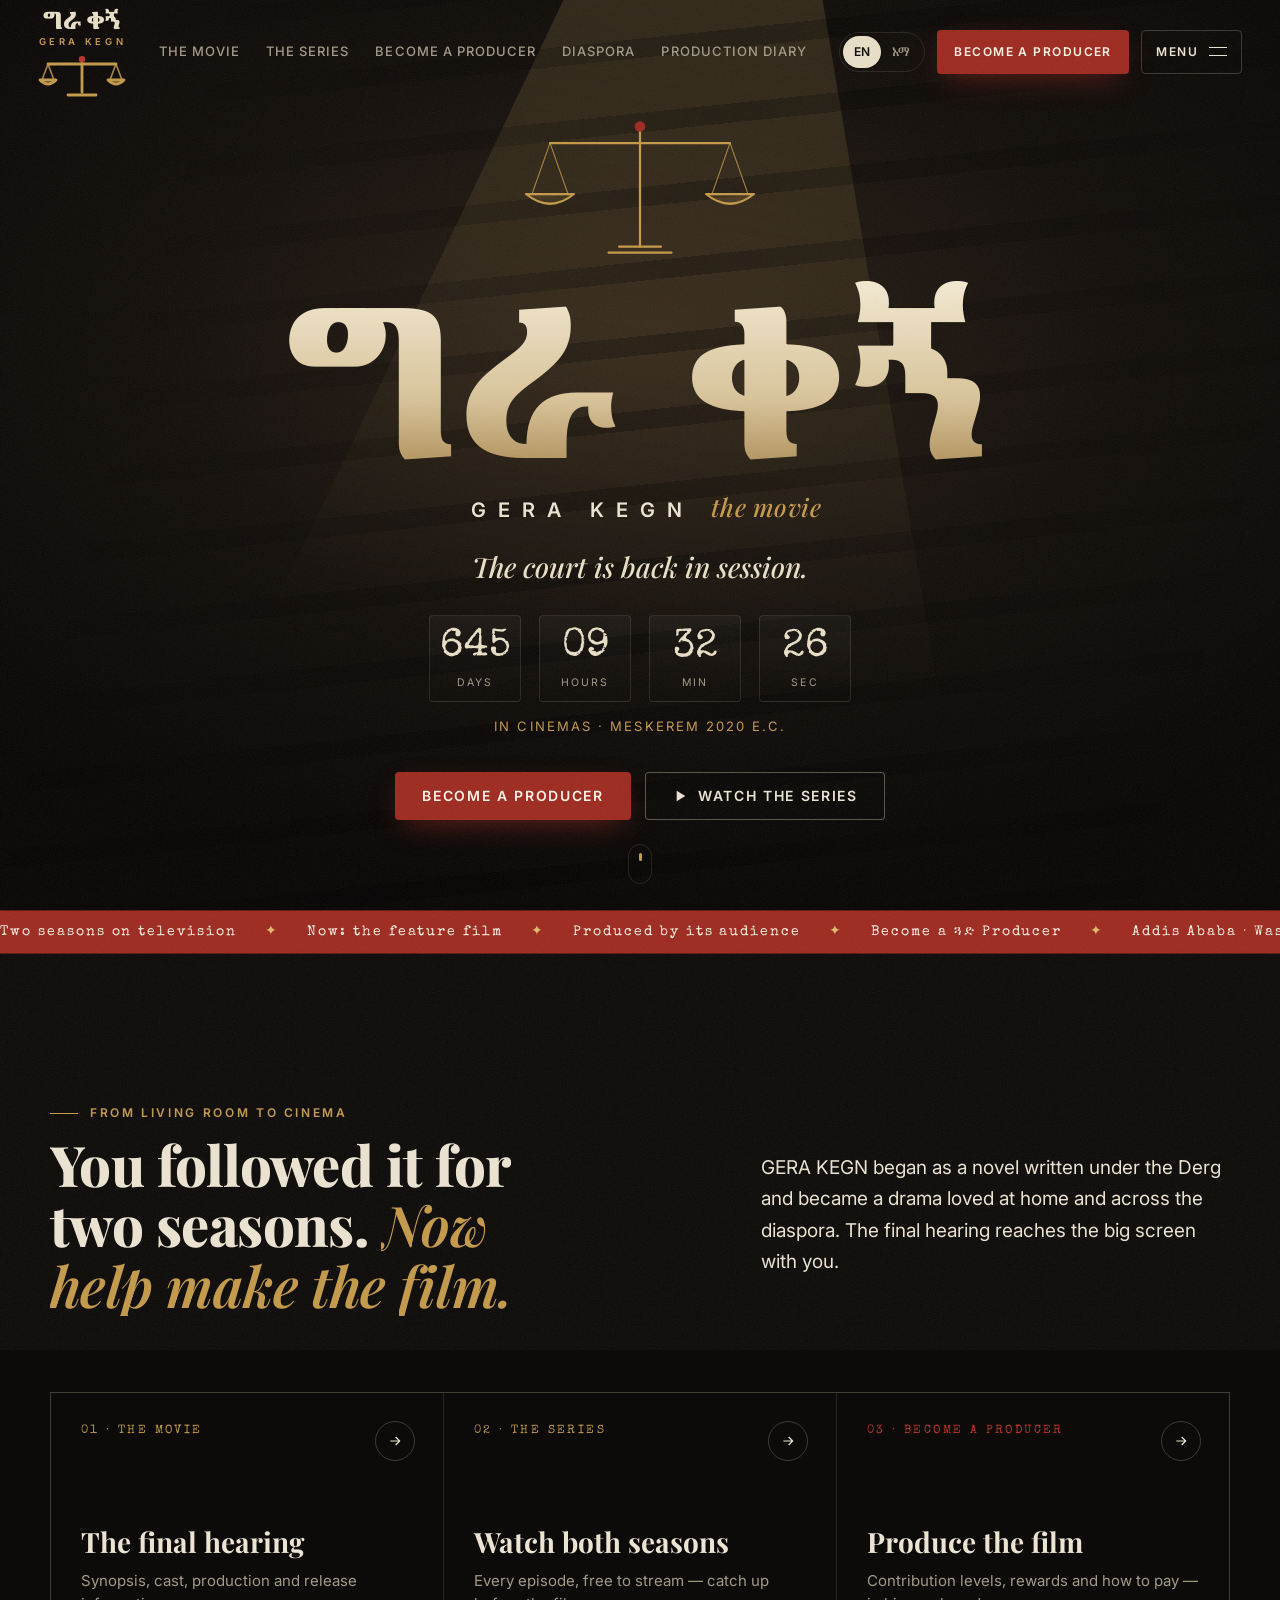
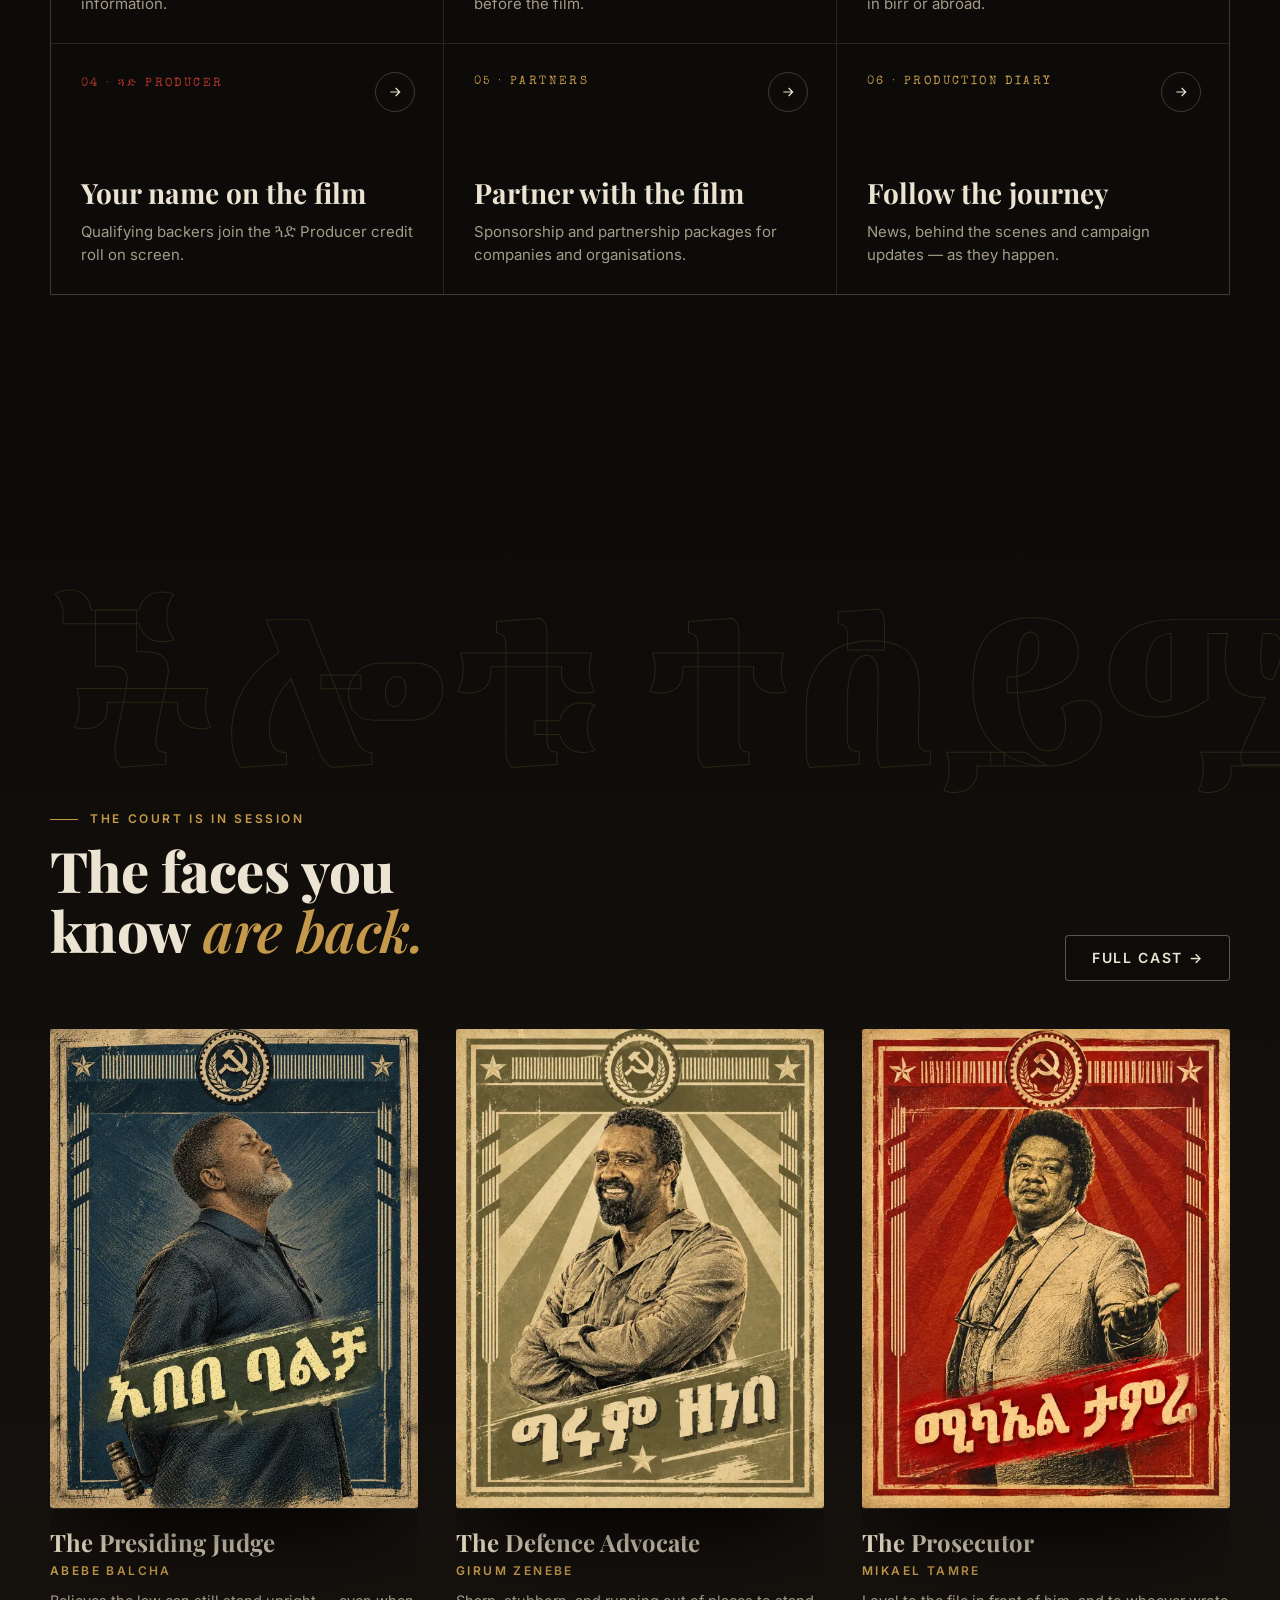
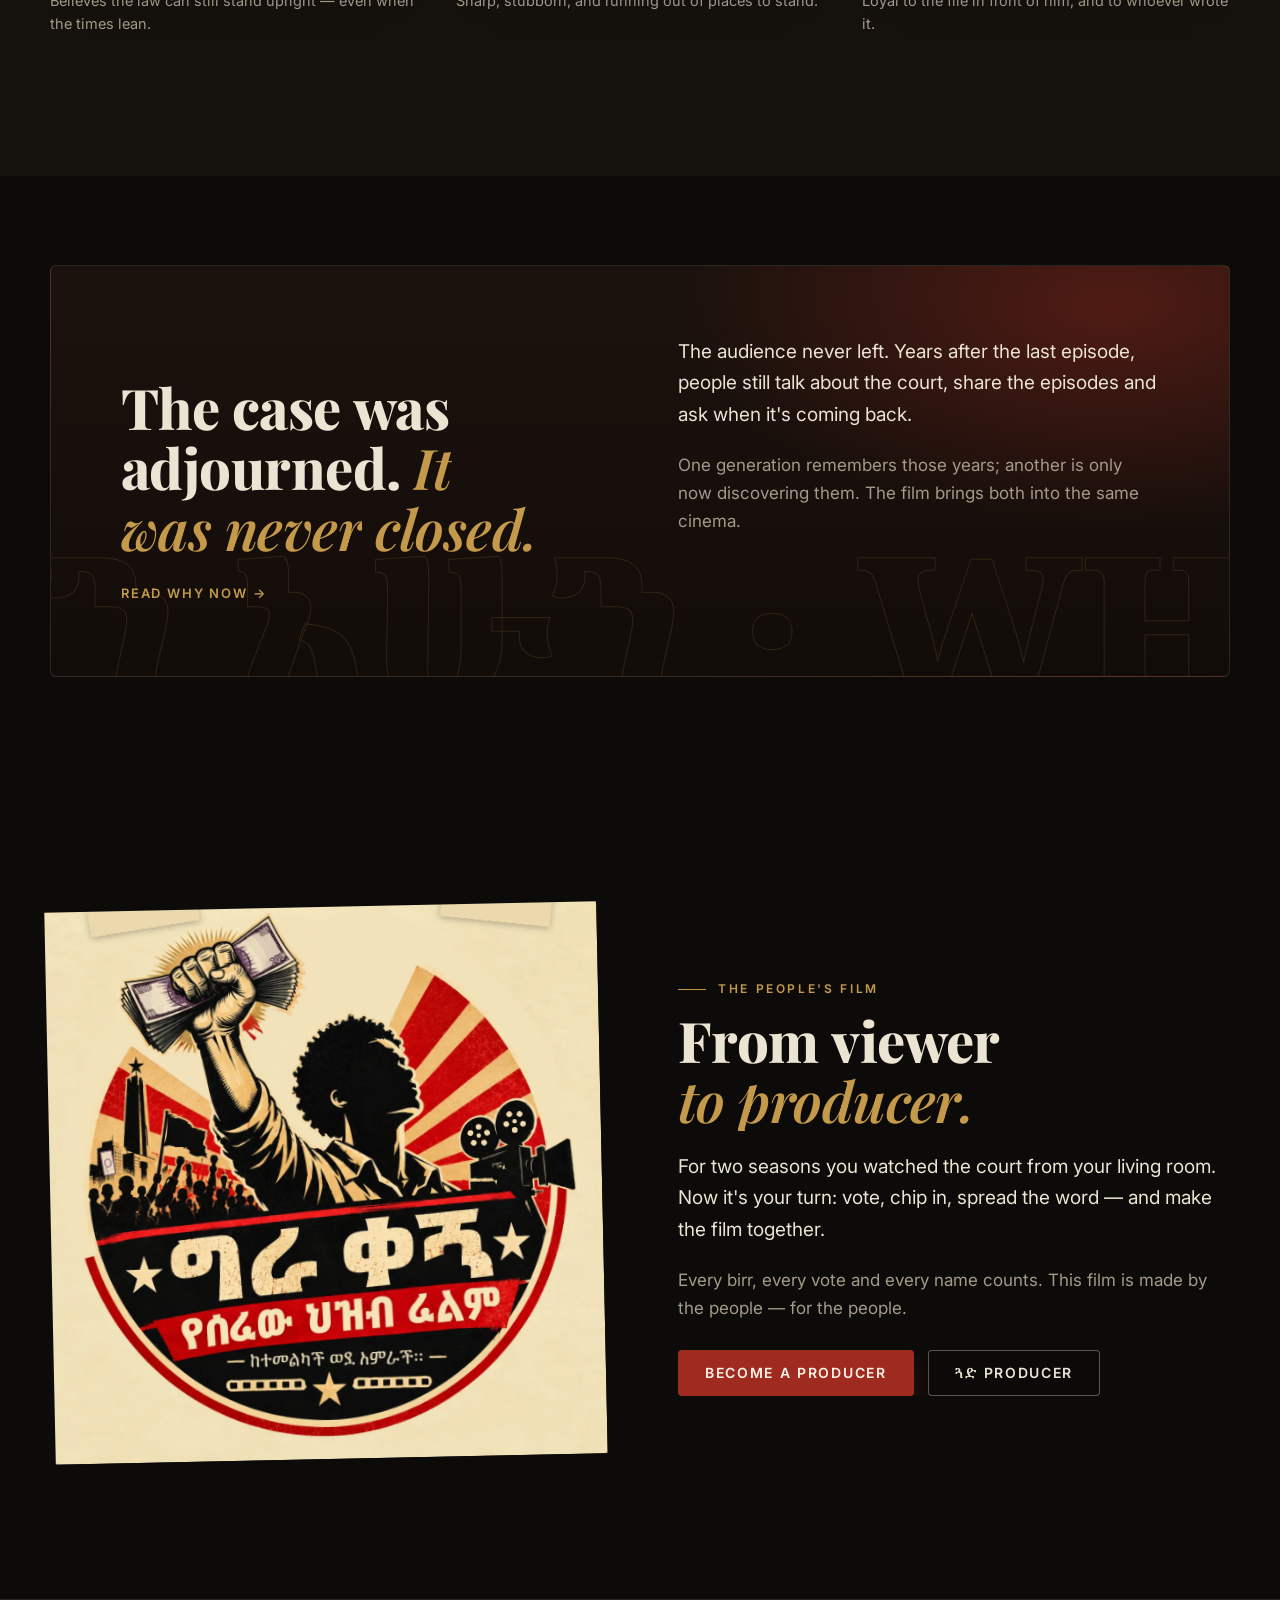
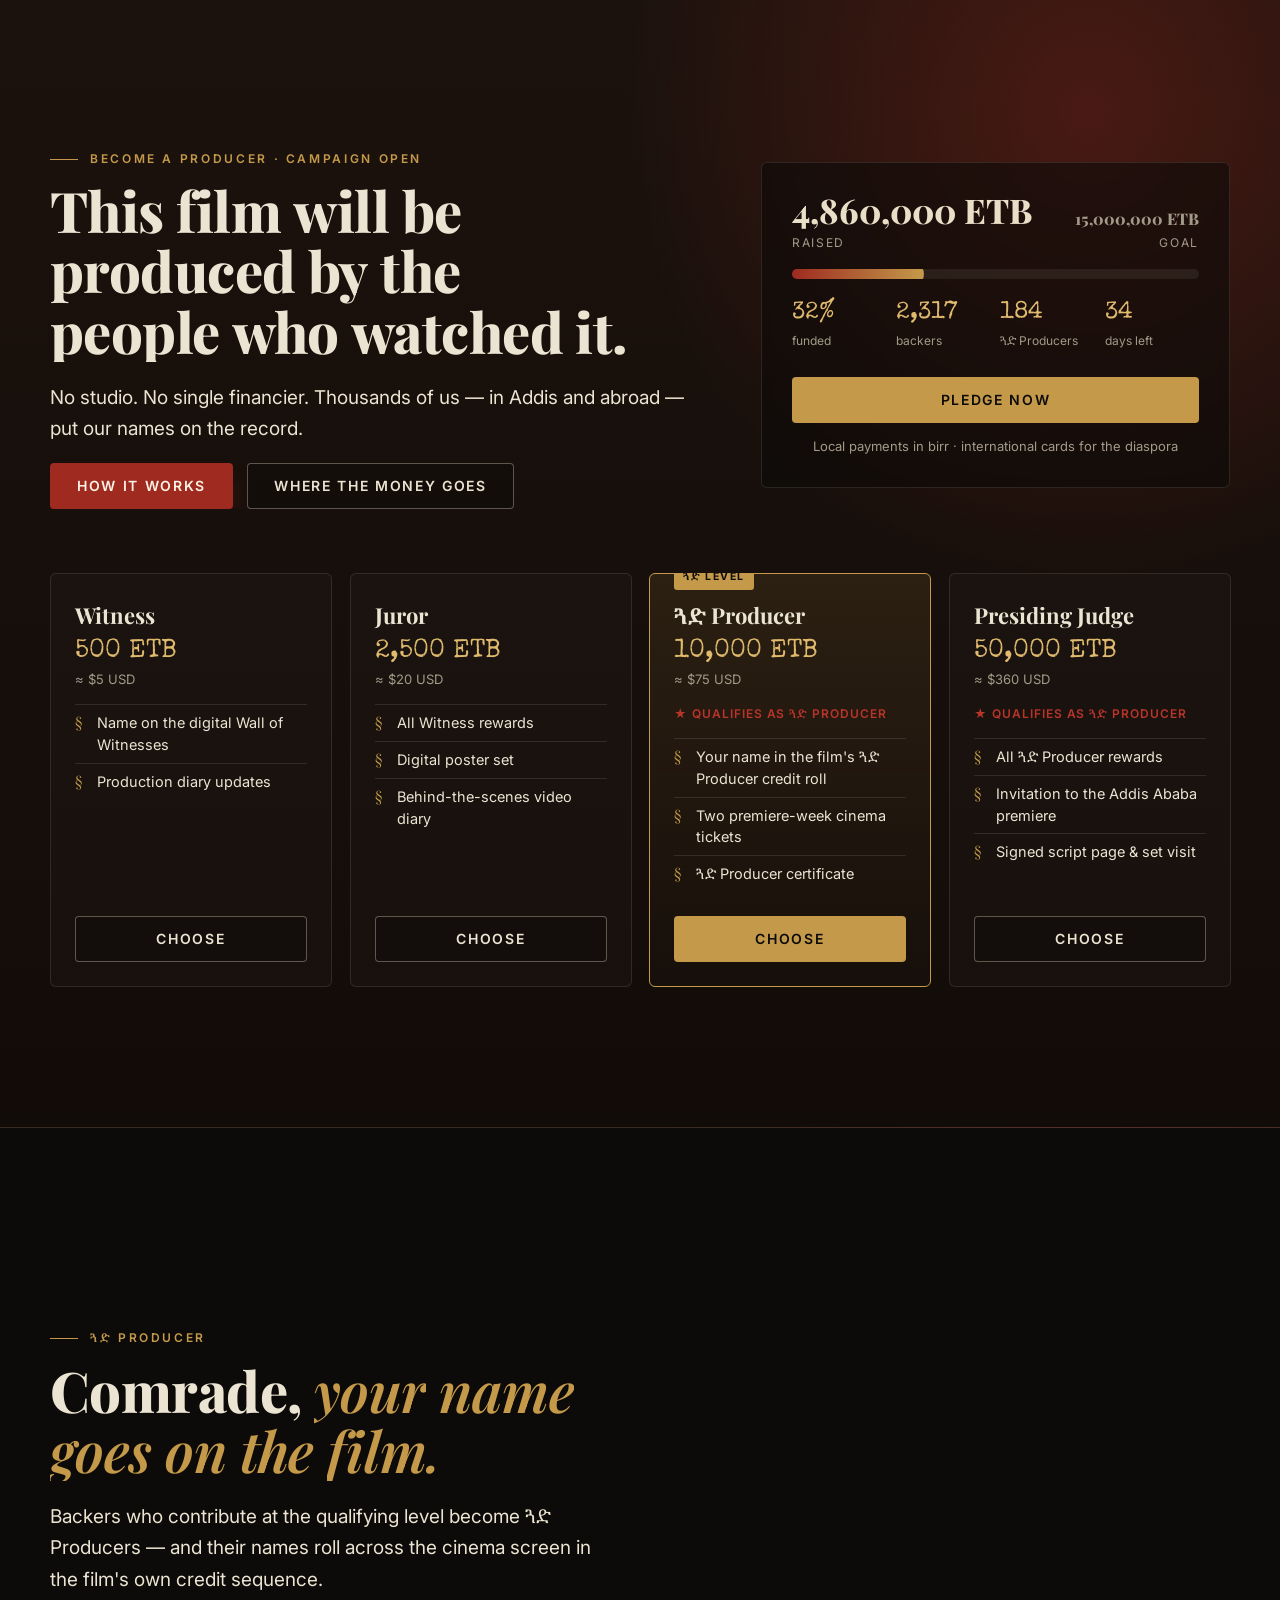
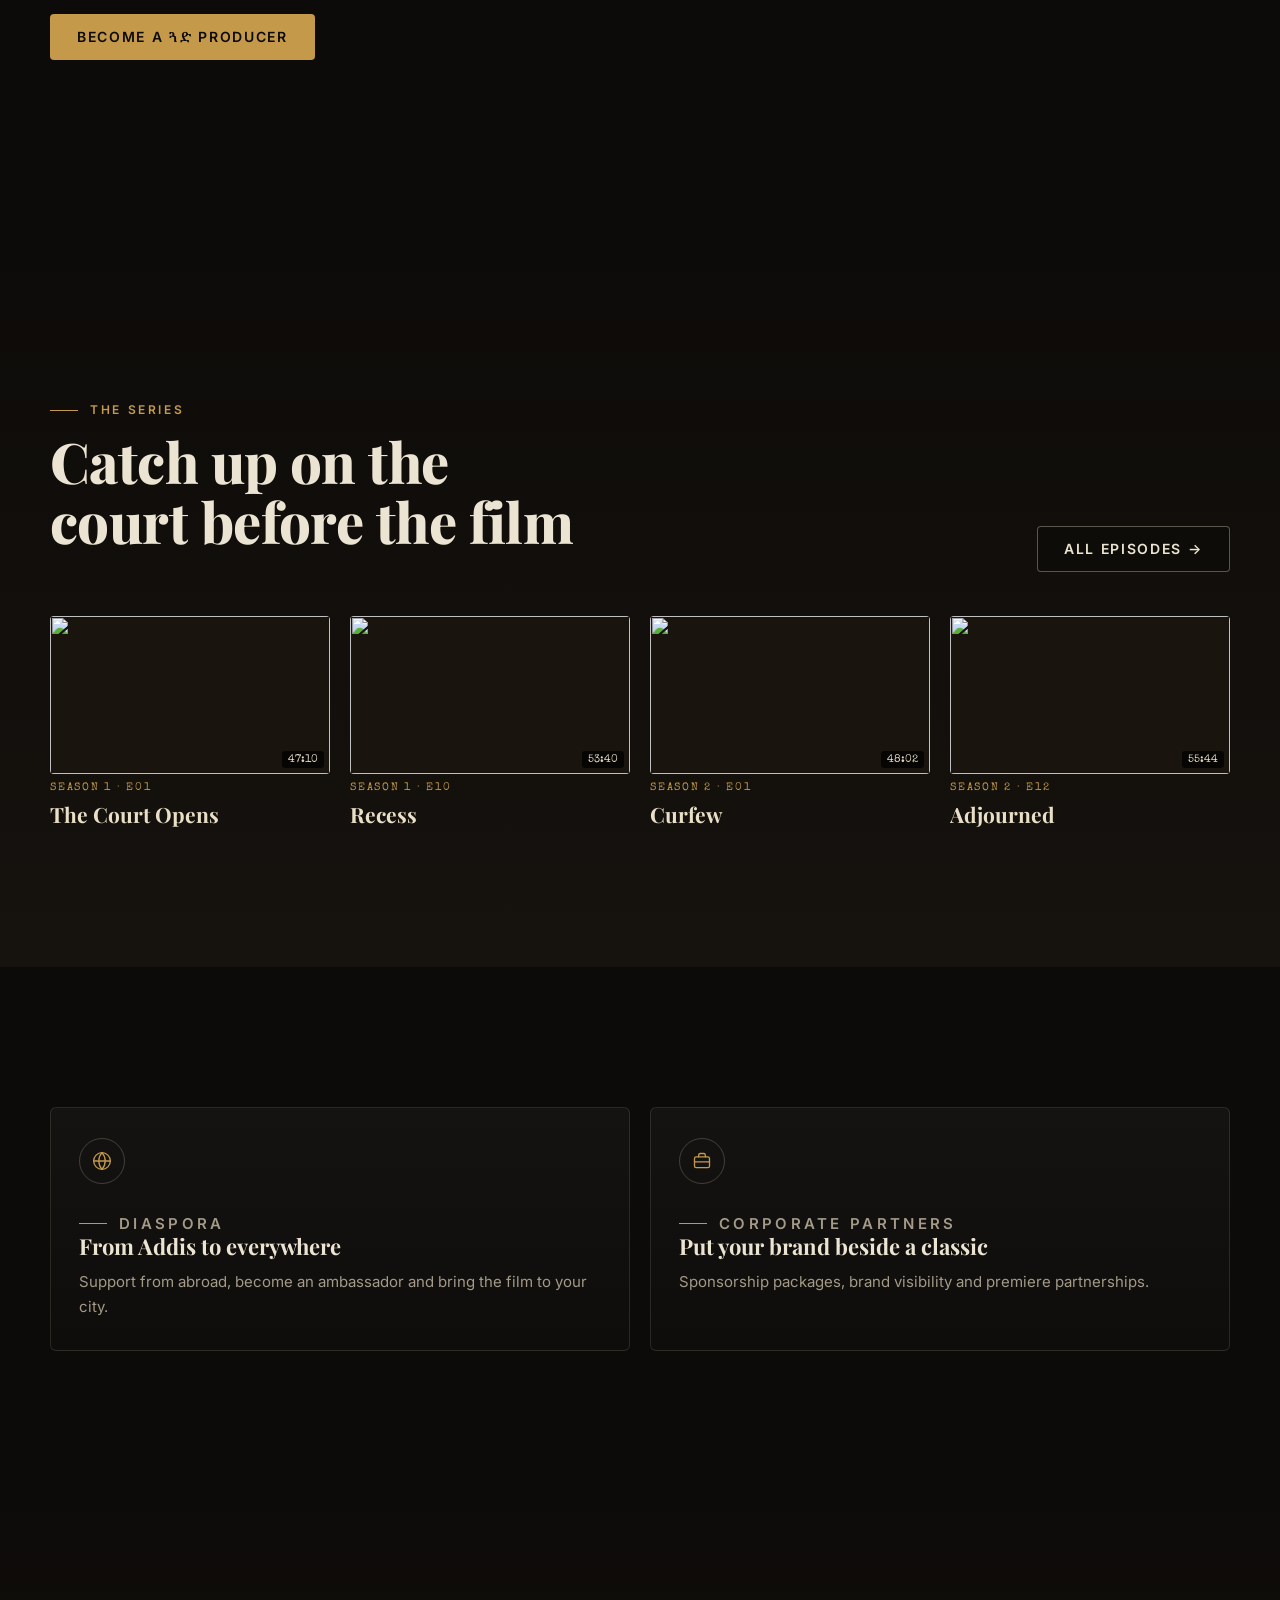
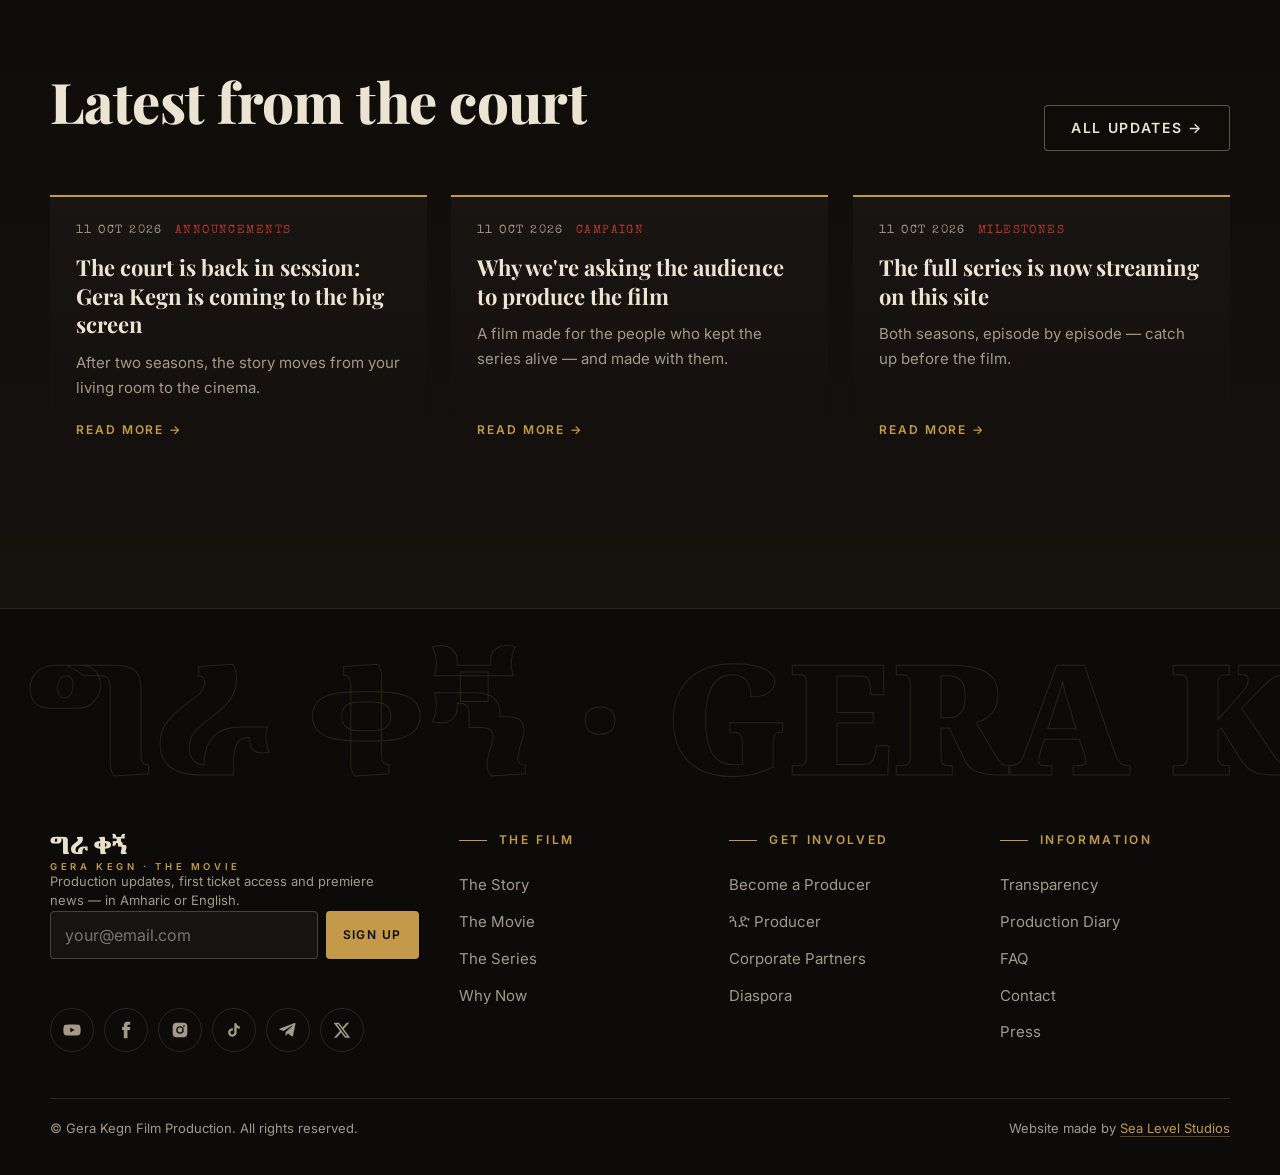
==== commit 45952e34: "Add cast posters, animated "people's film" emblem, and nav logo swap Cast - Character posters for Ab" ====
--- a/index.html
+++ b/index.html
@@ -11,7 +11,7 @@
   <meta property="og:title" content="ግራ ቀኝ · GERA KEGN — The Movie">
   <meta property="og:description" content="The court is back in session. The beloved drama series becomes a feature film — produced by its audience.">
   <meta property="og:url" content="https://gerakegn.com/">
-  <meta property="og:image" content="https://gerakegn.com/assets/img/og-poster.jpg">
+  <meta property="og:image" content="https://gerakegn.com/assets/img/campaign/og-share.jpg">
   <meta name="twitter:card" content="summary_large_image">
   <link rel="icon" href="data:image/svg+xml,<svg xmlns='http://www.w3.org/2000/svg' viewBox='0 0 64 64'><rect width='64' height='64' rx='10' fill='%230d0b09'/><path d='M32 12v38M18 50h28M14 22h36' stroke='%23c49a4a' stroke-width='4' stroke-linecap='round'/><circle cx='32' cy='12' r='4' fill='%239e2a20'/></svg>">
   <link rel="preconnect" href="https://fonts.googleapis.com">
@@ -42,7 +42,6 @@
   <section class="hero">
     <div class="hero-bg" aria-hidden="true"><div class="hero-light"></div><div class="hero-blinds"></div></div>
     <div class="hero-inner">
-      <p class="docket typed" data-am="አዲስ አበባ · ከፍተኛ ፍርድ ቤት · መዝገብ ቁ. ___ / 72">ADDIS ABABA · HIGH COURT · FILE NO. ___ / 72</p>
       <svg class="scales" viewBox="0 0 320 210" aria-hidden="true">
         <g><path d="M160 26 V182"/><path d="M118 190 H202"/><path d="M132 182 H188"/><circle cx="160" cy="22" r="7" class="scales-cap"/></g>
         <g class="scales-beam"><path d="M40 44 H280"/>
@@ -122,6 +121,21 @@
     </div>
   </section>
 
+  <!-- ============ THE FACES (character posters) ============ -->
+  <section class="section section-alt">
+    <div class="drift-wrap"><div class="drift" data-speed="0.25" aria-hidden="true">ችሎቱ ተሰይሟል · ችሎቱ ተሰይሟል · ችሎቱ ተሰይሟል</div></div>
+    <div class="wrap">
+      <div class="split" style="margin-bottom:48px;align-items:end">
+        <div>
+          <p class="eyebrow" data-reveal="left" data-am="ችሎቱ ተሰይሟል">The court is in session</p>
+          <h2 class="h2" data-reveal="words" data-am="የምታውቋቸው ፊቶች <em>ተመልሰዋል።</em>">The faces you know <em>are back.</em></h2>
+        </div>
+        <div data-reveal="right" style="justify-self:end"><a href="movie.html" class="btn btn-ghost" data-am="ሙሉ ተዋንያን →">Full cast →</a></div>
+      </div>
+      <div data-component="cast" data-only="posters"></div>
+    </div>
+  </section>
+
   <!-- ============ WHY NOW ============ -->
   <section class="section-tight">
     <div class="wrap">
@@ -137,6 +151,25 @@
             <p class="lede" data-am="ተመልካቹ አልሄደም። ከመጨረሻው ክፍል ከዓመታት በኋላም ሰዎች ስለ ችሎቱ ያወራሉ፣ ክፍሎቹን ያጋራሉ፣ መቼ ይመለሳል ብለው ይጠይቃሉ።">The audience never left. Years after the last episode, people still talk about the court, share the episodes and ask when it's coming back.</p>
             <p class="muted" data-am="አንዱ ትውልድ እነዚያን ዓመታት ያስታውሳል፤ ሌላው ገና እያወቃቸው ነው። ፊልሙ ሁለቱንም በአንድ ሲኒማ አዳራሽ ያገናኛል።">One generation remembers those years; another is only now discovering them. The film brings both into the same cinema.</p>
           </div>
+        </div>
+      </div>
+    </div>
+  </section>
+
+  <!-- ============ THE PEOPLE'S FILM (animated emblem) ============ -->
+  <section class="section">
+    <div class="wrap split">
+      <div data-component="emblem" data-reveal="left"></div>
+      <div>
+        <p class="eyebrow" data-reveal="right" data-am="የሰራው ህዝብ ፊልም">The people's film</p>
+        <h2 class="h2" data-reveal="words" data-am="ከተመልካች <em>ወደ አምራች።</em>">From viewer <em>to producer.</em></h2>
+        <div class="prose" data-stagger>
+          <p class="lede" data-am="ለሁለት ምዕራፍ ችሎቱን ከሳሎናችሁ ተከታተላችሁ። አሁን ተራው የእናንተ ነው፦ ድምጽ ስጡ፣ አዋጡ፣ አጋሩ — እና ፊልሙን አብራችሁ ሥሩ።">For two seasons you watched the court from your living room. Now it's your turn: vote, chip in, spread the word — and make the film together.</p>
+          <p class="muted" data-am="እያንዳንዱ ብር፣ እያንዳንዱ ድምጽ እና እያንዳንዱ ስም ይቆጠራል። ፊልሙ የሚሠራው በሕዝቡ ነው — ለሕዝቡ።">Every birr, every vote and every name counts. This film is made by the people — for the people.</p>
+        </div>
+        <div class="btn-row" data-reveal="up" style="margin-top:28px">
+          <a href="become-a-producer.html" class="btn btn-red" data-am="ፕሮዲዩሰር ይሁኑ">Become a Producer</a>
+          <a href="guad-producer.html" class="btn btn-ghost" data-am="ጓድ ፕሮዲዩሰር">ጓድ Producer</a>
         </div>
       </div>
     </div>
--- a/assets/css/style.css
+++ b/assets/css/style.css
@@ -896,3 +896,153 @@
   .roll-track { animation: none; }
   .roll { overflow-y: auto; }
 }
+
+/* =====================================================================
+   CHARACTER POSTERS (cast with a photo)
+   ===================================================================== */
+.poster-row { display: grid; grid-template-columns: repeat(3, 1fr); gap: clamp(20px, 3vw, 40px); }
+.poster { margin: 0; outline: none; }
+.poster-frame {
+  position: relative; aspect-ratio: 1099 / 1431; overflow: hidden; border-radius: 3px; background: #1a140f;
+  box-shadow: 0 50px 80px -36px rgba(0, 0, 0, .95), 0 0 0 1px rgba(233, 223, 199, .14);
+  transform: perspective(1100px) rotateX(var(--rx, 0deg)) rotateY(var(--ry, 0deg));
+  transition: transform .6s var(--ease), box-shadow .4s;
+}
+.poster:hover .poster-frame { transition-duration: .15s, .4s; box-shadow: 0 60px 90px -36px rgba(0, 0, 0, 1), 0 0 0 1px rgba(196, 154, 74, .5); }
+.poster:focus-visible .poster-frame { box-shadow: 0 0 0 2px var(--gold), 0 50px 80px -36px rgba(0, 0, 0, .95); }
+.poster-frame img { display: block; width: 100%; height: 100%; object-fit: cover; transition: transform 1.4s var(--ease); }
+.poster:hover .poster-frame img { transform: scale(1.035); }
+.poster-glare {
+  position: absolute; inset: 0; pointer-events: none; opacity: 0; transition: opacity .5s;
+  background: radial-gradient(circle at var(--gx, 50%) var(--gy, 0%), rgba(255, 238, 205, .32), transparent 50%);
+  mix-blend-mode: screen;
+}
+.poster:hover .poster-glare { opacity: 1; }
+.poster figcaption { display: flex; flex-direction: column; gap: 4px; padding-top: 20px; }
+.poster-role { font: 700 24px/1.2 var(--f-display); color: var(--paper); }
+html[lang="am"] .poster-role { font-family: var(--f-ethi); }
+.poster-actor { font-size: 12px; font-weight: 600; letter-spacing: .2em; text-transform: uppercase; color: var(--gold); }
+html[lang="am"] .poster-actor { font: 700 16px var(--f-ethi); letter-spacing: 0; text-transform: none; }
+.poster-bio { margin-top: 6px; font-size: 14.5px; line-height: 1.55; color: var(--muted); }
+.cast-more { margin: clamp(56px, 7vw, 90px) 0 26px; }
+
+/* =====================================================================
+   "THE PEOPLE'S FILM" EMBLEM — a poster pasted on the wall, animated
+   ===================================================================== */
+.emblem {
+  position: relative; background: #f1e1ba; border-radius: 3px; transform: rotate(-1.2deg);
+  box-shadow: 0 50px 90px -40px rgba(0, 0, 0, .95), 0 0 0 1px rgba(0, 0, 0, .25);
+}
+[data-reveal].emblem.is-in { transform: rotate(-1.2deg); }
+.emblem::before, .emblem::after { /* masking tape */
+  content: ""; position: absolute; top: -12px; width: 110px; height: 30px; z-index: 2;
+  background: rgba(233, 214, 170, .78); box-shadow: 0 2px 6px rgba(0, 0, 0, .25);
+}
+.emblem::before { left: 8%; transform: rotate(-8deg); }
+.emblem::after { right: 8%; transform: rotate(7deg); }
+.emblem-svg { display: block; width: 100%; height: auto; }
+.emblem-svg * { transform-box: view-box; }   /* transform-origins below are artwork pixels */
+
+/* The fist pumps (scaled from the elbow, so it rises and swells slightly) */
+.em-fist { transform-origin: 450px 640px; }
+.is-playing .em-fist { animation: em-pump 2.6s cubic-bezier(.45, 0, .2, 1) infinite; }
+@keyframes em-pump { 0%, 100% { transform: none; } 32% { transform: translateY(-6px) scale(1.016); } 52% { transform: translateY(-2px) scale(1.008); } }
+
+/* A slow sunburst behind the fist */
+.em-burst { transform-origin: 392px 120px; opacity: 0; }
+.is-playing .em-burst { animation: em-burst 14s linear infinite; }
+@keyframes em-burst { 0% { transform: rotate(0); opacity: .22; } 50% { opacity: .38; } 100% { transform: rotate(360deg); opacity: .22; } }
+
+/* The crowd chants — three groups, out of step */
+.is-playing .em-crowd { animation: em-bob 1.5s ease-in-out infinite alternate; }
+.is-playing .em-crowd-b { animation-duration: 1.2s; animation-delay: -.6s; }
+.is-playing .em-crowd-c { animation-duration: 1.7s; animation-delay: -1.1s; }
+@keyframes em-bob { to { transform: translateY(-6px); } }
+
+/* Film reels spin */
+.em-reel { transform-origin: var(--cx) var(--cy); }
+.is-playing .em-reel { animation: em-spin 3.2s linear infinite; }
+@keyframes em-spin { to { transform: rotate(360deg); } }
+
+/* Stars twinkle */
+.em-star { transform-origin: var(--cx) var(--cy); }
+.is-playing .em-star { animation: em-twinkle 3.4s ease-in-out infinite; }
+.is-playing .em-star-r { animation-delay: -1.1s; }
+.is-playing .em-star-b { animation-delay: -2.2s; }
+@keyframes em-twinkle { 0%, 70%, 100% { transform: none; } 82% { transform: scale(1.18) rotate(8deg); } }
+
+/* A glint sweeps across the title; a light runs along the film strips */
+.em-glint, .em-run { transform: translateX(0); }
+.is-playing .em-glint { animation: em-glint 7s ease-in-out infinite; }
+@keyframes em-glint { 0% { transform: translateX(0); } 30%, 100% { transform: translateX(1560px); } }
+.is-playing .em-run { animation: em-run 2.6s linear infinite; }
+@keyframes em-run { to { transform: translateX(560px); } }
+
+@media (max-width: 920px) {
+  .poster-row { grid-template-columns: repeat(3, minmax(220px, 1fr)); overflow-x: auto; scroll-snap-type: x mandatory; padding-bottom: 10px; }
+  .poster { scroll-snap-align: start; }
+}
+@media (max-width: 640px) {
+  .poster-row { grid-template-columns: none; grid-auto-flow: column; grid-auto-columns: 80%; gap: 16px; margin-right: -16px; padding-right: 16px; }
+  .emblem::before, .emblem::after { width: 80px; height: 24px; }
+}
+@media (prefers-reduced-motion: reduce) {
+  .poster-frame { transform: none !important; }
+}
+
+/* =====================================================================
+   NAV LOGO — text ⇄ "people's film" badge, alternating
+   Both sit in the same grid cell, so swapping never shifts the nav.
+   ===================================================================== */
+.brand-swap { display: grid; align-items: center; justify-items: center; perspective: 400px; row-gap: 4px; }
+.brand-swap > * { grid-area: 1 / 1; }
+.brand-text { display: flex; flex-direction: column; align-items: center; line-height: 1; }
+
+/* Small scales of justice under the logo — tips left/right like the hero's */
+.brand-swap > .brand-scales { grid-area: 2 / 1; width: 88px; height: 44px; overflow: visible; transition: width .4s var(--ease), height .4s var(--ease); }
+.brand-scales path { fill: none; stroke: var(--gold); stroke-width: 1.4; stroke-linecap: round; stroke-linejoin: round; }
+.brand-scales .bs-thin { stroke-width: .8; opacity: .85; }
+.brand-scales .bs-dish { fill: rgba(196, 154, 74, .25); }
+.brand-scales .bs-cap { fill: var(--red-2); }
+.brand-scales * { transform-box: view-box; }
+.bs-beam { transform-origin: 22px 5px; }
+.bs-l { transform-origin: 5px 5px; }
+.bs-r { transform-origin: 39px 5px; }
+@media (prefers-reduced-motion: no-preference) {
+  .bs-beam { animation: tip 7s ease-in-out infinite; }
+  .bs-pan  { animation: counter 7s ease-in-out infinite; }
+}
+.brand-badge {
+  width: 44px; height: 44px; border-radius: 50%; opacity: 0; pointer-events: none;
+  box-shadow: 0 0 0 2px rgba(196, 154, 74, .85), 0 6px 18px -4px rgba(0, 0, 0, .8);
+}
+@media (prefers-reduced-motion: no-preference) {
+  .brand-text  { animation: brand-text 12s cubic-bezier(.65, 0, .35, 1) 3s infinite; }
+  .brand-badge { animation: brand-badge 12s cubic-bezier(.65, 0, .35, 1) 3s infinite; }
+  .brand-swap:hover > *, .brand-swap:focus-visible > * { animation-play-state: paused; }
+}
+@keyframes brand-text {
+  0%, 56%   { opacity: 1; transform: none; filter: blur(0); }
+  62%, 90%  { opacity: 0; transform: translateY(-8px) scale(.94); filter: blur(6px); }
+  96%, 100% { opacity: 1; transform: none; filter: blur(0); }
+}
+@keyframes brand-badge {
+  0%, 57%   { opacity: 0; transform: rotateY(-90deg) scale(.6); }
+  64%, 88%  { opacity: 1; transform: rotateY(0) scale(1); }
+  95%, 100% { opacity: 0; transform: rotateY(90deg) scale(.6); }
+}
+/* Tall nav at the top so the scales can be full width; it tucks back to compact on scroll */
+.nav { height: 104px; transition: height .4s var(--ease), background .35s, border-color .35s; }
+.nav.scrolled { height: 72px; }
+.nav.scrolled .brand-swap > .brand-scales { width: 40px; height: 20px; }
+.nav.scrolled .brand-swap { row-gap: 2px; }
+html { scroll-padding-top: 116px; }
+.menu { padding-top: 124px; }
+@media (max-width: 640px) {
+  .nav { height: 92px; }
+  .nav.scrolled { height: 64px; }
+  .brand-badge { width: 40px; height: 40px; }
+  .brand-swap > .brand-scales { width: 74px; height: 37px; }
+  .nav.scrolled .brand-swap > .brand-scales { width: 32px; height: 16px; }
+  .menu { padding-top: 108px; }
+}
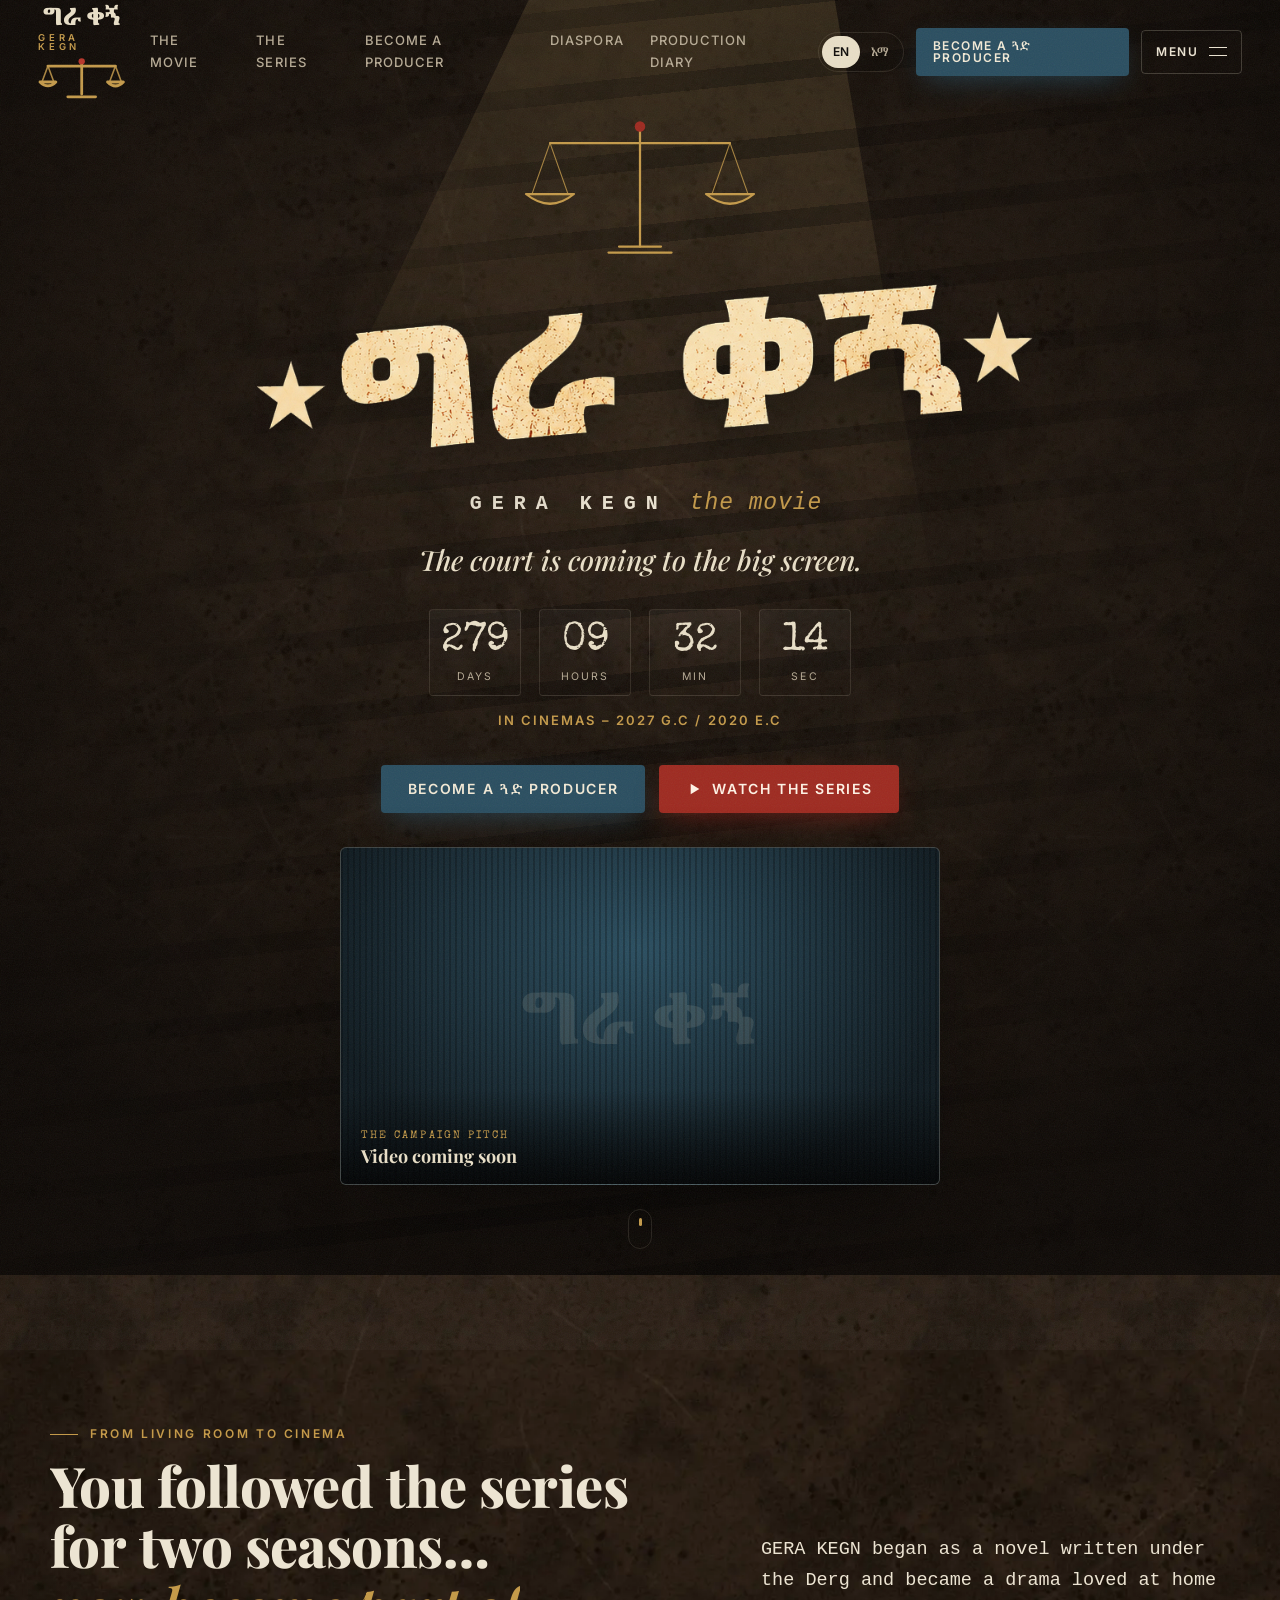
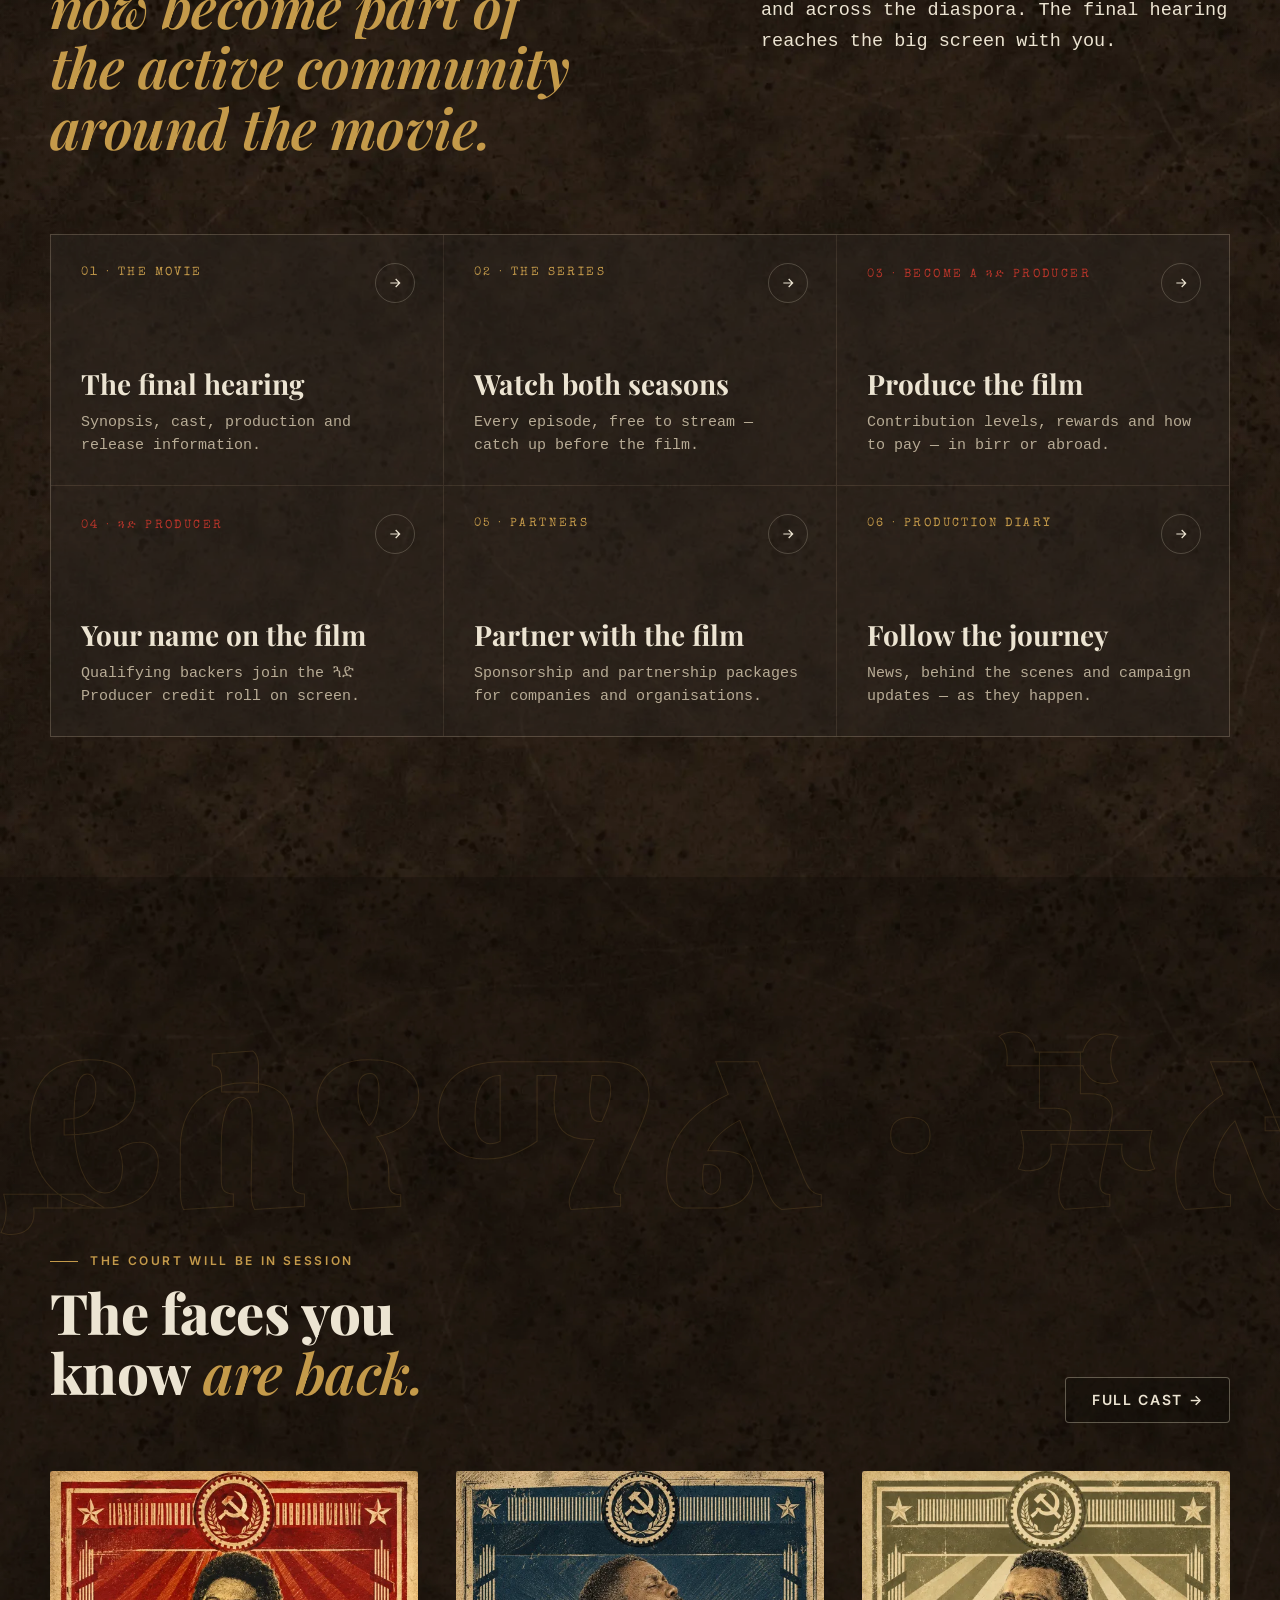
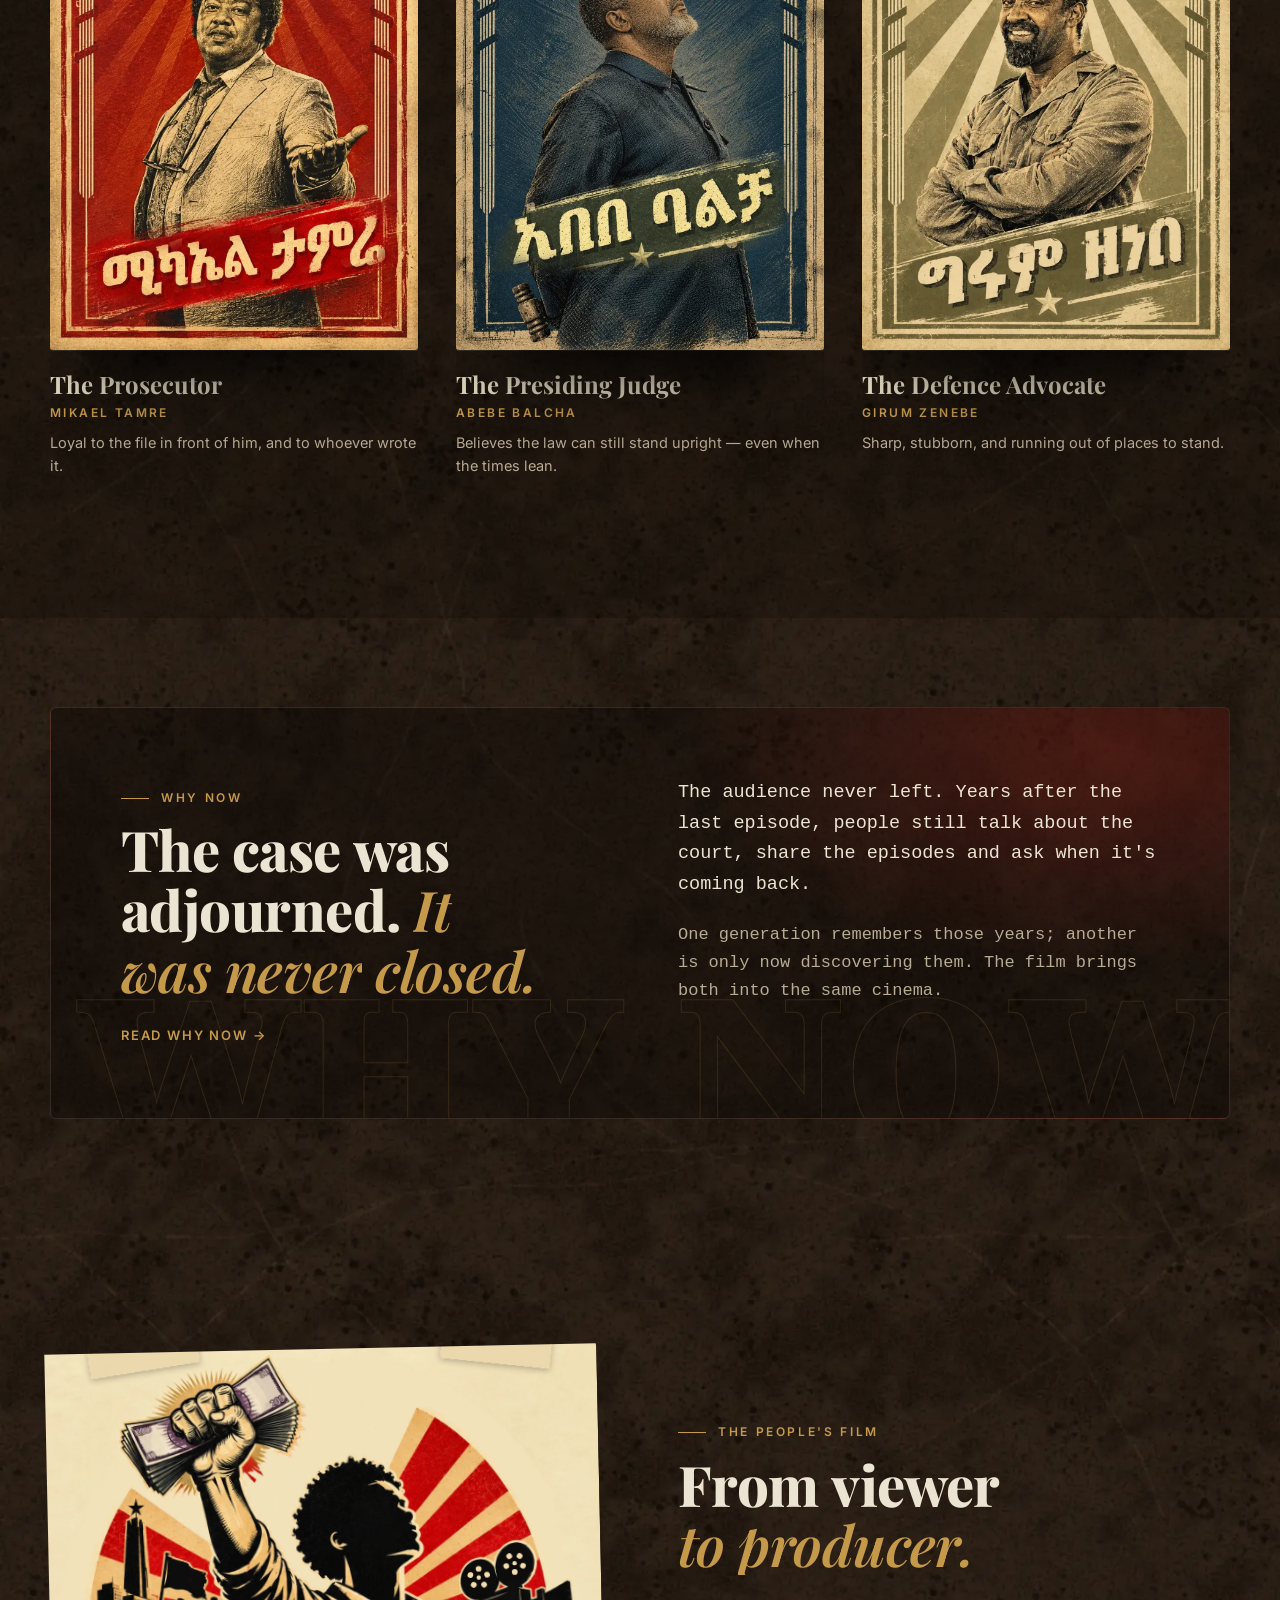
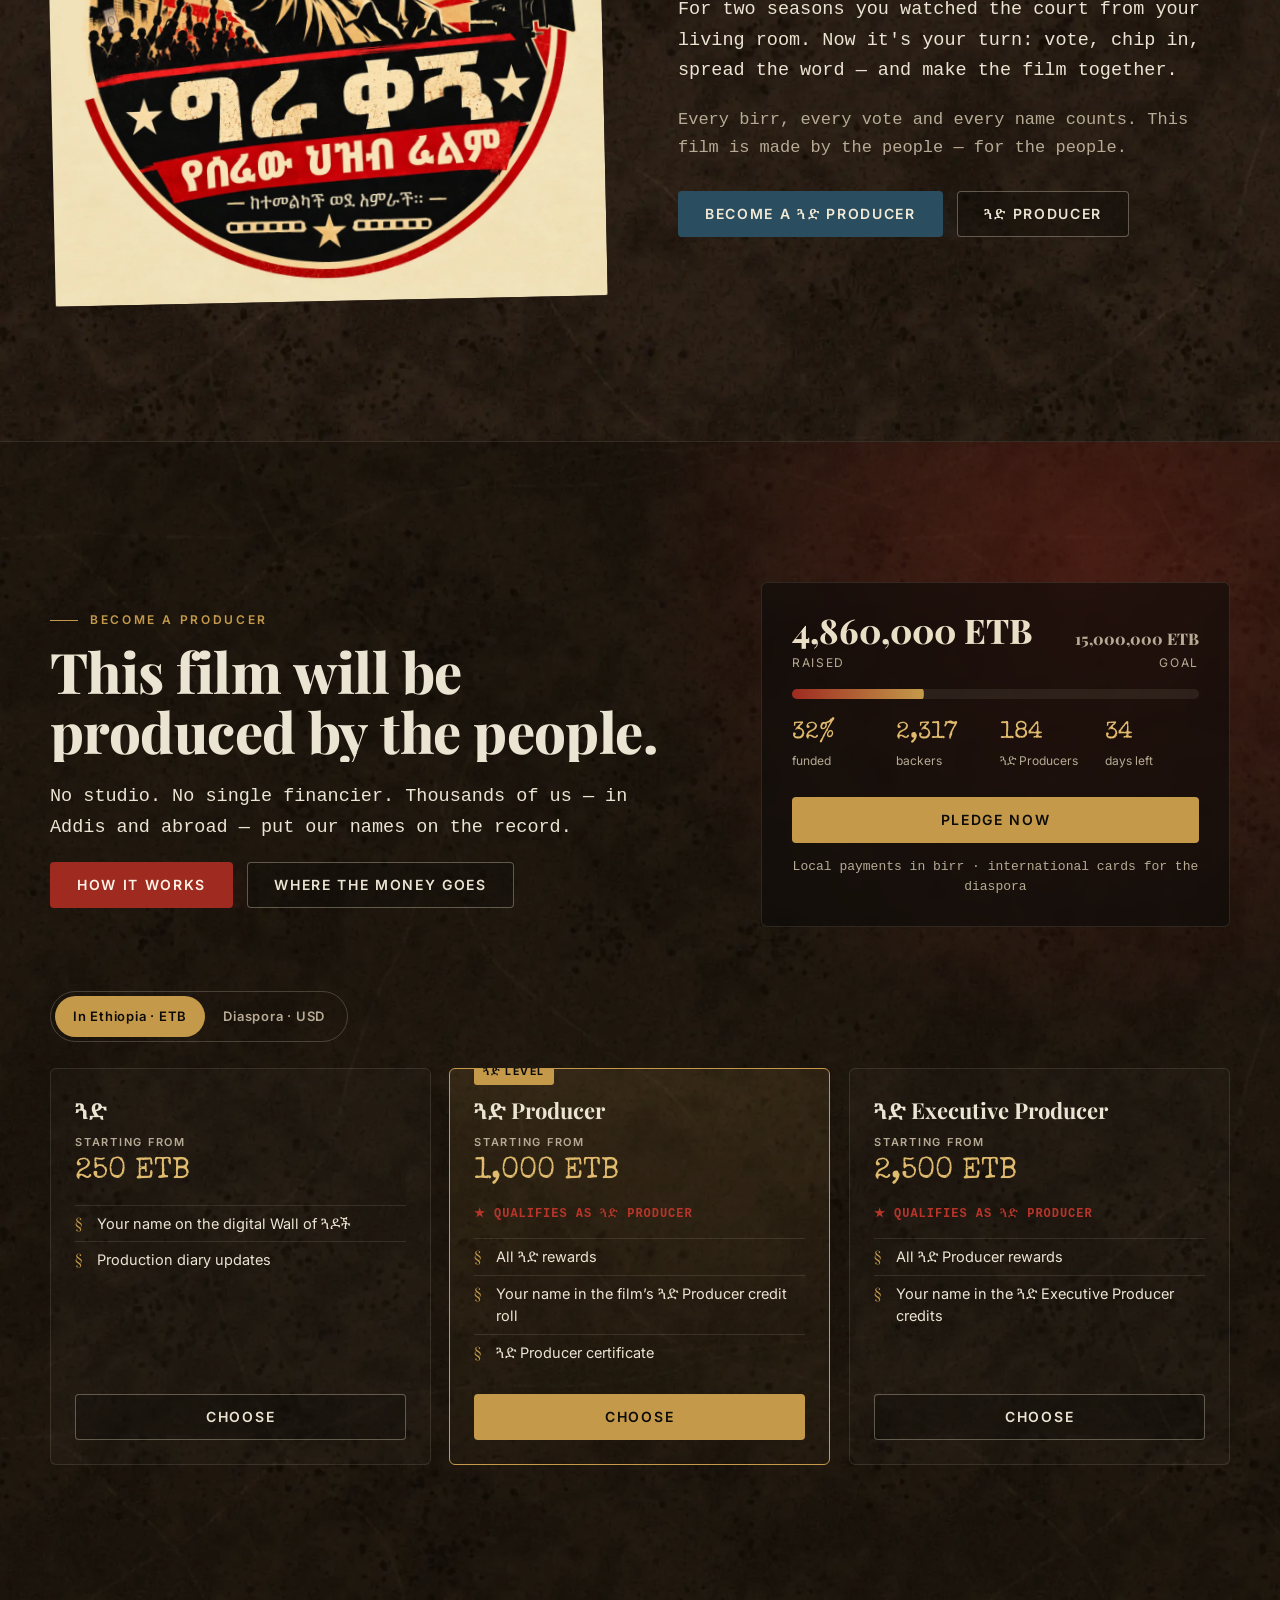
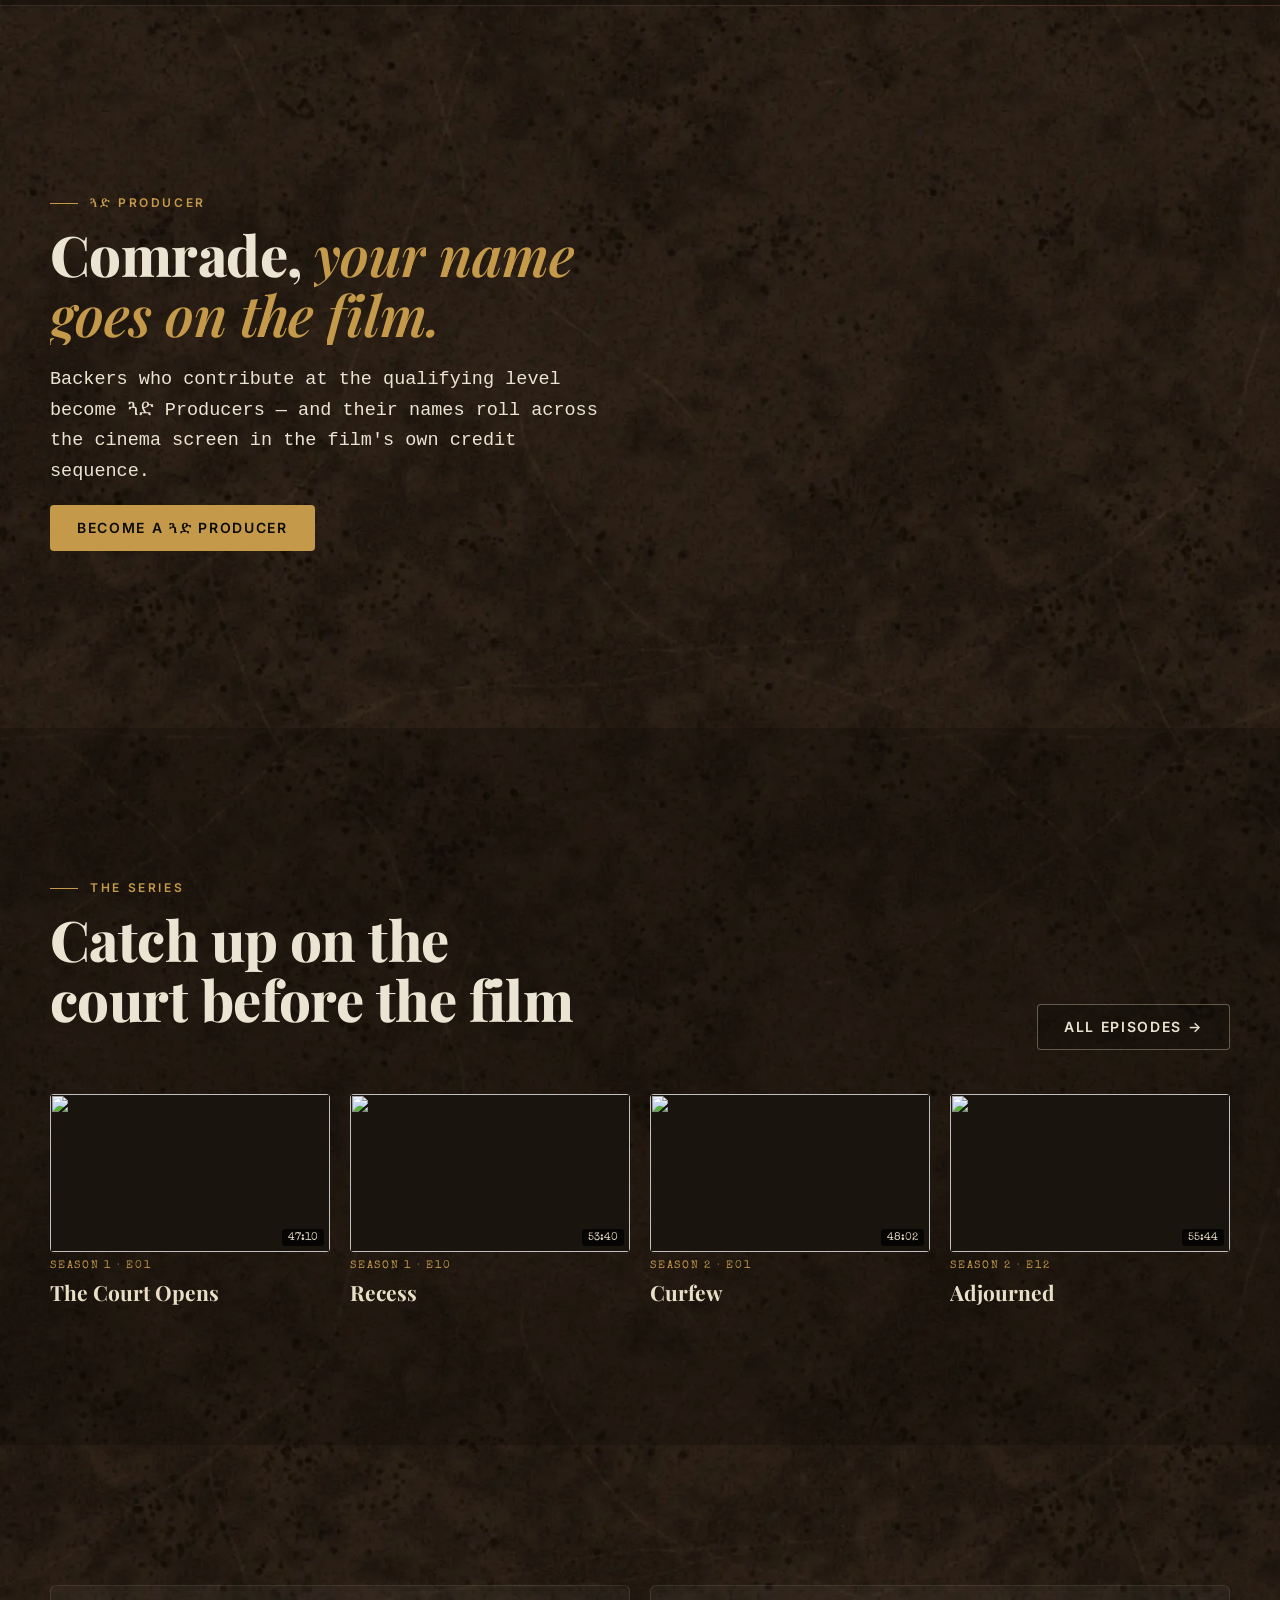
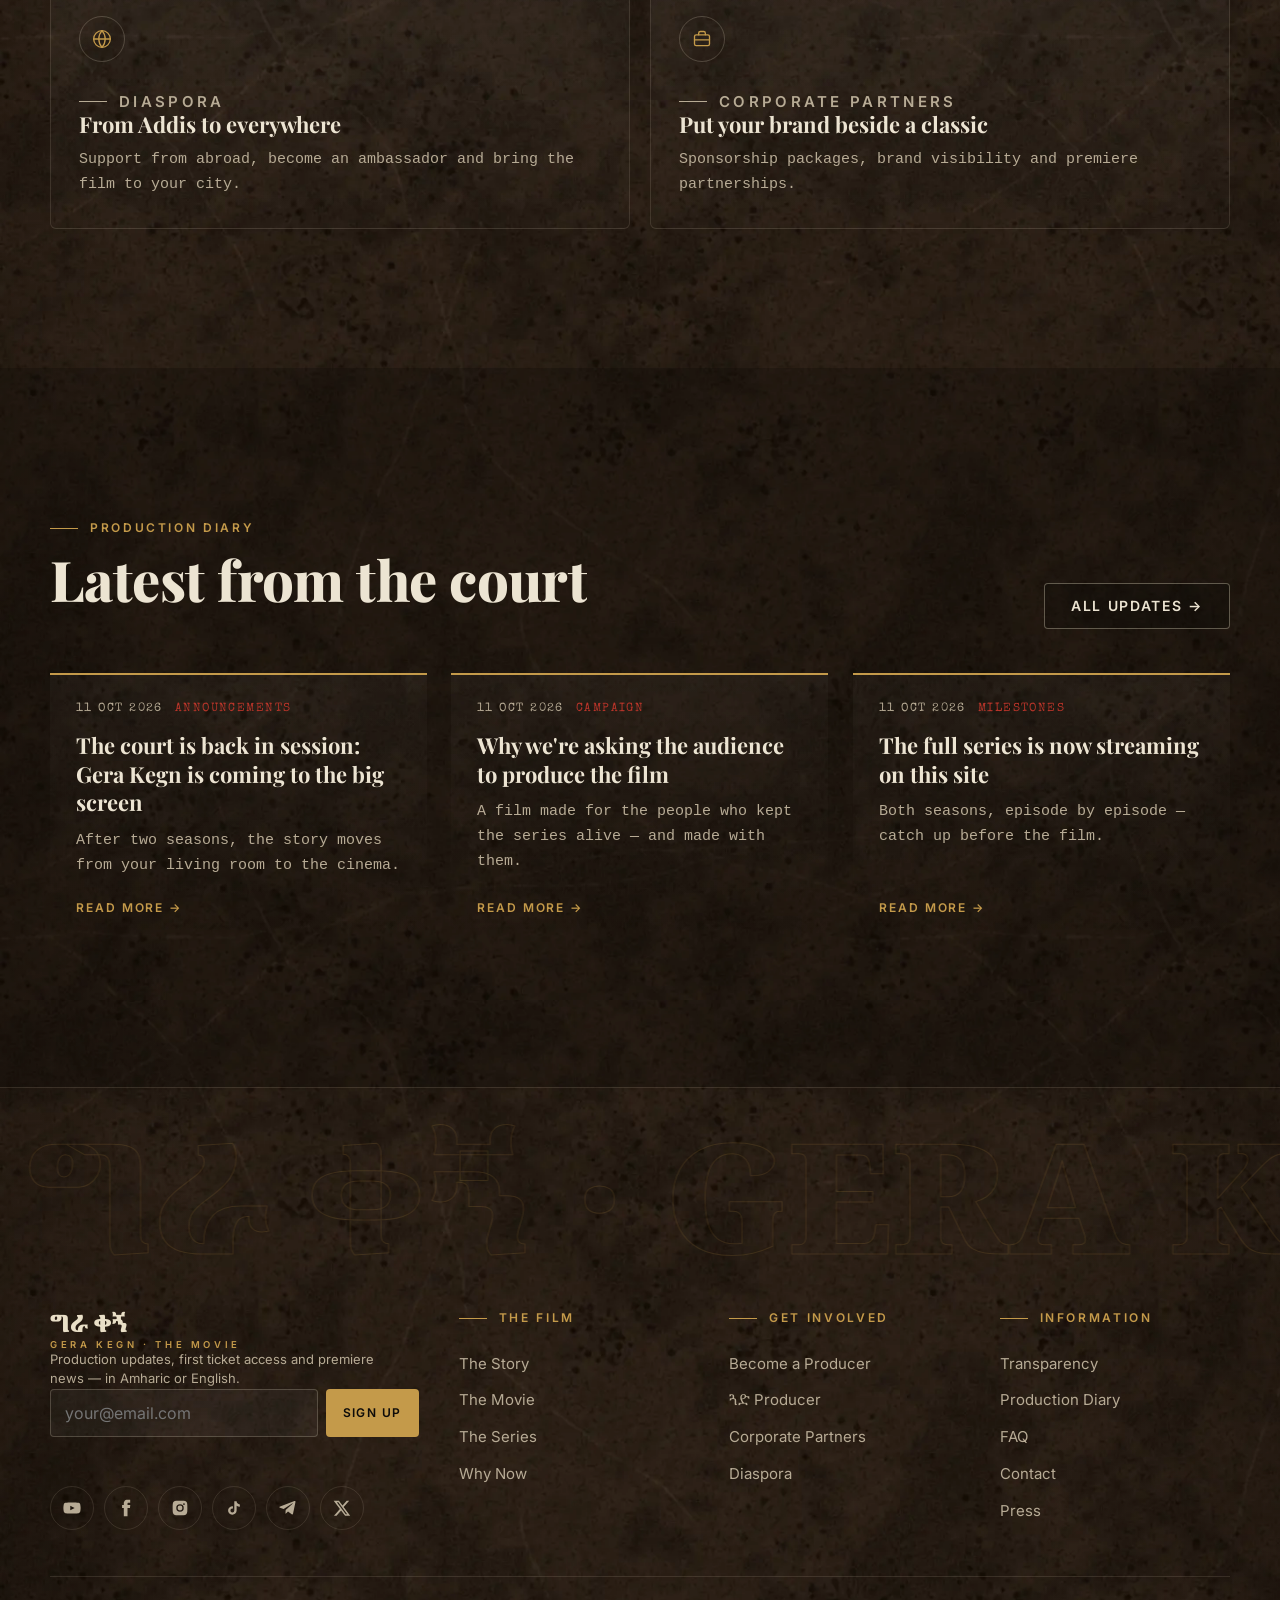
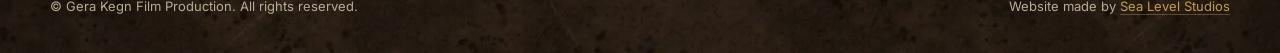
==== commit a7b4827b: "Home page overhaul, 3-tier ጓድ levels, poster focus view, aged-paper background Home - Hero title is " ====
--- a/index.html
+++ b/index.html
@@ -50,24 +50,24 @@
         </g>
       </svg>
       <h1 class="title">
-        <span class="title-am"><span class="gra">ግራ</span> <span class="kegn">ቀኝ</span></span>
+        <span class="sr">ግራ ቀኝ</span>
+        <span class="title-am title-art" aria-hidden="true"><img class="gra" src="assets/img/brand/title-left.webp" alt="" width="487" height="248"><img class="kegn" src="assets/img/brand/title-right.webp" alt="" width="467" height="248"></span>
         <span class="title-en">GERA KEGN <em>the&nbsp;movie</em></span>
       </h1>
-      <p class="tagline" data-am="ችሎቱ ተመልሷል።">The court is back in session.</p>
+      <p class="tagline" data-am="ችሎቱ ወደ ትልቁ ስክሪን ይመጣል።">The court is coming to the big screen.</p>
       <div data-component="countdown" aria-live="off"></div>
       <p class="release-label" data-component="release"></p>
       <div class="hero-ctas">
-        <a href="become-a-producer.html" class="btn btn-red" data-am="ፕሮዲዩሰር ይሁኑ">Become a Producer</a>
-        <a href="series.html" class="btn btn-ghost">
+        <a href="become-a-producer.html" class="btn btn-blue" data-am="ጓድ ፕሮዲዩሰር ይሁኑ">Become a ጓድ Producer</a>
+        <a href="series.html" class="btn btn-red">
           <svg viewBox="0 0 24 24" width="16" height="16" aria-hidden="true"><path d="M7 4l13 8-13 8z" fill="currentColor"/></svg>
           <span data-am="ድራማውን ይመልከቱ">Watch the series</span>
         </a>
       </div>
+      <div data-component="pitch"></div>
     </div>
     <a href="#paths" class="scroll-cue" aria-label="Scroll down"><span></span></a>
   </section>
-
-  <div class="ticker" aria-hidden="true" data-component="ticker"></div>
 
   <!-- ============ PATHWAYS ============ -->
   <section class="section" id="paths">
@@ -75,7 +75,7 @@
       <div class="split split-60" style="margin-bottom:56px">
         <div>
           <p class="eyebrow" data-reveal="left" data-am="ከሳሎን ወደ ሲኒማ">From living room to cinema</p>
-          <h2 class="h2" data-reveal="words" data-am="ሁለት ምዕራፍ ተከታተላችሁት። <em>አሁን ፊልሙን አብረን እንሥራ።</em>">You followed it for two seasons. <em>Now help make the film.</em></h2>
+          <h2 class="h2" data-reveal="words" data-am="ተከታታዩን ለሁለት ምዕራፍ ተከታተላችሁ… <em>አሁን በፊልሙ ዙሪያ ያለው ንቁ ማኅበረሰብ አካል ይሁኑ።</em>">You followed the series for two seasons… <em>now become part of the active community around the movie.</em></h2>
         </div>
         <p class="lede" data-reveal="right" data-am="ግራ ቀኝ በደርግ ዘመን ከተጻፈ ልብ ወለድ ተነስቶ በሀገር ውስጥም በውጭም የተወደደ ድራማ ሆነ። የመጨረሻው ችሎት ወደ ትልቁ ስክሪን የሚመጣው በእናንተ ነው።">GERA KEGN began as a novel written under the Derg and became a drama loved at home and across the diaspora. The final hearing reaches the big screen with you.</p>
       </div>
@@ -94,7 +94,7 @@
           <p data-am="እያንዳንዱን ክፍል በነጻ — ከፊልሙ በፊት ይከታተሉ።">Every episode, free to stream — catch up before the film.</p>
         </a>
         <a class="path hot" href="become-a-producer.html">
-          <span class="path-no">03 · <span data-am="ፕሮዲዩሰር ይሁኑ">BECOME A PRODUCER</span></span>
+          <span class="path-no">03 · <span data-am="ጓድ ፕሮዲዩሰር ይሁኑ">BECOME A ጓድ PRODUCER</span></span>
           <span class="path-arrow" aria-hidden="true"><svg viewBox="0 0 24 24" width="16"><path d="M5 12h14M13 6l6 6-6 6" stroke="currentColor" fill="none" stroke-width="1.8"/></svg></span>
           <h3 data-am="ፊልሙን ያዘጋጁ">Produce the film</h3>
           <p data-am="የአስተዋጽኦ ደረጃዎች፣ ሽልማቶች እና የክፍያ መንገዶች።">Contribution levels, rewards and how to pay — in birr or abroad.</p>
@@ -123,11 +123,11 @@
 
   <!-- ============ THE FACES (character posters) ============ -->
   <section class="section section-alt">
-    <div class="drift-wrap"><div class="drift" data-speed="0.25" aria-hidden="true">ችሎቱ ተሰይሟል · ችሎቱ ተሰይሟል · ችሎቱ ተሰይሟል</div></div>
+    <div class="drift-wrap"><div class="drift" data-speed="0.25" aria-hidden="true">ችሎቱ ይሰየማል · ችሎቱ ይሰየማል · ችሎቱ ይሰየማል</div></div>
     <div class="wrap">
       <div class="split" style="margin-bottom:48px;align-items:end">
         <div>
-          <p class="eyebrow" data-reveal="left" data-am="ችሎቱ ተሰይሟል">The court is in session</p>
+          <p class="eyebrow" data-reveal="left" data-am="ችሎቱ ይሰየማል">The court will be in session</p>
           <h2 class="h2" data-reveal="words" data-am="የምታውቋቸው ፊቶች <em>ተመልሰዋል።</em>">The faces you know <em>are back.</em></h2>
         </div>
         <div data-reveal="right" style="justify-self:end"><a href="movie.html" class="btn btn-ghost" data-am="ሙሉ ተዋንያን →">Full cast →</a></div>
@@ -161,14 +161,14 @@
     <div class="wrap split">
       <div data-component="emblem" data-reveal="left"></div>
       <div>
-        <p class="eyebrow" data-reveal="right" data-am="የሰራው ህዝብ ፊልም">The people's film</p>
+        <p class="eyebrow" data-reveal="right" data-am="የሰፊው ህዝብ ፊልም">The people's film</p>
         <h2 class="h2" data-reveal="words" data-am="ከተመልካች <em>ወደ አምራች።</em>">From viewer <em>to producer.</em></h2>
         <div class="prose" data-stagger>
           <p class="lede" data-am="ለሁለት ምዕራፍ ችሎቱን ከሳሎናችሁ ተከታተላችሁ። አሁን ተራው የእናንተ ነው፦ ድምጽ ስጡ፣ አዋጡ፣ አጋሩ — እና ፊልሙን አብራችሁ ሥሩ።">For two seasons you watched the court from your living room. Now it's your turn: vote, chip in, spread the word — and make the film together.</p>
           <p class="muted" data-am="እያንዳንዱ ብር፣ እያንዳንዱ ድምጽ እና እያንዳንዱ ስም ይቆጠራል። ፊልሙ የሚሠራው በሕዝቡ ነው — ለሕዝቡ።">Every birr, every vote and every name counts. This film is made by the people — for the people.</p>
         </div>
         <div class="btn-row" data-reveal="up" style="margin-top:28px">
-          <a href="become-a-producer.html" class="btn btn-red" data-am="ፕሮዲዩሰር ይሁኑ">Become a Producer</a>
+          <a href="become-a-producer.html" class="btn btn-blue" data-am="ጓድ ፕሮዲዩሰር ይሁኑ">Become a ጓድ Producer</a>
           <a href="guad-producer.html" class="btn btn-ghost" data-am="ጓድ ፕሮዲዩሰር">ጓድ Producer</a>
         </div>
       </div>
@@ -180,8 +180,8 @@
     <div class="wrap">
       <div class="split split-60" style="margin-bottom:64px">
         <div>
-          <p class="eyebrow" data-reveal="left" data-am="ፕሮዲዩሰር ይሁኑ · ዘመቻው ተከፍቷል">Become a Producer · Campaign open</p>
-          <h2 class="h2" data-reveal="words" data-am="ይህ ፊልም የሚዘጋጀው በተመለከቱት ሰዎች ነው።">This film will be produced by the people who watched it.</h2>
+          <p class="eyebrow" data-reveal="left" data-am="ፕሮዲዩሰር ይሁኑ">Become a producer</p>
+          <h2 class="h2" data-reveal="words" data-am="ይህ ፊልም የሚዘጋጀው በሕዝቡ ነው።">This film will be produced by the people.</h2>
           <p class="lede" data-reveal="up" data-am="ስቱዲዮ የለም። አንድ ባለሀብት የለም። በአዲስ አበባም በውጭም ያለን ሺዎች ስማችንን መዝገብ ላይ እናሰፍራለን።">No studio. No single financier. Thousands of us — in Addis and abroad — put our names on the record.</p>
           <div class="btn-row" data-reveal="up">
             <a href="become-a-producer.html" class="btn btn-red" data-am="እንዴት እንደሚሠራ">How it works</a>
--- a/assets/css/style.css
+++ b/assets/css/style.css
@@ -25,6 +25,8 @@
   --f-display: "Playfair Display", "Noto Serif Ethiopic", Georgia, serif;
   --f-type: "Special Elite", "Courier New", monospace;
   --f-body: "Inter", "Noto Serif Ethiopic", system-ui, sans-serif;
+  --f-para: "Courier New", Courier, "Noto Serif Ethiopic", monospace;  /* paragraphs */
+  --blue: #2a4e60; --blue-2: #346579;   /* from Abebe Balcha's poster */
 
   --wrap: 1180px;
   --radius: 4px;
@@ -349,10 +351,6 @@
 .page-hero .btn-row { margin-top: 30px; }
 
 /* ---------- ticker ---------- */
-.ticker { background: var(--red); color: #fbeee0; overflow: hidden; border-block: 1px solid rgba(0, 0, 0, .4); }
-.ticker-track { display: flex; width: max-content; animation: marquee 50s linear infinite; }
-.ticker-track span { font: 400 14px/1 var(--f-type); letter-spacing: .14em; padding: 14px 0; white-space: nowrap; }
-.ticker-track span::after { content: "✦"; margin: 0 28px; color: var(--gold-2); }
 @keyframes marquee { to { transform: translateX(-50%); } }
 
 /* ---------- paper ---------- */
@@ -843,7 +841,7 @@
   .timeline::before { display: none; }
 }
 @media (max-width: 1060px) {
-  .tiers, .packages, .cards-4 { grid-template-columns: repeat(2, 1fr); }
+  .packages, .cards-4 { grid-template-columns: repeat(2, 1fr); }
   .steps { grid-template-columns: 1fr 1fr; gap: 36px 24px; }
   .steps li::after { display: none; }
   .footer-grid { grid-template-columns: 1fr 1fr 1fr; }
@@ -1046,3 +1044,148 @@
   .nav.scrolled .brand-swap > .brand-scales { width: 32px; height: 16px; }
   .menu { padding-top: 108px; }
 }
+
+
+/* =====================================================================
+   OCT 22 EDITS
+   ===================================================================== */
+
+/* Paragraphs in Courier New. :where() keeps this at zero specificity, so any element
+   with its own font (eyebrows, typewriter labels, the tagline) keeps it. Amharic
+   characters aren't in Courier, so they fall through to Noto Serif Ethiopic. */
+:where(main) p { font-family: var(--f-para); }
+.lede { font-size: 18.5px; }
+
+/* Hero title: the ግራ ቀኝ artwork, split in two so each half slides in from its side */
+.title-art { display: flex; justify-content: center; align-items: flex-end; width: min(820px, 92vw); margin: 0 auto; }
+.title-art img {
+  display: block; height: auto; padding: 0; background: none; -webkit-text-fill-color: initial;
+  filter: drop-shadow(0 18px 36px rgba(0, 0, 0, .55));
+}
+.title-art .gra { width: 51.05%; }
+.title-art .kegn { width: 48.95%; }
+.title-en { font-family: var(--f-para); font-weight: 700; letter-spacing: .5em; margin-top: 14px; }
+.title-en em { font: italic 400 1.15em var(--f-para); letter-spacing: .04em; }
+
+/* Blue button, matching the Presiding Judge poster */
+.btn-blue { background: var(--blue); color: #f3ead6; box-shadow: 0 10px 30px -10px rgba(42, 78, 96, .9); }
+.btn-blue:hover { background: var(--blue-2); }
+
+/* Pitch campaign video under the hero buttons */
+.pitch { width: min(600px, 100%); margin: 34px auto 0; text-align: left; }
+.pitch-frame {
+  position: relative; display: block; width: 100%; aspect-ratio: 16 / 9; padding: 0; border: 1px solid var(--line-2);
+  border-radius: 6px; overflow: hidden; background: #000; box-shadow: 0 40px 80px -40px rgba(0, 0, 0, .9);
+}
+.pitch-frame img { width: 100%; height: 100%; object-fit: cover; transition: transform .8s var(--ease); }
+button.pitch-frame:hover img { transform: scale(1.04); }
+.pitch-frame .play-dot { width: 72px; height: 72px; margin: -36px 0 0 -36px; }
+.pitch-frame .play-dot::after { content: ""; border-left: 18px solid var(--paper); border-block: 11px solid transparent; margin-left: 5px; }
+button.pitch-frame:hover .play-dot { background: var(--red); border-color: var(--red); }
+.pitch-frame iframe { width: 100%; height: 100%; border: 0; display: block; }
+.pitch-label {
+  position: absolute; left: 0; right: 0; bottom: 0; padding: 40px 20px 16px; color: var(--paper);
+  font: 700 18px/1.25 var(--f-display); background: linear-gradient(transparent, rgba(0, 0, 0, .85));
+}
+html[lang="am"] .pitch-label { font-family: var(--f-ethi); }
+.pitch-label small { display: block; margin-bottom: 4px; font: 400 11px var(--f-type); letter-spacing: .2em; text-transform: uppercase; color: var(--gold); }
+.pitch-frame.is-empty {
+  display: grid; place-items: center;
+  background: repeating-linear-gradient(90deg, rgba(0, 0, 0, .25) 0 2px, transparent 2px 6px), radial-gradient(ellipse at 50% 30%, #2a4e60, #0f1a20 75%);
+}
+.pitch-frame.is-empty::before { content: "ግራ ቀኝ"; font: 900 clamp(40px, 8vw, 72px)/1 var(--f-ethi); color: rgba(233, 223, 199, .12); }
+
+/* Tiers: three levels, with an Ethiopia / Diaspora switch */
+.tier-switch { display: inline-flex; padding: 4px; margin-bottom: 26px; border: 1px solid var(--line-2); border-radius: 999px; }
+.tier-switch button {
+  background: none; border: 0; border-radius: 999px; padding: 10px 18px; min-height: 40px; color: var(--muted);
+  font-size: 13px; font-weight: 600; letter-spacing: .06em; transition: background .25s, color .25s;
+}
+.tier-switch button[aria-pressed="true"] { background: var(--gold); color: var(--ink); }
+.tiers { grid-template-columns: repeat(3, 1fr); }
+.tier-from { font-size: 11px; font-weight: 600; letter-spacing: .16em; text-transform: uppercase; color: var(--muted); margin-top: 6px; }
+html[lang="am"] .tier-from { letter-spacing: 0; font-size: 13px; }
+.tier-amt { font-size: 30px; margin: 4px 0 16px; }
+
+/* Character posters: click to focus */
+.poster-stage { position: relative; --pgap: clamp(20px, 3vw, 40px); }
+.poster-stage .poster-row { gap: var(--pgap); }
+.poster-stage .poster { cursor: pointer; }
+.poster-stage .poster.is-in { transition: transform .75s var(--ease), opacity .5s ease, filter .5s ease; transition-delay: 0s; }
+.poster-stage.is-focused .poster:not(.is-active) { opacity: .1; filter: blur(3px) grayscale(.7); }
+.poster-stage.is-focused .poster.is-active .poster-bio { opacity: 0; }
+.poster-panel {
+  position: absolute; top: 0; bottom: 0; right: 0; left: calc((100% - 2 * var(--pgap)) / 3 + var(--pgap));
+  display: flex; flex-direction: column; justify-content: center; padding: clamp(24px, 4vw, 60px);
+  background: linear-gradient(90deg, rgba(13, 11, 9, .92), rgba(13, 11, 9, .7)); border-left: 2px solid var(--gold);
+  opacity: 0; transform: translateX(40px); transition: opacity .5s ease .15s, transform .7s var(--ease) .15s;
+}
+.poster-panel.is-open { opacity: 1; transform: none; }
+.poster-panel-kicker { margin: 0 0 8px; font: 600 12px var(--f-body); letter-spacing: .22em; text-transform: uppercase; color: var(--gold); }
+html[lang="am"] .poster-panel-kicker { font: 700 15px var(--f-ethi); letter-spacing: 0; }
+.poster-panel-name { margin: 0 0 18px; font: 800 clamp(30px, 3.4vw, 46px)/1.1 var(--f-display); color: var(--paper); }
+html[lang="am"] .poster-panel-name { font-family: var(--f-ethi); font-weight: 900; }
+.poster-panel-text { margin: 0; font-size: 18px; line-height: 1.75; color: var(--text); max-width: 60ch; }
+.poster-close {
+  position: absolute; top: 14px; right: 14px; width: 44px; height: 44px; border-radius: 50%;
+  background: none; border: 1px solid var(--line-2); color: var(--paper); font-size: 26px; line-height: 1;
+}
+.poster-close:hover { border-color: var(--gold); color: var(--gold); }
+@media (max-width: 920px) {
+  .tiers { grid-template-columns: 1fr; max-width: 520px; }
+  .poster-panel { position: relative; left: auto; margin-top: 18px; border-left: 0; border-top: 2px solid var(--gold); transform: translateY(20px); }
+}
+@media (max-width: 640px) {
+  .tier-switch { display: flex; }
+  .tier-switch button { flex: 1; padding: 10px 8px; }
+  .pitch { margin-top: 26px; }
+}
+
+/* the release line is a label, not a paragraph — keep it crisp */
+.release-label { font-family: var(--f-body); font-weight: 600; }
+
+/* Elements waiting to slide in from the right sit off-screen until revealed, which made
+   the page wider than the viewport. `hidden` hid that strip but still let the browser
+   scroll into it (e.g. when a clicked poster was brought into view). `clip` hides it AND
+   makes the page impossible to scroll sideways. `hidden` stays as a fallback for old browsers. */
+html, body { overflow-x: hidden; overflow-x: clip; }
+
+/* The closed description panel must not sit (invisibly) over the posters and swallow their
+   clicks: `display: flex` above would otherwise override the `hidden` attribute. */
+.poster-panel[hidden] { display: none; }
+.poster-panel:not(.is-open) { pointer-events: none; }
+
+/* =====================================================================
+   AGED PAPER — the whole site sits on worn, foxed umber paper
+   (texture: assets/img/brand/aged-paper.webp, a seamless 1024px tile
+    generated by assets/img/originals/make-aged-paper-texture.py)
+   Section backgrounds become translucent tints so the paper shows through.
+   ===================================================================== */
+:root {
+  --paper-bg: #261b13;            /* average of the texture — shows while it loads */
+  --muted: #b7ab95;               /* a touch lighter, so small grey text keeps its contrast on the lighter page */
+}
+html { background: var(--paper-bg); }
+body {
+  background-color: var(--paper-bg);
+  background-image:
+    radial-gradient(ellipse 85% 100% at 50% 50%, transparent 60%, rgba(12, 7, 3, .55) 100%),   /* worn, darker edges */
+    url("../img/brand/aged-paper.webp");
+  background-size: 100% 100%, 900px 900px;
+  background-repeat: no-repeat, repeat;
+}
+.section-alt   { background: rgba(14, 9, 5, .28); }
+.hero-bg       { background: radial-gradient(ellipse 70% 60% at 50% 38%, rgba(60, 42, 26, .10) 0%, rgba(14, 9, 5, .55) 60%, rgba(8, 5, 3, .82) 100%); }
+.page-hero     { background: radial-gradient(ellipse 60% 80% at 75% 0%, rgba(196, 154, 74, .16), transparent 60%), linear-gradient(180deg, rgba(14, 9, 5, .55), rgba(14, 9, 5, .12)); }
+.support-band  { background: radial-gradient(ellipse 60% 70% at 85% 10%, rgba(158, 42, 32, .32), transparent 60%), rgba(14, 9, 5, .35); }
+.banner        { background: radial-gradient(ellipse 60% 90% at 90% 10%, rgba(158, 42, 32, .36), transparent 60%), rgba(14, 9, 5, .42); }
+.path          { background: rgba(14, 9, 5, .42); }
+.path::before  { background: linear-gradient(180deg, rgba(60, 36, 20, .75), rgba(34, 20, 12, .75)); }
+.logo-wall span { background: rgba(14, 9, 5, .45); }
+.nav.scrolled, html.menu-open .nav { background: rgba(30, 20, 12, .9); }
+.menu { background: var(--paper-bg) url("../img/brand/aged-paper.webp") 0 0 / 900px 900px; }
+.menu::before { content: ""; position: absolute; inset: 0; background: rgba(10, 6, 3, .55); pointer-events: none; }
+
+
+/* the closed menu must really be gone (no tabbing into invisible links); core.js un-hides it before opening */
+.menu[hidden] { display: none; }
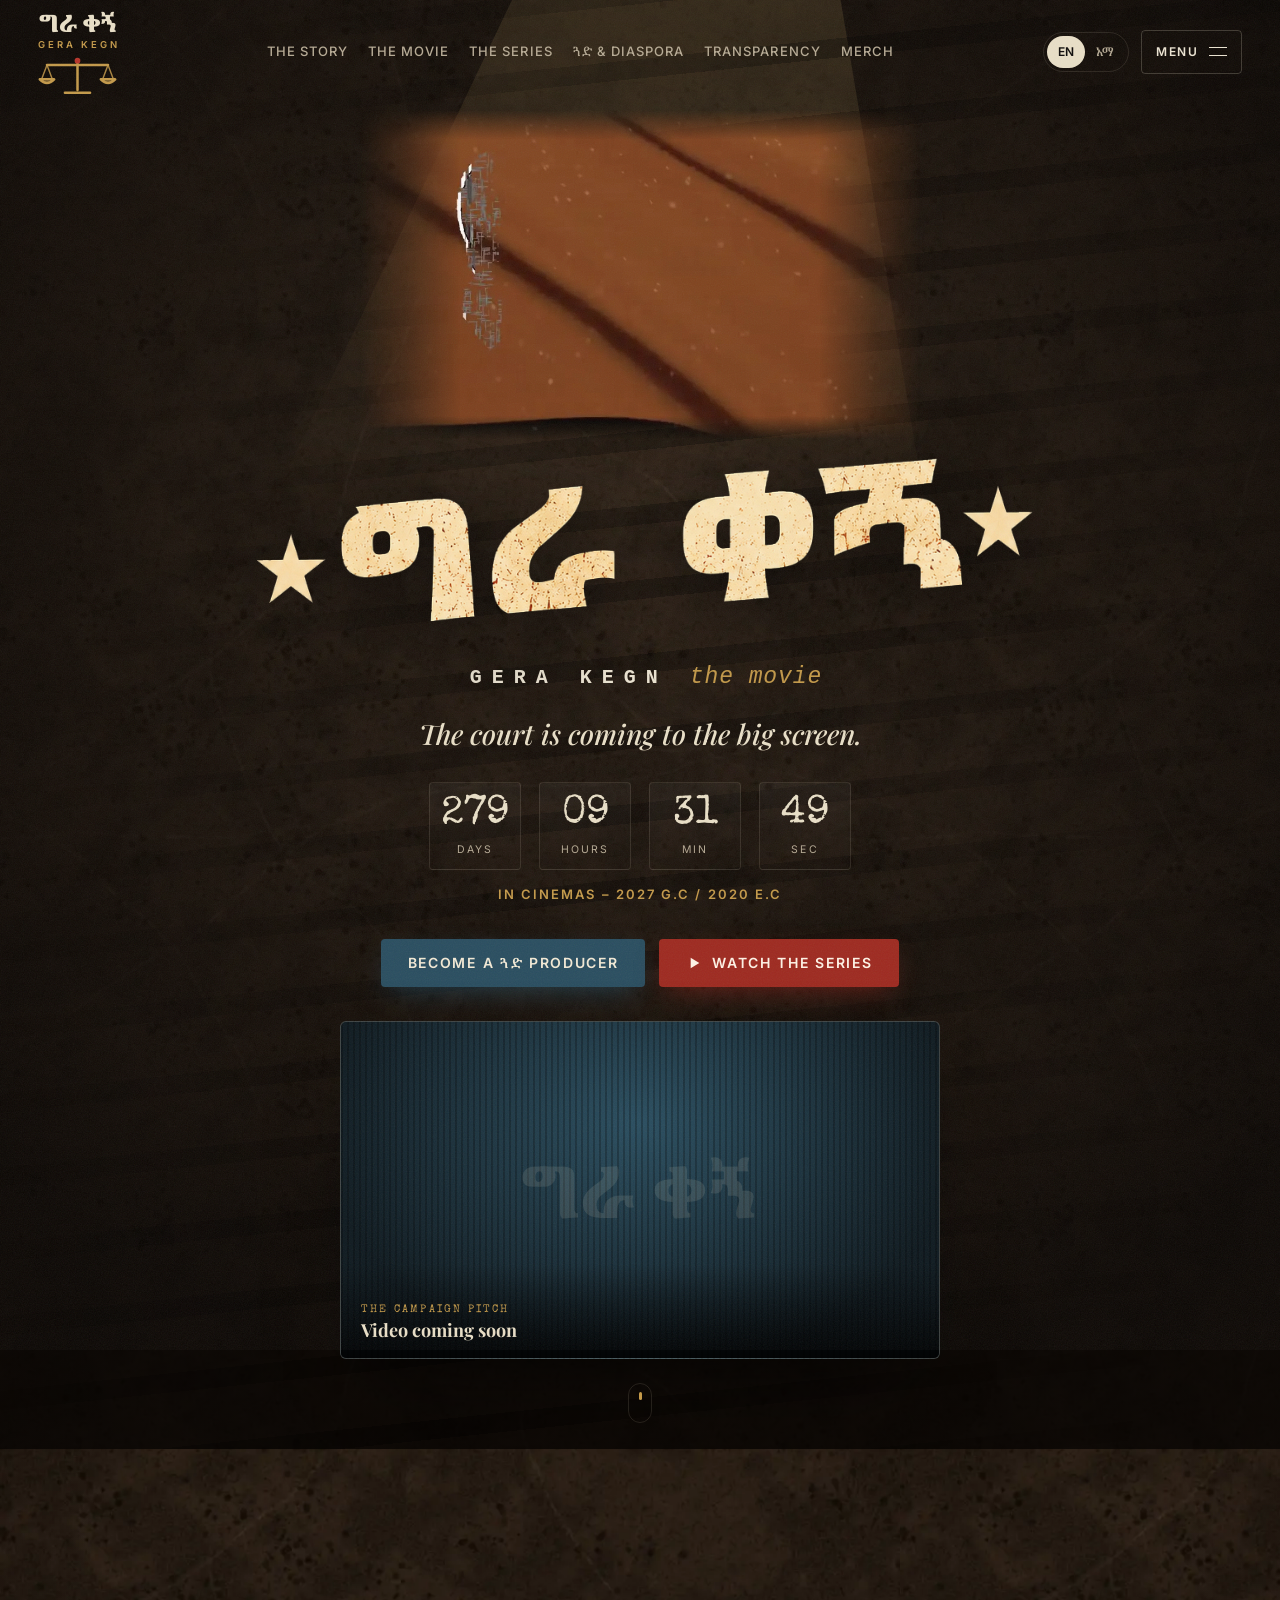
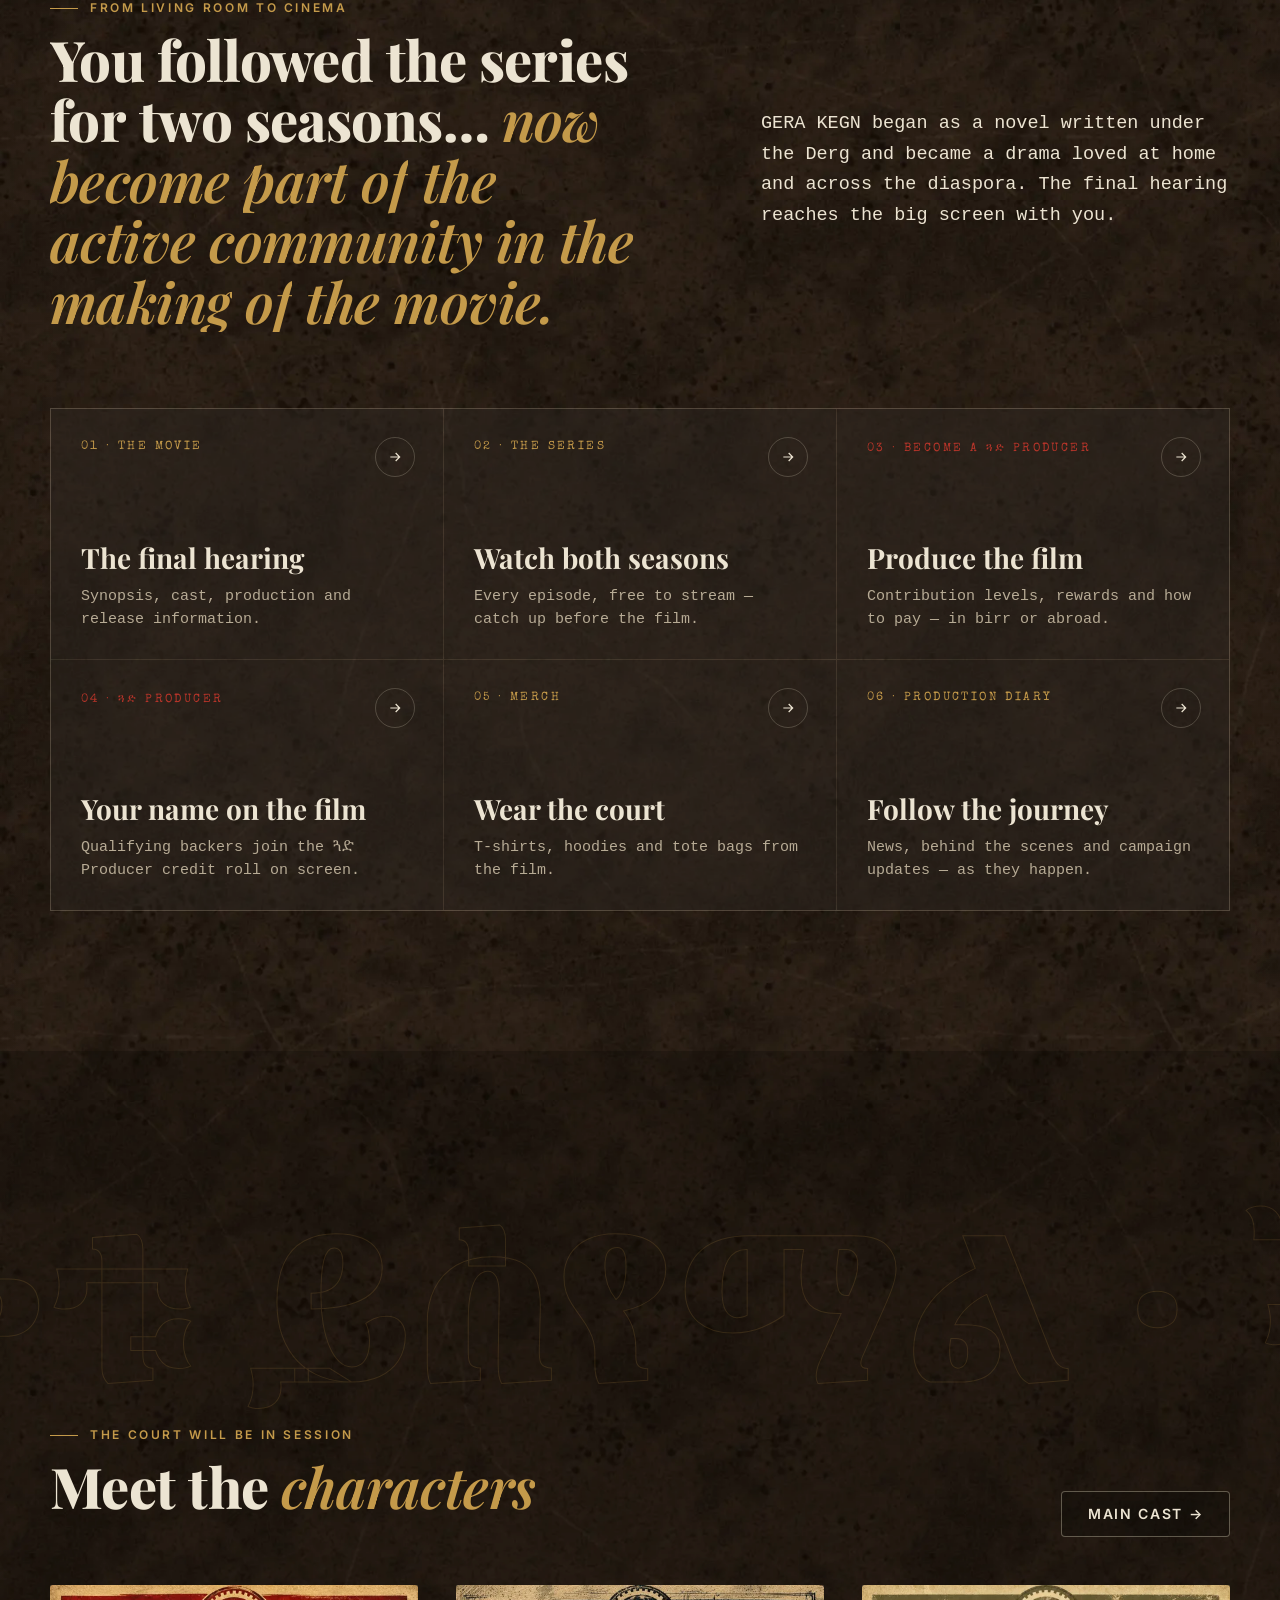
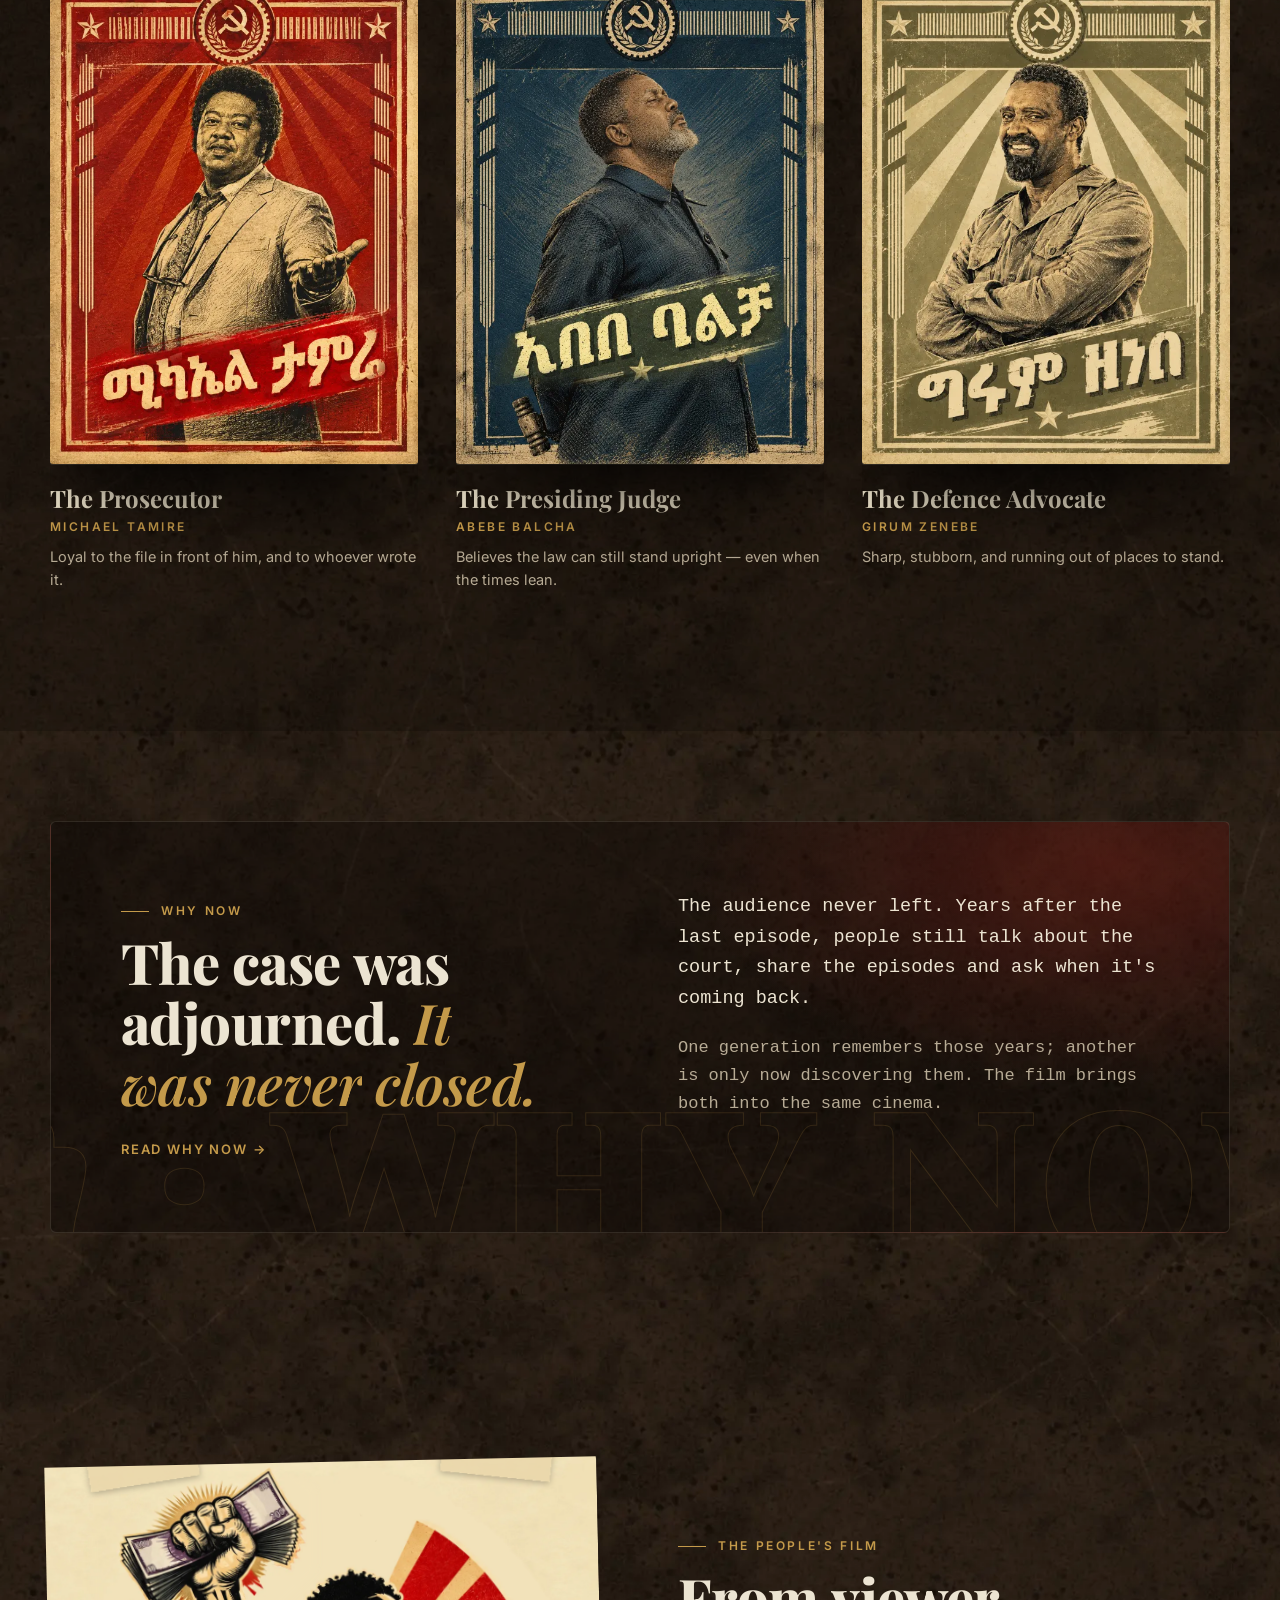
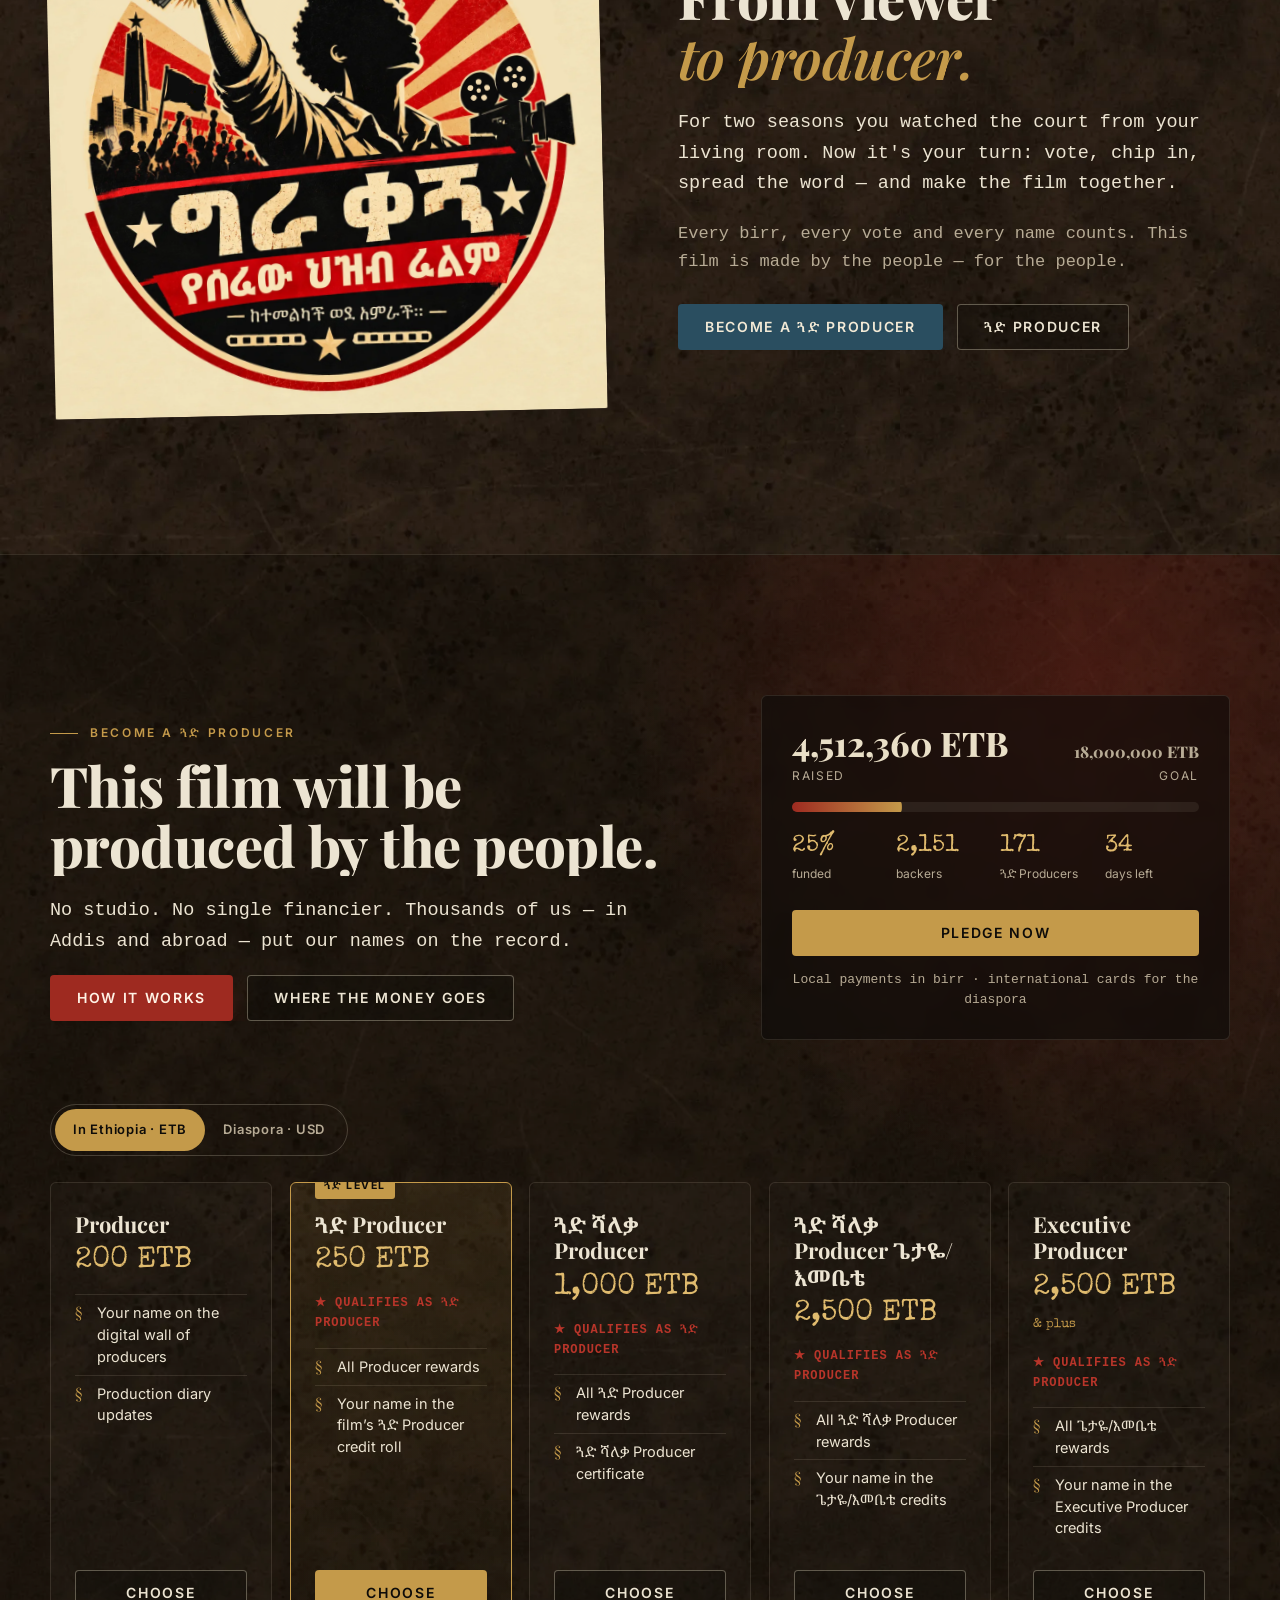
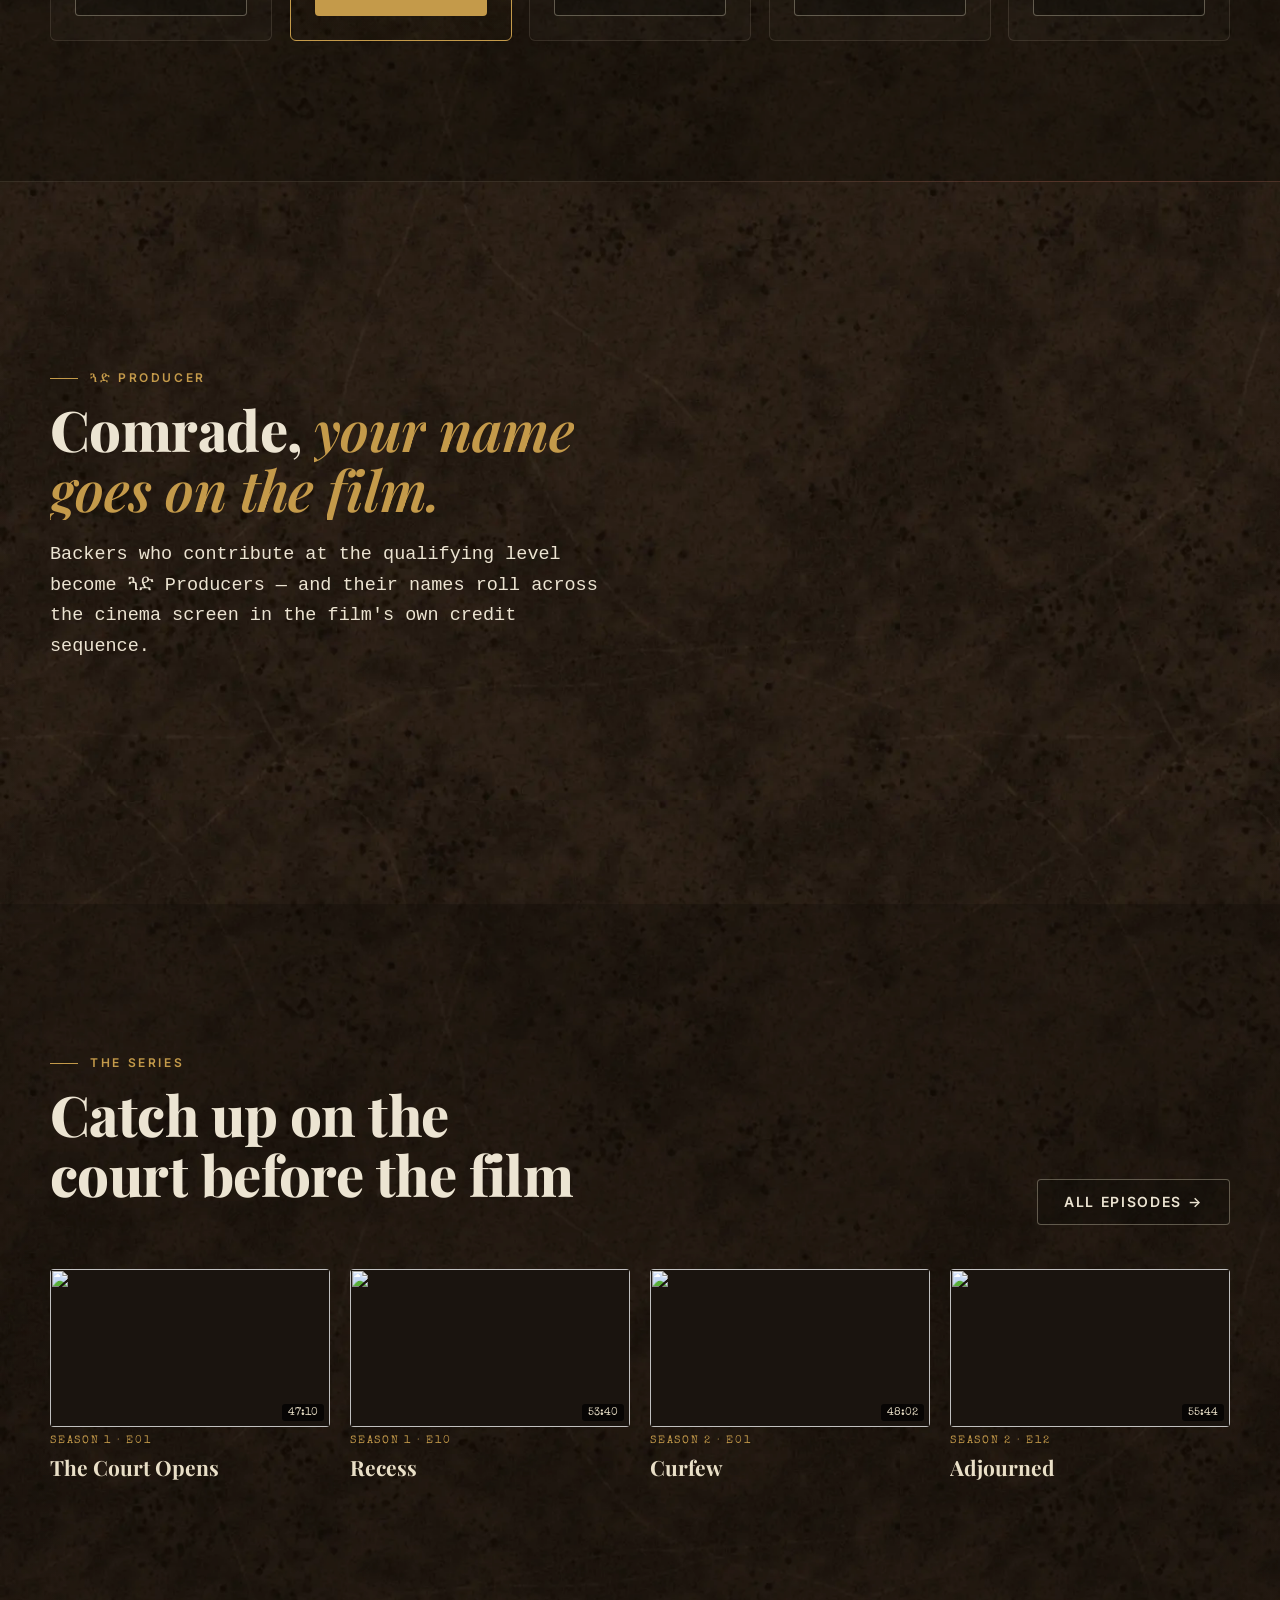
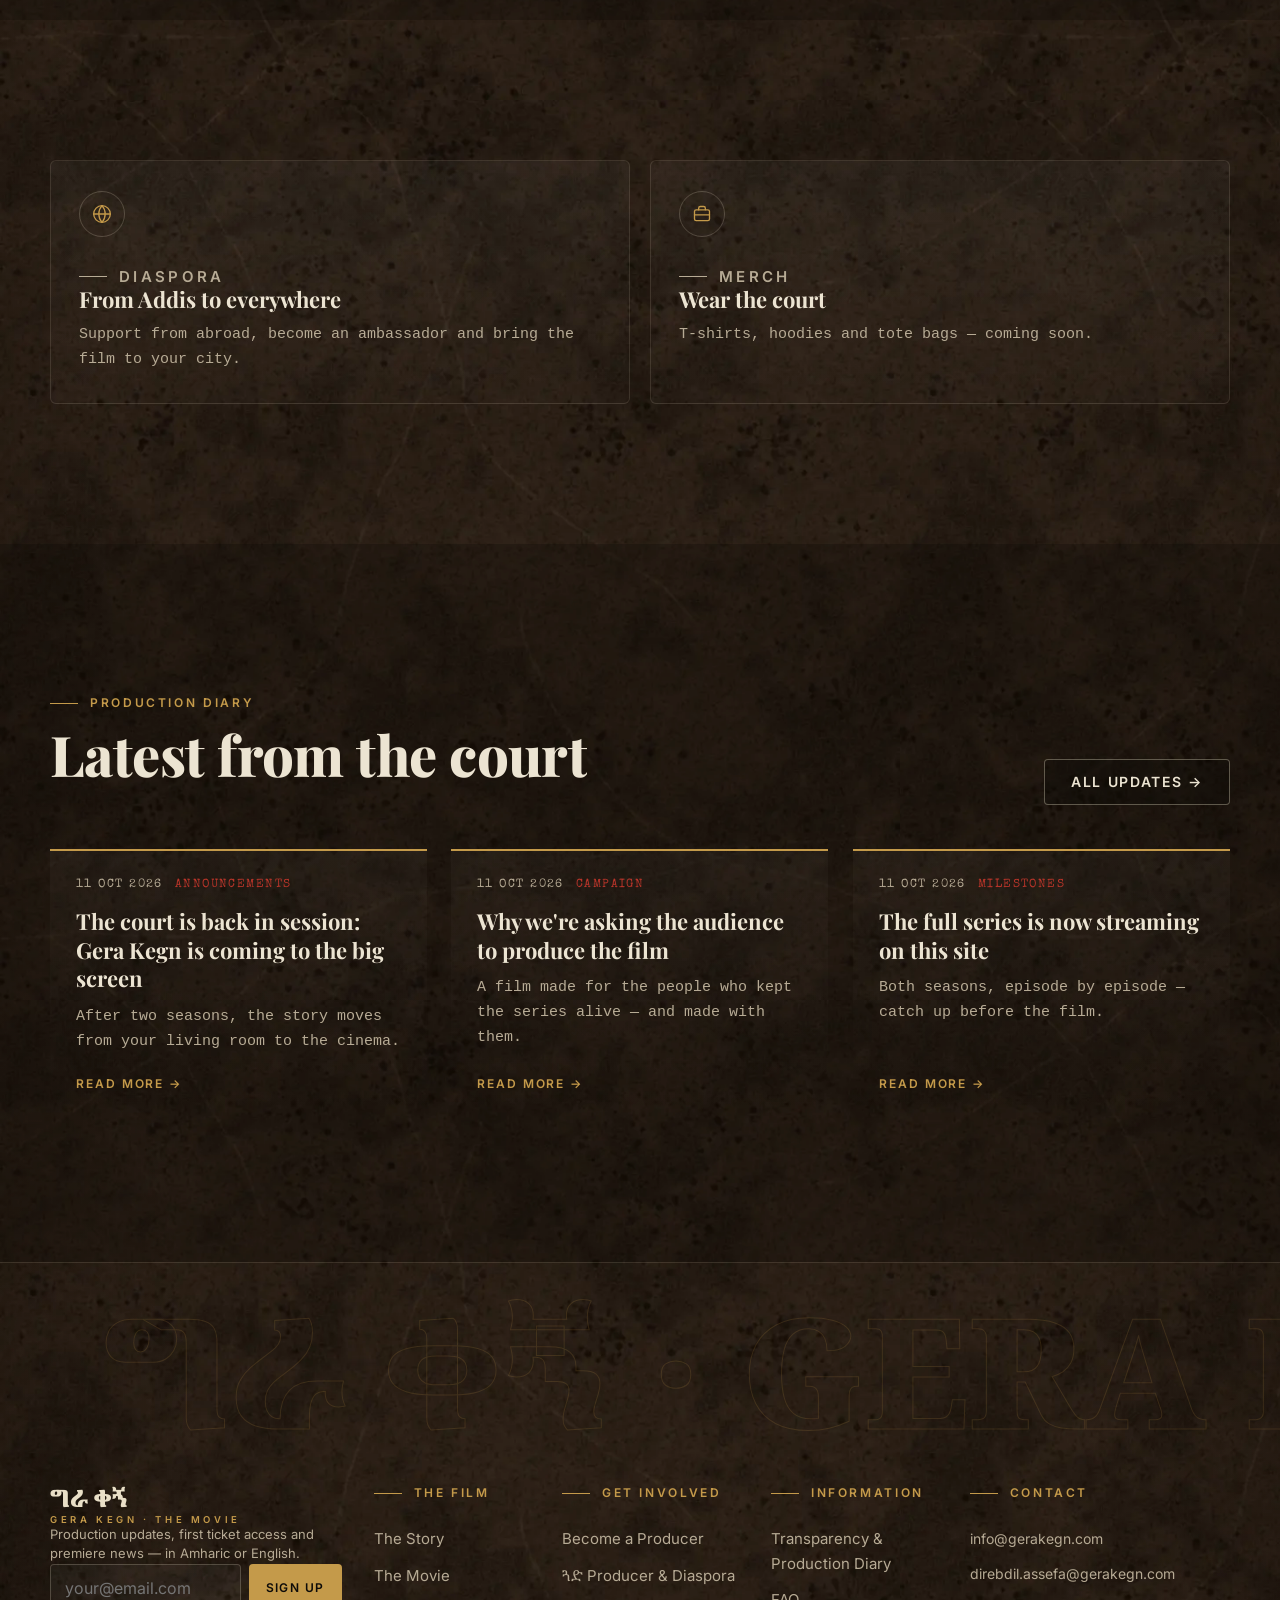
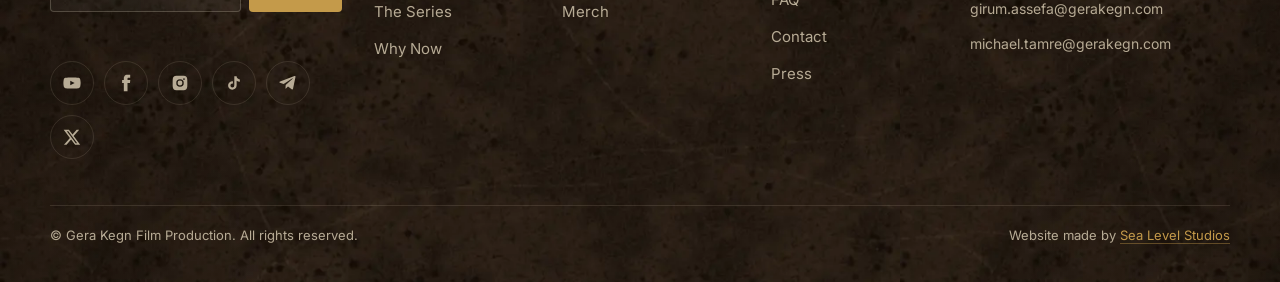
==== commit ddcd9c90: "Add hero video, five producer levels, merch page and merged pages - Home: looping silent hero video," ====
--- a/index.html
+++ b/index.html
@@ -42,13 +42,11 @@
   <section class="hero">
     <div class="hero-bg" aria-hidden="true"><div class="hero-light"></div><div class="hero-blinds"></div></div>
     <div class="hero-inner">
-      <svg class="scales" viewBox="0 0 320 210" aria-hidden="true">
-        <g><path d="M160 26 V182"/><path d="M118 190 H202"/><path d="M132 182 H188"/><circle cx="160" cy="22" r="7" class="scales-cap"/></g>
-        <g class="scales-beam"><path d="M40 44 H280"/>
-          <g class="pan pan-l"><path d="M40 44 L16 112 M40 44 L64 112" class="thin"/><path d="M8 112 Q40 138 72 112 Z" class="dish"/></g>
-          <g class="pan pan-r"><path d="M280 44 L256 112 M280 44 L304 112" class="thin"/><path d="M248 112 Q280 138 312 112 Z" class="dish"/></g>
-        </g>
-      </svg>
+      <video class="hero-video" autoplay muted loop playsinline preload="auto" disablepictureinpicture
+             poster="assets/video/three-musketeers-first.webp" width="918" height="540"
+             aria-label="Illustrated portraits of the film's three lead actors appear on a waving flag">
+        <source src="assets/video/three-musketeers.mp4" type="video/mp4">
+      </video>
       <h1 class="title">
         <span class="sr">ግራ ቀኝ</span>
         <span class="title-am title-art" aria-hidden="true"><img class="gra" src="assets/img/brand/title-left.webp" alt="" width="487" height="248"><img class="kegn" src="assets/img/brand/title-right.webp" alt="" width="467" height="248"></span>
@@ -75,7 +73,7 @@
       <div class="split split-60" style="margin-bottom:56px">
         <div>
           <p class="eyebrow" data-reveal="left" data-am="ከሳሎን ወደ ሲኒማ">From living room to cinema</p>
-          <h2 class="h2" data-reveal="words" data-am="ተከታታዩን ለሁለት ምዕራፍ ተከታተላችሁ… <em>አሁን በፊልሙ ዙሪያ ያለው ንቁ ማኅበረሰብ አካል ይሁኑ።</em>">You followed the series for two seasons… <em>now become part of the active community around the movie.</em></h2>
+          <h2 class="h2" data-reveal="words" data-am="ተከታታዩን ለሁለት ምዕራፍ ተከታተላችሁ… <em>አሁን በፊልሙ ሥራ ውስጥ የንቁ ማኅበረሰቡ አካል ይሁኑ።</em>">You followed the series for two seasons… <em>now become part of the active community in the making of the movie.</em></h2>
         </div>
         <p class="lede" data-reveal="right" data-am="ግራ ቀኝ በደርግ ዘመን ከተጻፈ ልብ ወለድ ተነስቶ በሀገር ውስጥም በውጭም የተወደደ ድራማ ሆነ። የመጨረሻው ችሎት ወደ ትልቁ ስክሪን የሚመጣው በእናንተ ነው።">GERA KEGN began as a novel written under the Derg and became a drama loved at home and across the diaspora. The final hearing reaches the big screen with you.</p>
       </div>
@@ -105,13 +103,13 @@
           <h3 data-am="ስምዎ በፊልሙ ላይ">Your name on the film</h3>
           <p data-am="ብቁ ደጋፊዎች በፊልሙ የጓድ ፕሮዲዩሰሮች ዝርዝር ውስጥ ይካተታሉ።">Qualifying backers join the ጓድ Producer credit roll on screen.</p>
         </a>
-        <a class="path" href="partners.html">
-          <span class="path-no">05 · <span data-am="አጋሮች">PARTNERS</span></span>
-          <span class="path-arrow" aria-hidden="true"><svg viewBox="0 0 24 24" width="16"><path d="M5 12h14M13 6l6 6-6 6" stroke="currentColor" fill="none" stroke-width="1.8"/></svg></span>
-          <h3 data-am="ከፊልሙ ጋር አጋር ይሁኑ">Partner with the film</h3>
-          <p data-am="ለድርጅቶች የስፖንሰርሺፕ እና የአጋርነት ጥቅሎች።">Sponsorship and partnership packages for companies and organisations.</p>
-        </a>
-        <a class="path" href="news.html">
+        <a class="path" href="merch.html">
+          <span class="path-no">05 · <span data-am="ሸቀጦች">MERCH</span></span>
+          <span class="path-arrow" aria-hidden="true"><svg viewBox="0 0 24 24" width="16"><path d="M5 12h14M13 6l6 6-6 6" stroke="currentColor" fill="none" stroke-width="1.8"/></svg></span>
+          <h3 data-am="ግራ ቀኝን ይልበሱ">Wear the court</h3>
+          <p data-am="ቲሸርቶች፣ ሁዲዎች እና የእጅ ቦርሳዎች።">T-shirts, hoodies and tote bags from the film.</p>
+        </a>
+        <a class="path" href="transparency.html#diary">
           <span class="path-no">06 · <span data-am="የቀረጻ ማስታወሻ">PRODUCTION DIARY</span></span>
           <span class="path-arrow" aria-hidden="true"><svg viewBox="0 0 24 24" width="16"><path d="M5 12h14M13 6l6 6-6 6" stroke="currentColor" fill="none" stroke-width="1.8"/></svg></span>
           <h3 data-am="ጉዞውን ይከታተሉ">Follow the journey</h3>
@@ -125,12 +123,12 @@
   <section class="section section-alt">
     <div class="drift-wrap"><div class="drift" data-speed="0.25" aria-hidden="true">ችሎቱ ይሰየማል · ችሎቱ ይሰየማል · ችሎቱ ይሰየማል</div></div>
     <div class="wrap">
-      <div class="split" style="margin-bottom:48px;align-items:end">
+      <div class="split cast-head" style="margin-bottom:48px;align-items:end">
         <div>
           <p class="eyebrow" data-reveal="left" data-am="ችሎቱ ይሰየማል">The court will be in session</p>
-          <h2 class="h2" data-reveal="words" data-am="የምታውቋቸው ፊቶች <em>ተመልሰዋል።</em>">The faces you know <em>are back.</em></h2>
-        </div>
-        <div data-reveal="right" style="justify-self:end"><a href="movie.html" class="btn btn-ghost" data-am="ሙሉ ተዋንያን →">Full cast →</a></div>
+          <h2 class="h2 h2-oneline" data-reveal="words" data-am="ገጸ ባሕሪያቱን <em>ይተዋወቁ</em>">Meet the <em>characters</em></h2>
+        </div>
+        <div data-reveal="right" style="justify-self:end"><a href="movie.html" class="btn btn-ghost" data-am="ዋና ተዋንያን →">Main cast →</a></div>
       </div>
       <div data-component="cast" data-only="posters"></div>
     </div>
@@ -180,7 +178,7 @@
     <div class="wrap">
       <div class="split split-60" style="margin-bottom:64px">
         <div>
-          <p class="eyebrow" data-reveal="left" data-am="ፕሮዲዩሰር ይሁኑ">Become a producer</p>
+          <p class="eyebrow" data-reveal="left" data-am="ጓድ ፕሮዲዩሰር ይሁኑ">Become a ጓድ Producer</p>
           <h2 class="h2" data-reveal="words" data-am="ይህ ፊልም የሚዘጋጀው በሕዝቡ ነው።">This film will be produced by the people.</h2>
           <p class="lede" data-reveal="up" data-am="ስቱዲዮ የለም። አንድ ባለሀብት የለም። በአዲስ አበባም በውጭም ያለን ሺዎች ስማችንን መዝገብ ላይ እናሰፍራለን።">No studio. No single financier. Thousands of us — in Addis and abroad — put our names on the record.</p>
           <div class="btn-row" data-reveal="up">
@@ -226,17 +224,17 @@
   <!-- ============ DIASPORA + PARTNERS ============ -->
   <section class="section">
     <div class="wrap cards cards-2">
-      <a href="diaspora.html" class="card" data-reveal="left" style="text-decoration:none">
+      <a href="guad-producer.html#diaspora" class="card" data-reveal="left" style="text-decoration:none">
         <span class="card-icon"><svg viewBox="0 0 24 24"><circle cx="12" cy="12" r="10"/><path d="M2 12h20M12 2a15 15 0 0 1 0 20M12 2a15 15 0 0 0 0 20"/></svg></span>
         <p class="eyebrow" data-am="ዲያስፖራ">Diaspora</p>
         <h3 data-am="ከአዲስ አበባ እስከ የትም">From Addis to everywhere</h3>
         <p data-am="በውጭ ሆነው ይደግፉ፣ አምባሳደር ይሁኑ እና ፊልሙን ወደ ከተማዎ ያምጡ።">Support from abroad, become an ambassador and bring the film to your city.</p>
       </a>
-      <a href="partners.html" class="card" data-reveal="right" style="text-decoration:none">
+      <a href="merch.html" class="card" data-reveal="right" style="text-decoration:none">
         <span class="card-icon"><svg viewBox="0 0 24 24"><rect x="3" y="7" width="18" height="13" rx="2"/><path d="M8 7V5a2 2 0 0 1 2-2h4a2 2 0 0 1 2 2v2M3 13h18"/></svg></span>
-        <p class="eyebrow" data-am="የድርጅት አጋሮች">Corporate partners</p>
-        <h3 data-am="የምርት ስምዎን ከታሪክ ጋር ያቆራኙ">Put your brand beside a classic</h3>
-        <p data-am="የስፖንሰርሺፕ ጥቅሎች፣ የምርት ታይነት እና የፕሪሚየር አጋርነት።">Sponsorship packages, brand visibility and premiere partnerships.</p>
+        <p class="eyebrow" data-am="ሸቀጦች">Merch</p>
+        <h3 data-am="ግራ ቀኝን ይልበሱ">Wear the court</h3>
+        <p data-am="ቲሸርቶች፣ ሁዲዎች እና የእጅ ቦርሳዎች — በቅርቡ።">T-shirts, hoodies and tote bags — coming soon.</p>
       </a>
     </div>
   </section>
@@ -249,7 +247,7 @@
           <p class="eyebrow" data-reveal="left" data-am="የቀረጻ ማስታወሻ">Production diary</p>
           <h2 class="h2" data-reveal="words" data-am="ከችሎቱ የቅርብ ጊዜ ዜና">Latest from the court</h2>
         </div>
-        <div data-reveal="right" style="justify-self:end"><a href="news.html" class="btn btn-ghost" data-am="ሁሉም ዜናዎች →">All updates →</a></div>
+        <div data-reveal="right" style="justify-self:end"><a href="transparency.html#diary" class="btn btn-ghost" data-am="ሁሉም ዜናዎች →">All updates →</a></div>
       </div>
       <div data-component="news" data-limit="3"></div>
     </div>
--- a/assets/css/style.css
+++ b/assets/css/style.css
@@ -278,14 +278,6 @@
 .docket { color: var(--gold); font-size: 13px; letter-spacing: .2em; margin: 0 0 18px; opacity: .9; }
 html[lang="am"] .docket { letter-spacing: .06em; font-family: var(--f-ethi); }
 
-.scales { width: min(240px, 52vw); margin: 0 auto 4px; overflow: visible; }
-.scales path { fill: none; stroke: var(--gold); stroke-width: 3; stroke-linecap: round; stroke-linejoin: round; }
-.scales .thin { stroke-width: 1.4; opacity: .8; }
-.scales .dish { fill: rgba(196, 154, 74, .16); }
-.scales-cap { fill: var(--red); }
-.scales-beam { transform-origin: 160px 44px; animation: tip 7s ease-in-out infinite; }
-.pan-l { transform-origin: 40px 44px; animation: counter 7s ease-in-out infinite; }
-.pan-r { transform-origin: 280px 44px; animation: counter 7s ease-in-out infinite; }
 @keyframes tip { 0%, 100% { transform: rotate(-7deg); } 50% { transform: rotate(7deg); } }
 @keyframes counter { 0%, 100% { transform: rotate(7deg); } 50% { transform: rotate(-7deg); } }
 
@@ -1158,7 +1150,7 @@
 /* =====================================================================
    AGED PAPER — the whole site sits on worn, foxed umber paper
    (texture: assets/img/brand/aged-paper.webp, a seamless 1024px tile
-    generated by assets/img/originals/make-aged-paper-texture.py)
+    generated by tools/make-aged-paper-texture.py)
    Section backgrounds become translucent tints so the paper shows through.
    ===================================================================== */
 :root {
@@ -1189,3 +1181,124 @@
 
 /* the closed menu must really be gone (no tabbing into invisible links); core.js un-hides it before opening */
 .menu[hidden] { display: none; }
+
+/* Review-preview ribbon (GitHub Pages only — see PREVIEW in core.js) */
+.preview-ribbon {
+  position: fixed; left: 16px; bottom: 16px; z-index: 95; display: flex; flex-direction: column; gap: 2px;
+  padding: 9px 14px 8px; border: 2px solid rgba(184, 53, 42, .9); border-radius: 3px; transform: rotate(-2deg);
+  background: rgba(20, 12, 7, .88); color: #e3735f; font: 400 12px/1.2 var(--f-type); letter-spacing: .14em;
+  box-shadow: 0 10px 30px -10px rgba(0, 0, 0, .9); pointer-events: none;
+}
+.preview-ribbon .ethi { font: 700 13px var(--f-ethi); letter-spacing: 0; }
+.preview-ribbon small { color: var(--muted); font-size: 10px; letter-spacing: .1em; }
+
+/* Hero video: the three leads on a waving flag, silent loop. Its edges melt into the paper. */
+.hero-video {
+  --fade-x: linear-gradient(90deg, transparent, rgba(0, 0, 0, .35) 8%, #000 18%, #000 82%, rgba(0, 0, 0, .35) 92%, transparent);
+  --fade-y: linear-gradient(180deg, transparent, #000 9%, #000 93%, transparent);
+  display: block; width: min(560px, 94vw); height: auto; aspect-ratio: 17 / 10; margin: 0 auto 6px; object-fit: cover;
+  -webkit-mask-image: var(--fade-x), var(--fade-y); -webkit-mask-composite: source-in;
+  mask-image: var(--fade-x), var(--fade-y); mask-composite: intersect;
+}
+
+/* "Meet the characters" stays on one line in both languages; scales down to fit phones */
+@media (min-width: 921px) { .cast-head { grid-template-columns: 1fr auto; } }
+.h2-oneline { white-space: nowrap; }
+html[lang="am"] .h2-oneline { font-size: clamp(25px, 7.2vw, 56px); }
+
+/* Nav logo lockup: ግራ ቀኝ, GERA KEGN and the scales share one width (79px), and the
+   logo never gets squeezed by the nav links. Negative margin cancels the trailing
+   letter-space so the English is optically centred under the Amharic. */
+.nav .brand-swap { flex: none; }
+.nav .brand-en { white-space: nowrap; letter-spacing: .317em; margin-right: -.317em; }
+.brand-swap > .brand-scales { width: 79px; height: 39.5px; }
+/* Nav items never wrap. Page links show on anything laptop-sized and up; where the bar gets
+   tight the blue button steps aside first (it's also in the page). Phones/tablets use Menu. */
+.nav-links a, .nav-cta { white-space: nowrap; }
+@media (min-width: 1024px) { .nav-links { display: flex; } }
+@media (max-width: 1023px) { .nav-links { display: none; } }
+@media (min-width: 1024px) and (max-width: 1299px) { .nav-cta { display: none; } .nav-links { gap: 20px; } }
+
+/* Five levels: all in a row on wide screens, 3 + 2 centred on tablets, stacked on phones */
+.tiers { display: flex; flex-wrap: wrap; justify-content: center; gap: 18px; max-width: none; }
+.tier { flex: 1 1 200px; min-width: 0; max-width: 300px; }
+.tier h3 { overflow-wrap: anywhere; }
+.tier-amt small { font: 400 13px var(--f-type); color: var(--gold); white-space: nowrap; }
+.tier-amt.tier-tbc { font: 400 15px/1.3 var(--f-type); color: var(--muted); }
+html[lang="am"] .tier-amt.tier-tbc { font-family: var(--f-ethi); }
+@media (max-width: 1160px) { .tier { flex-basis: 30%; } }
+@media (max-width: 640px)  { .tier { flex-basis: 100%; max-width: none; } }
+.amount-picker { grid-template-columns: repeat(auto-fit, minmax(92px, 1fr)); }
+.amount-picker button small { overflow-wrap: anywhere; }
+
+/* Story page: the book itself, standing on the page */
+.book-cover {
+  position: relative; margin: 0; justify-self: center; width: min(400px, 100%);
+  box-shadow: 0 50px 80px -34px rgba(0, 0, 0, .95), 0 0 0 1px rgba(0, 0, 0, .35); border-radius: 2px 4px 4px 2px; overflow: hidden;
+}
+[data-reveal].book-cover.is-in { transform: rotate(1.5deg); }
+.book-cover img { display: block; width: 100%; height: auto; }
+.book-cover::after { /* the crease of the spine */
+  content: ""; position: absolute; inset: 0; pointer-events: none;
+  background: linear-gradient(90deg, rgba(0, 0, 0, .34), rgba(0, 0, 0, .05) 2.5%, rgba(255, 255, 255, .14) 4%, transparent 7%);
+}
+@media (max-width: 920px) { .book-cover { width: min(300px, 78vw); } }
+
+/* Footer: Contact column with the email addresses */
+.footer-grid { grid-template-columns: 1.4fr .75fr .85fr .8fr 1.25fr; gap: 32px; }
+.footer-contact a { font-size: 14px; overflow-wrap: anywhere; }
+@media (max-width: 1060px) { .footer-grid { grid-template-columns: repeat(4, 1fr); } }
+@media (max-width: 760px)  { .footer-grid { grid-template-columns: 1fr 1fr; } .footer-contact { grid-column: 1 / -1; } }
+
+/* =====================================================================
+   ጓድ page: name search, roll indent, ግራ ቀኝ marks; certificate; merch
+   ===================================================================== */
+.roll-col { min-width: 0; }
+.roll ul { padding-inline: 1cm; }                     /* 1cm indent on both sides of the names */
+.roll li.roll-mark { column-span: all; margin: 26px 0; font: 900 34px/1.2 var(--f-ethi); color: var(--gold); }
+.credit-search { display: grid; grid-template-columns: 1fr 1fr; gap: 10px 14px; align-items: center; margin-bottom: 14px; }
+.credit-search-label { font: 400 13px/1.35 var(--f-type); letter-spacing: .03em; color: var(--paper); }
+html[lang="am"] .credit-search-label { font: 700 14px/1.4 var(--f-ethi); letter-spacing: 0; }
+.credit-search input {
+  min-width: 0; width: 100%; padding: 12px 14px; font: 400 16px var(--f-body); color: var(--text);
+  background: rgba(14, 9, 5, .55); border: 1px solid var(--line-2); border-radius: var(--radius);
+}
+.credit-search input:focus { outline: none; border-color: var(--gold); }
+.credit-results { grid-column: 1 / -1; font-size: 15px; }
+.credit-results:empty { display: none; }
+.credit-results p { margin: 0; color: var(--muted); }
+.credit-results ul { list-style: none; margin: 0; padding: 0; }
+.credit-results li { display: flex; justify-content: space-between; gap: 12px; padding: 8px 12px; border-bottom: 1px solid var(--line); background: rgba(196, 154, 74, .08); }
+.credit-results li b { color: var(--gold-2); font-weight: 600; overflow-wrap: anywhere; }
+.credit-results li span { flex: none; font: 400 13px var(--f-type); color: var(--muted); }
+
+.cert-result { margin-top: 22px; }
+.cert-result[hidden] { display: none; }
+.cert-result canvas { display: block; width: 100%; height: auto; margin-bottom: 14px; border-radius: 2px; box-shadow: 0 30px 60px -30px rgba(0, 0, 0, .95); }
+
+.merch-grid { display: grid; grid-template-columns: repeat(3, 1fr); gap: 24px; }
+.merch-item { display: flex; flex-direction: column; padding-bottom: 20px; border-bottom: 1px solid var(--line); }
+.merch-pic { display: grid; place-items: center; aspect-ratio: 1; overflow: hidden; border-radius: 3px; border: 1px solid var(--line); background: rgba(14, 9, 5, .45); }
+.merch-pic img { width: 100%; height: 100%; object-fit: cover; }
+.merch-pic span { font: 900 clamp(34px, 5vw, 60px)/1 var(--f-ethi); color: rgba(233, 223, 199, .14); }
+.merch-item h3 { margin: 18px 0 6px; font: 700 24px/1.2 var(--f-display); }
+html[lang="am"] .merch-item h3 { font-family: var(--f-ethi); }
+.merch-item p { margin: 0 0 14px; color: var(--muted); font-size: 15px; }
+.merch-buy { display: flex; align-items: center; justify-content: space-between; gap: 12px; margin-top: auto; }
+.merch-buy b { font: 400 16px var(--f-type); color: var(--gold-2); }
+html[lang="am"] .merch-buy b { font-family: var(--f-ethi); }
+
+.footer-partners span { color: var(--muted); font-size: 15px; }
+@media (max-width: 920px) { .merch-grid { grid-template-columns: repeat(2, 1fr); } }
+@media (max-width: 640px) {
+  .merch-grid { grid-template-columns: 1fr; }
+  .credit-search { grid-template-columns: 1fr; }
+  .roll ul { columns: 1; }
+}
+
+/* Full-screen menu: one column, simple lighter type */
+.menu-list { grid-template-columns: 1fr; max-width: 460px; }
+.menu-link { padding: 9px 0; gap: 14px; }
+.menu-no { font: 400 11px var(--f-body); color: var(--muted); }
+.menu-label, html[lang="am"] .menu-label { font: 400 18px/1.35 var(--f-body); letter-spacing: .01em; }
+html[lang="am"] .menu-label { font-family: var(--f-ethi); font-weight: 500; }
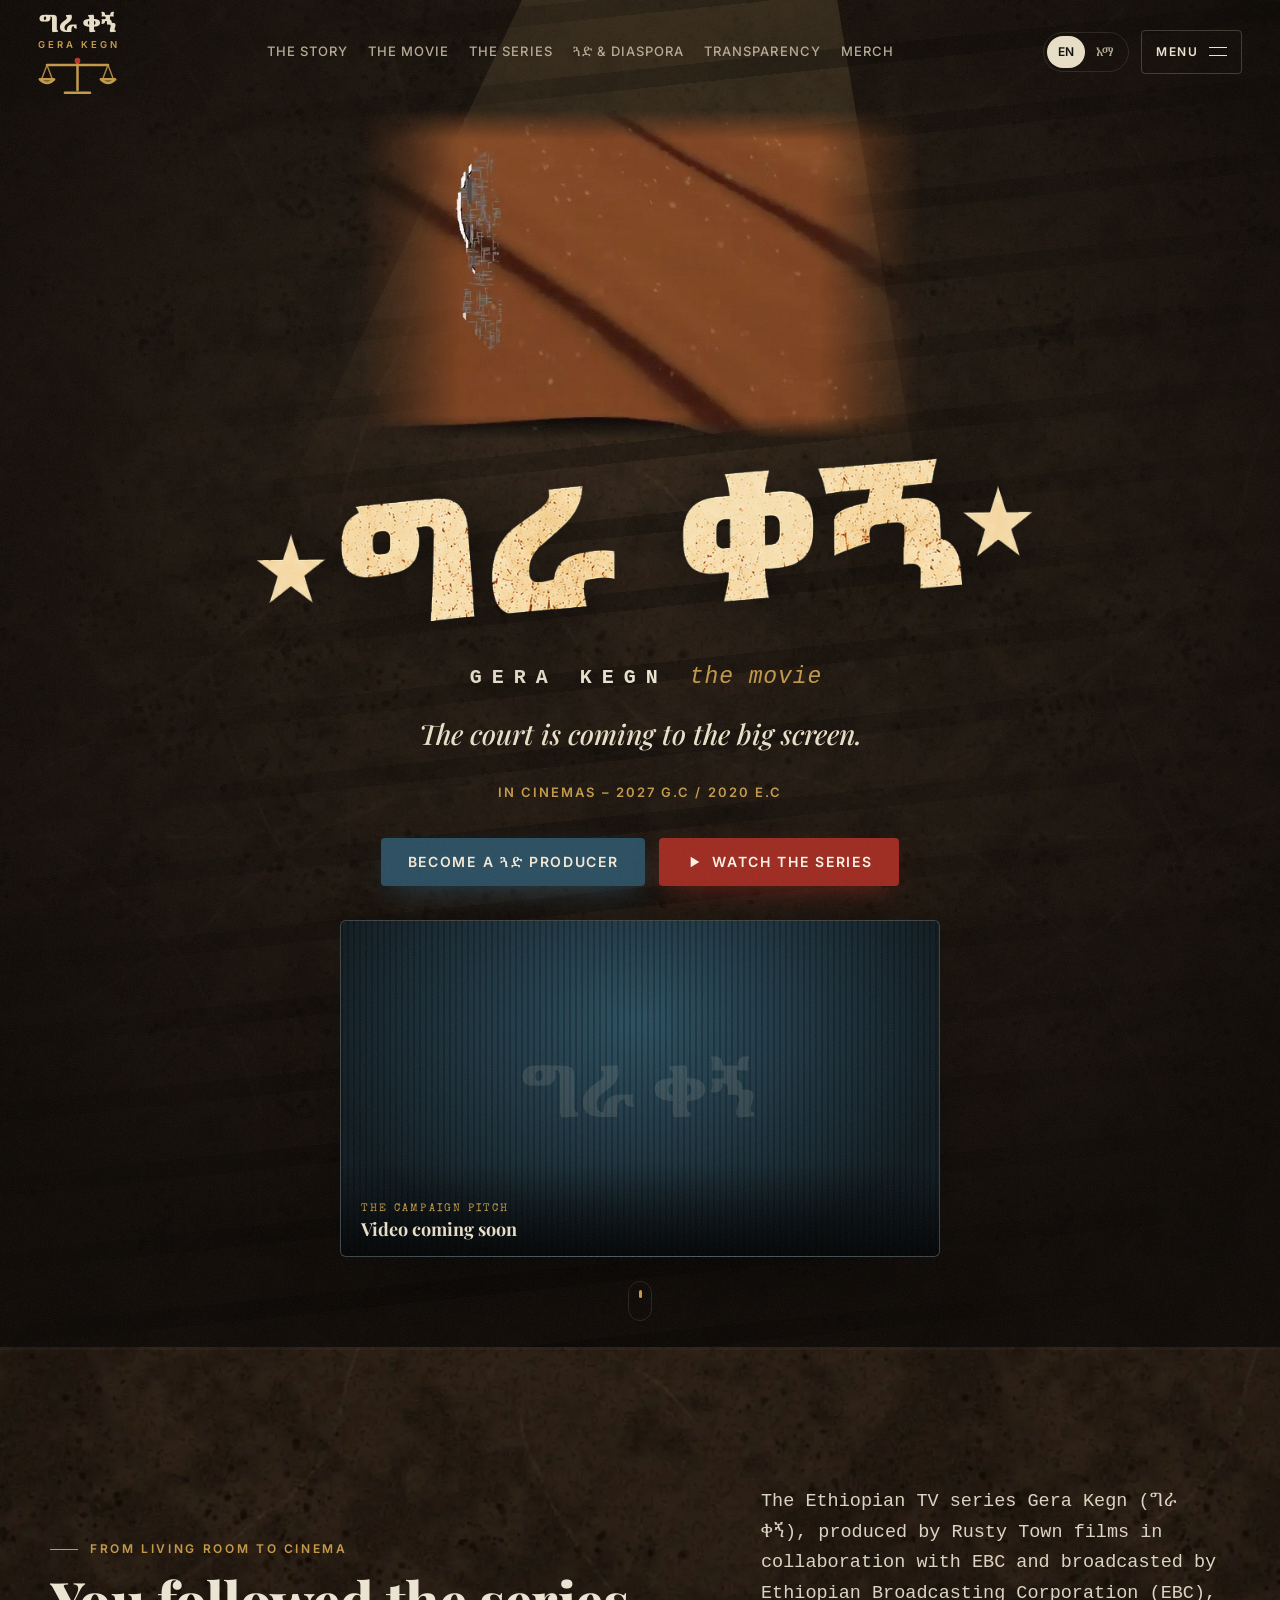
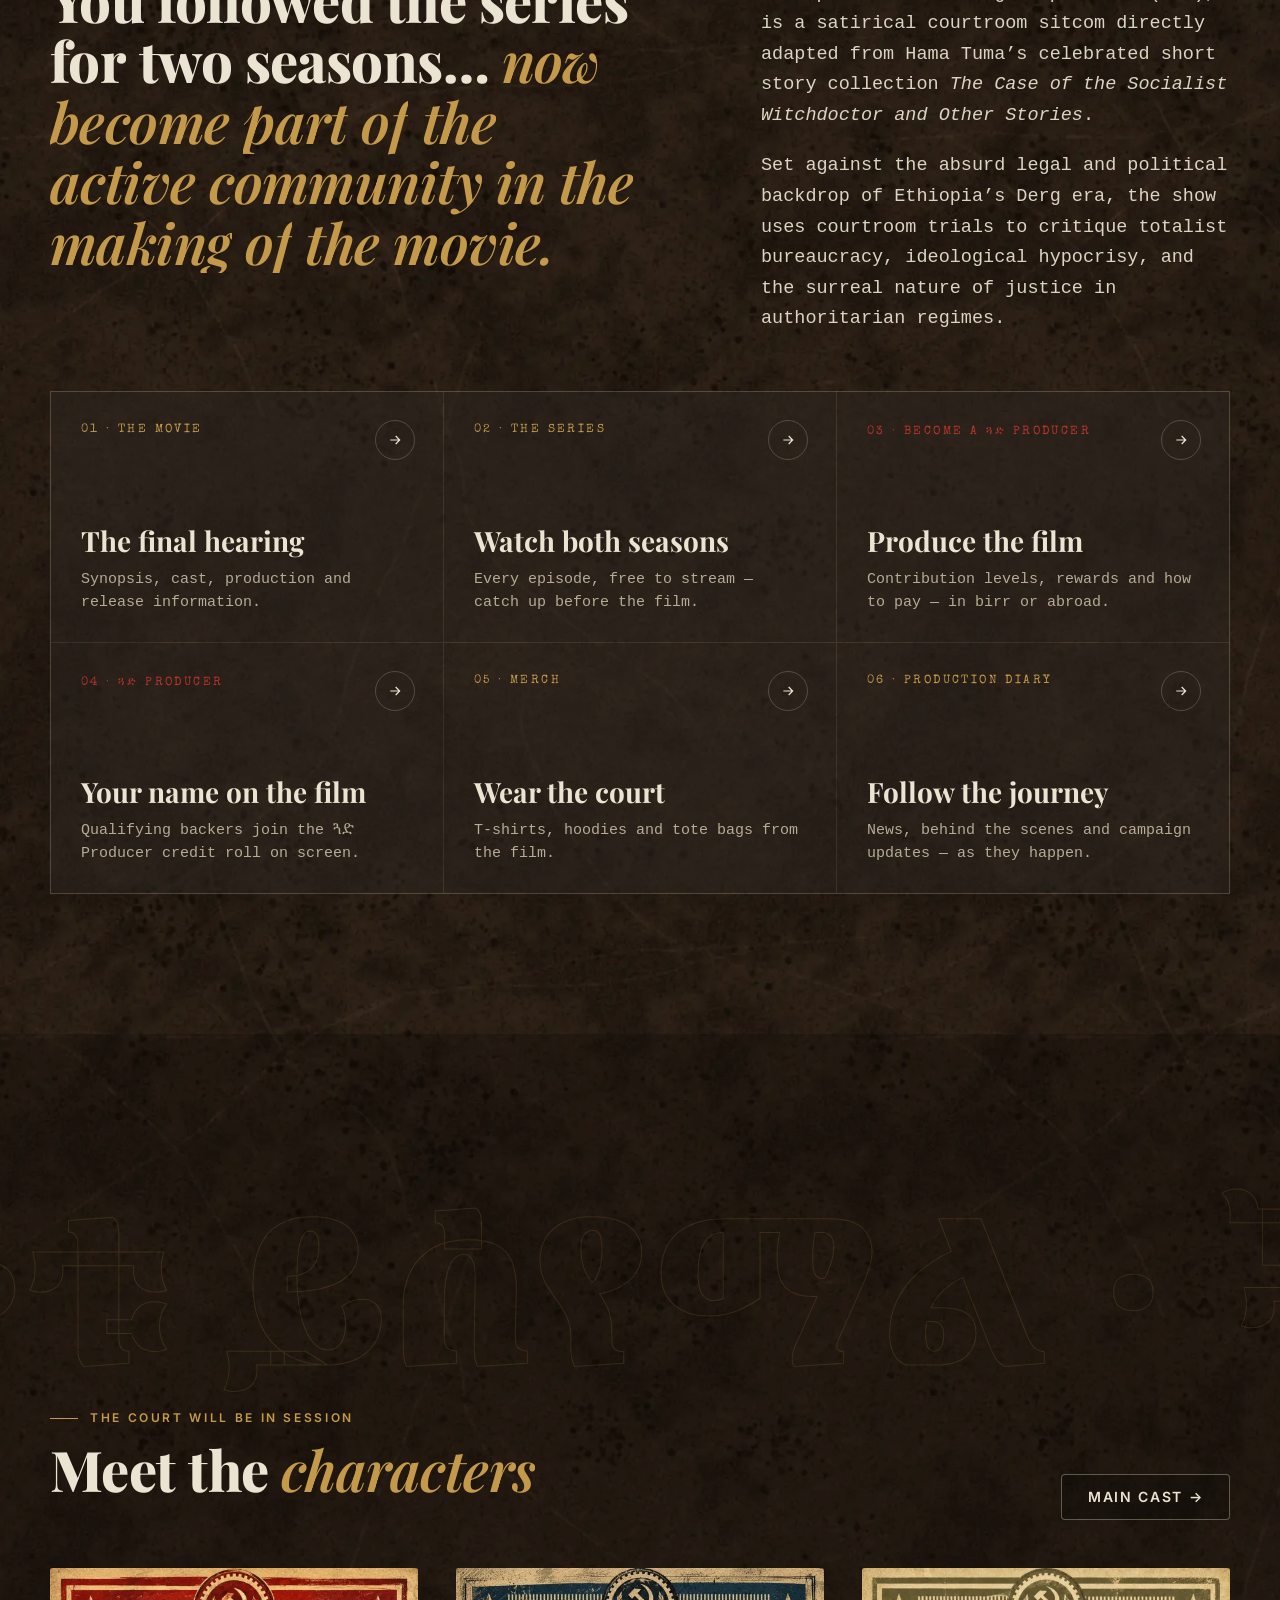
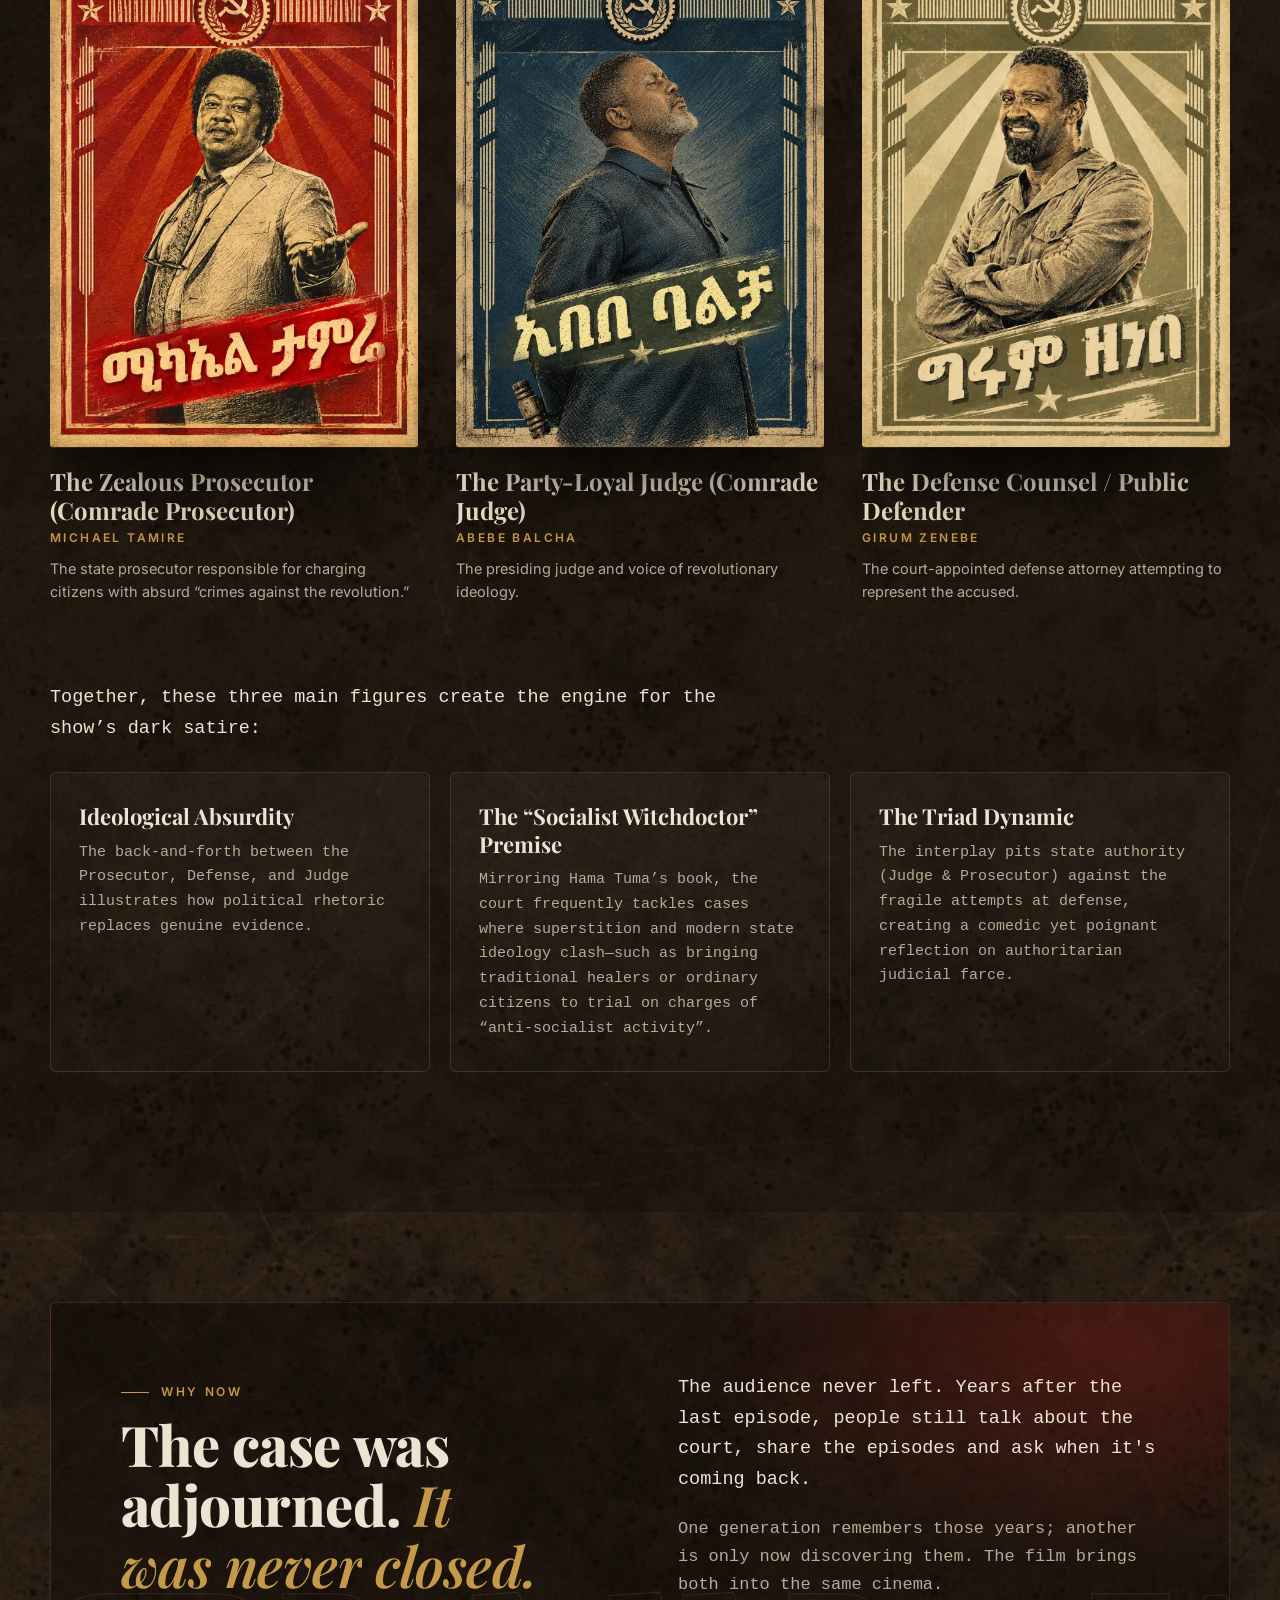
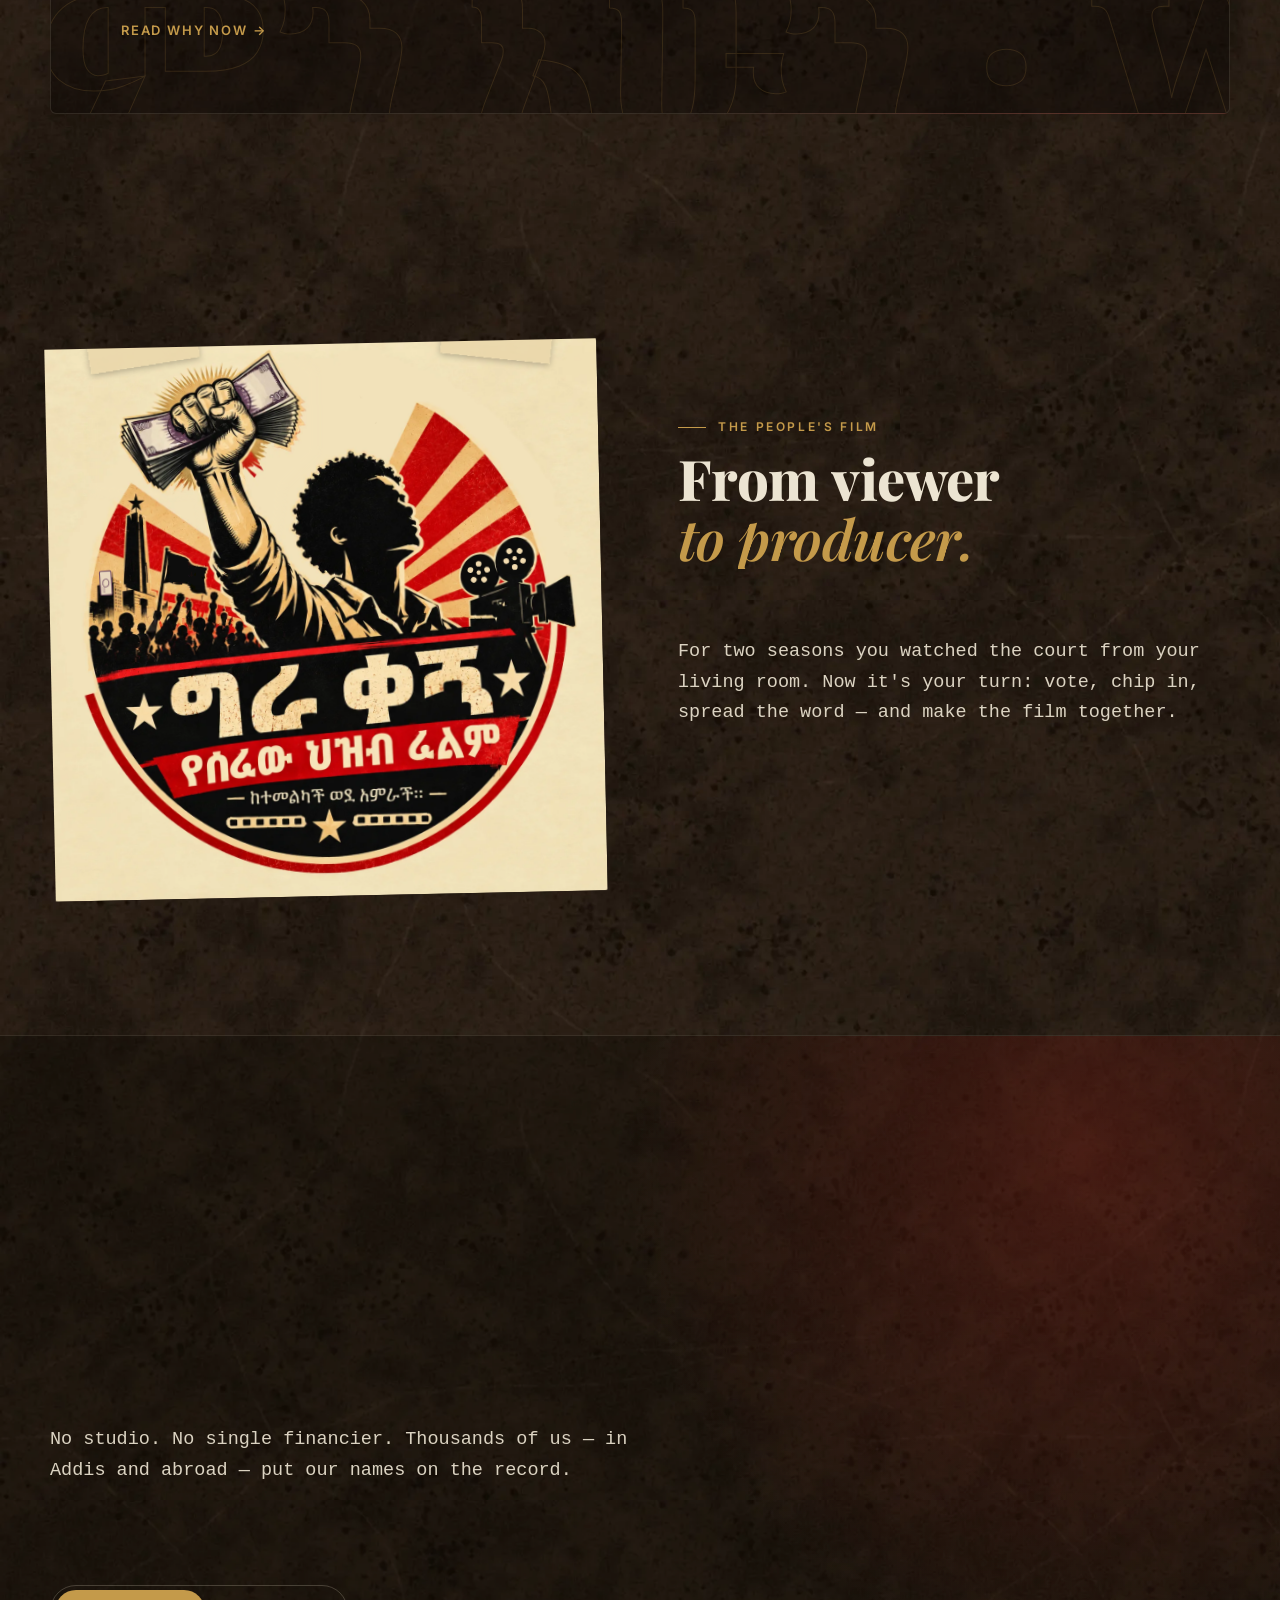
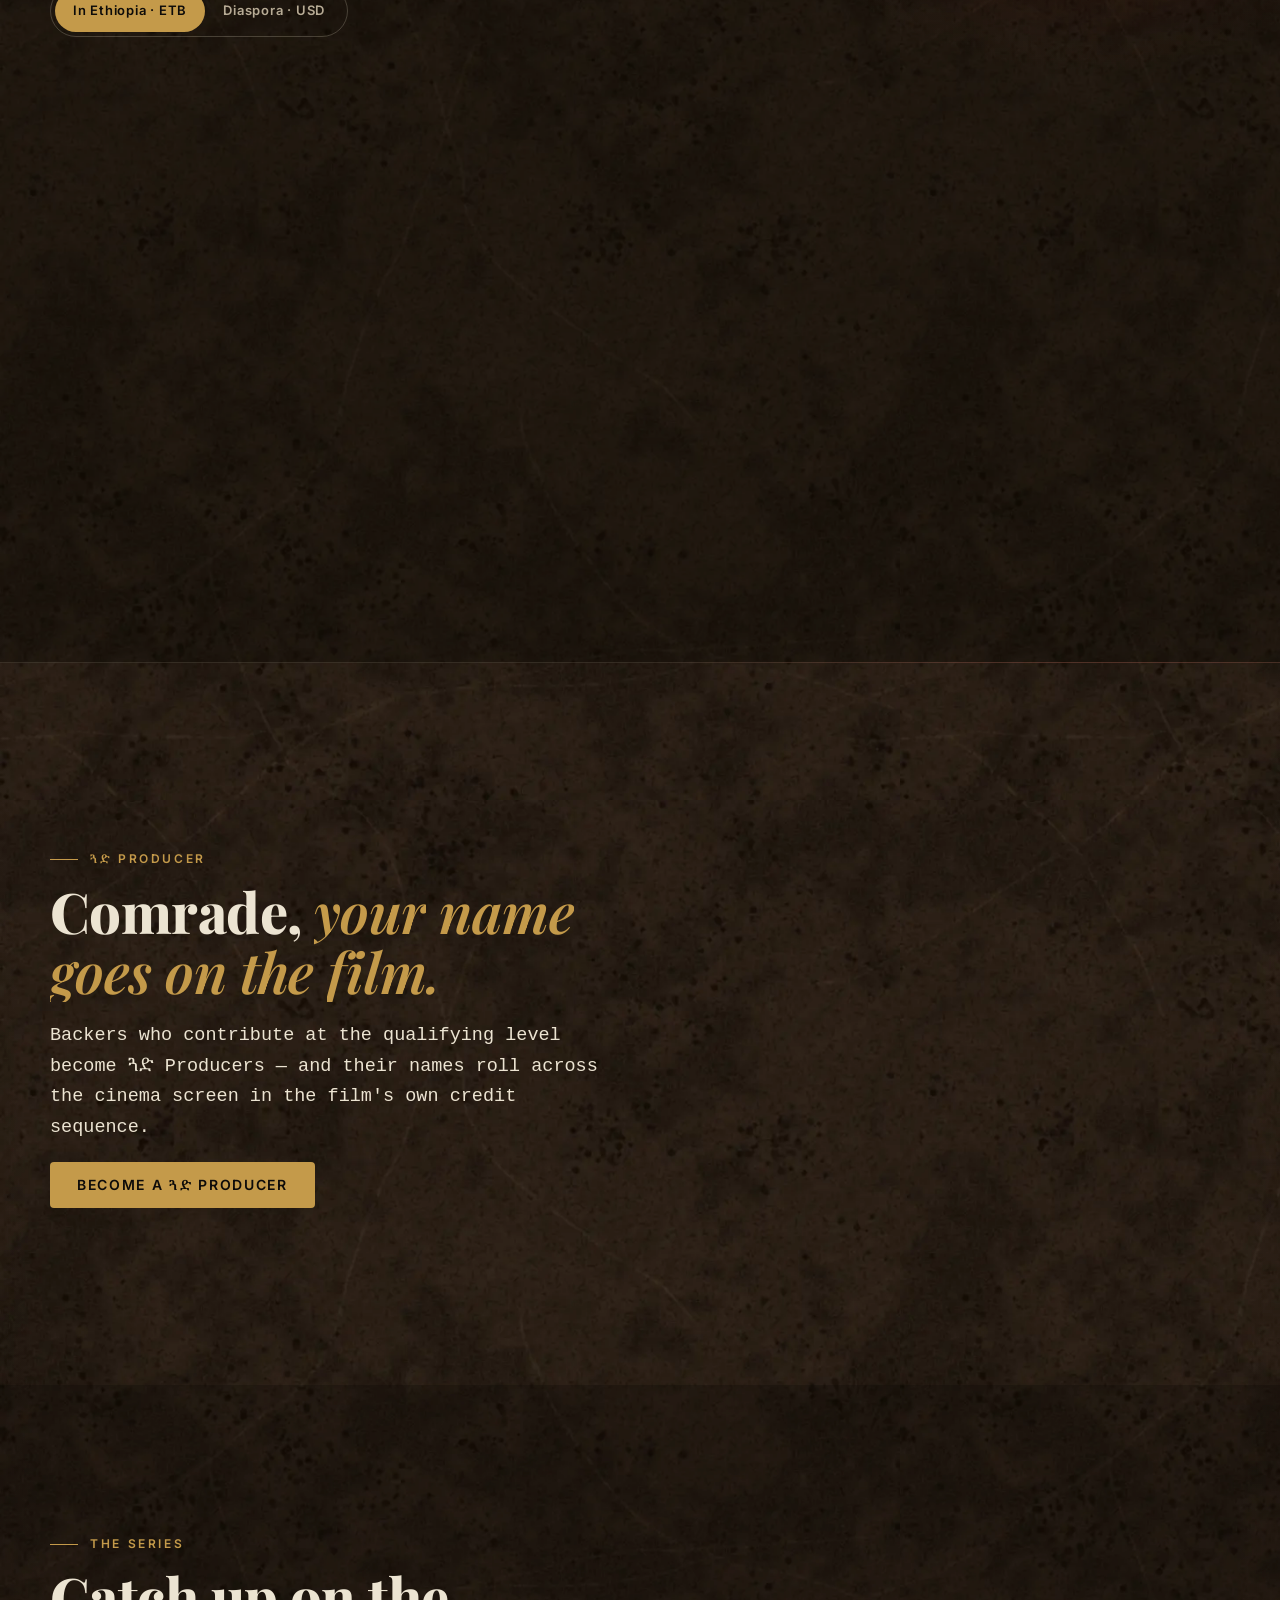
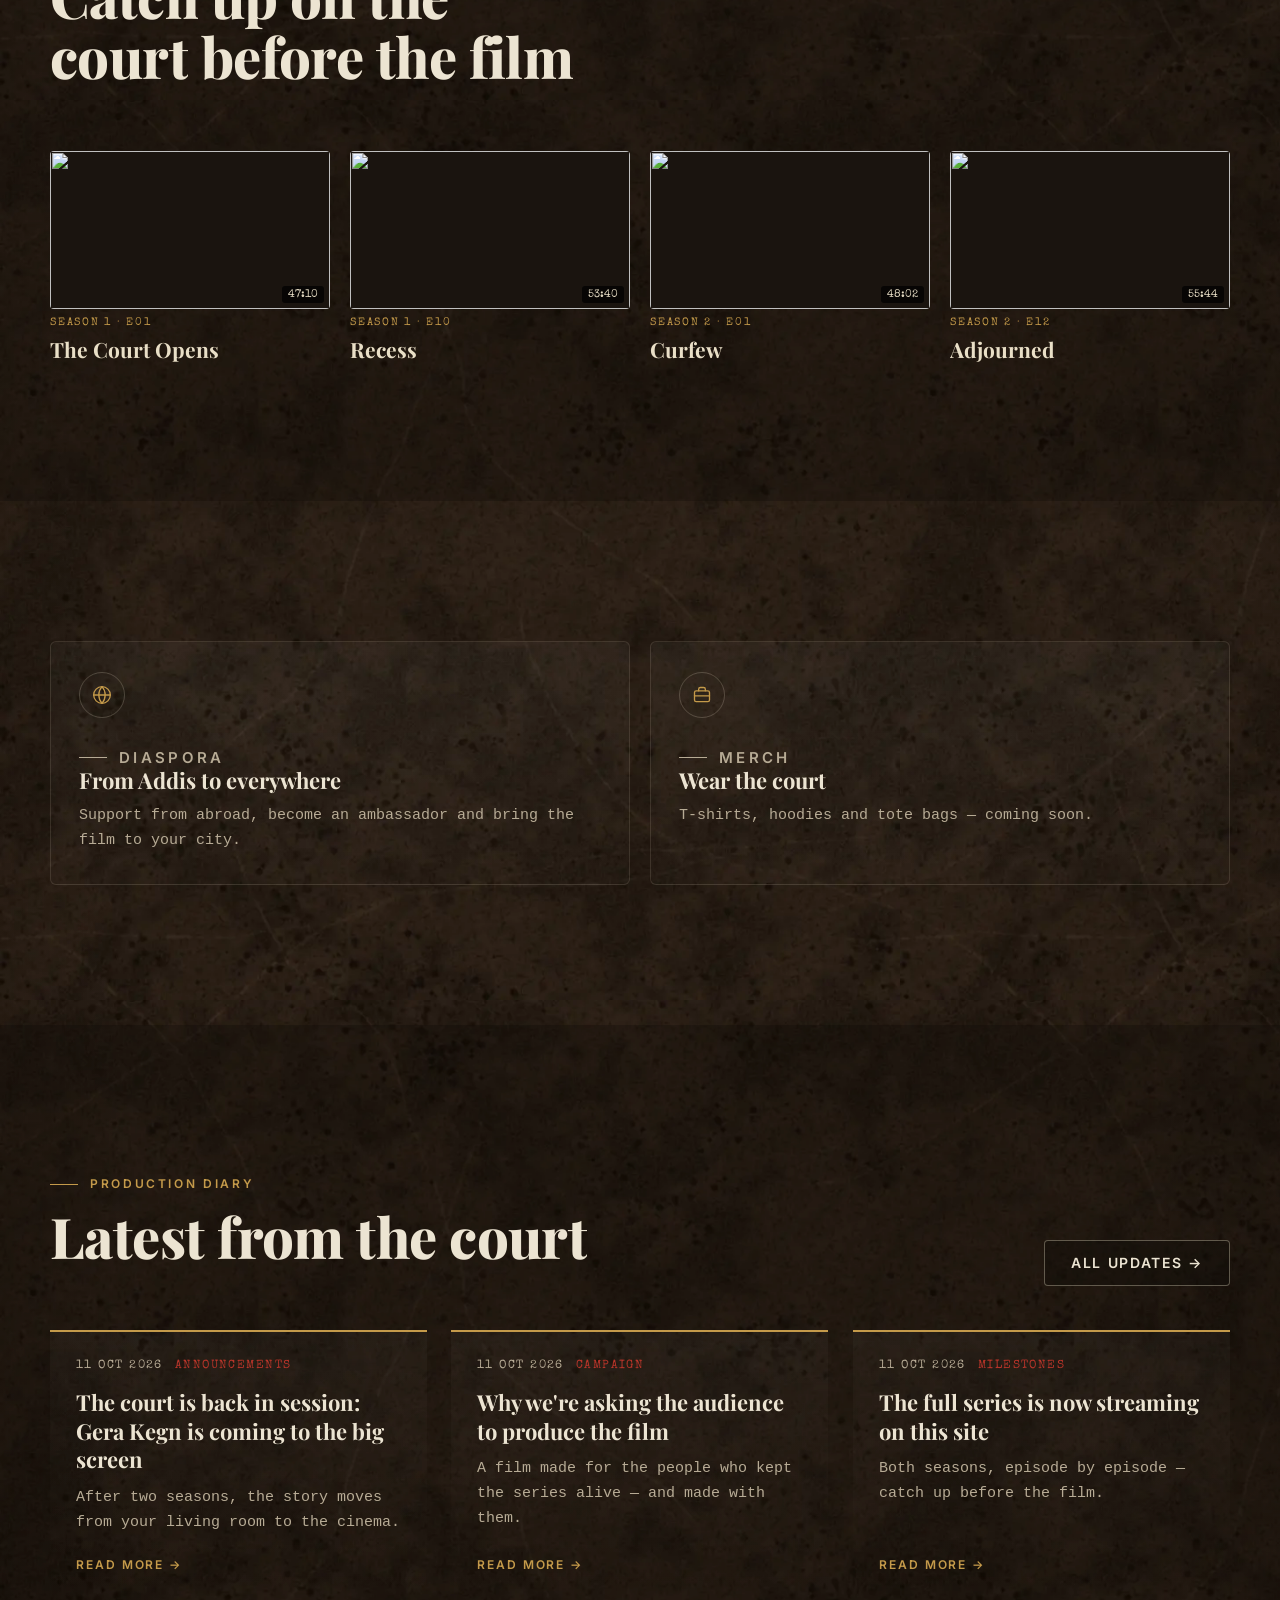
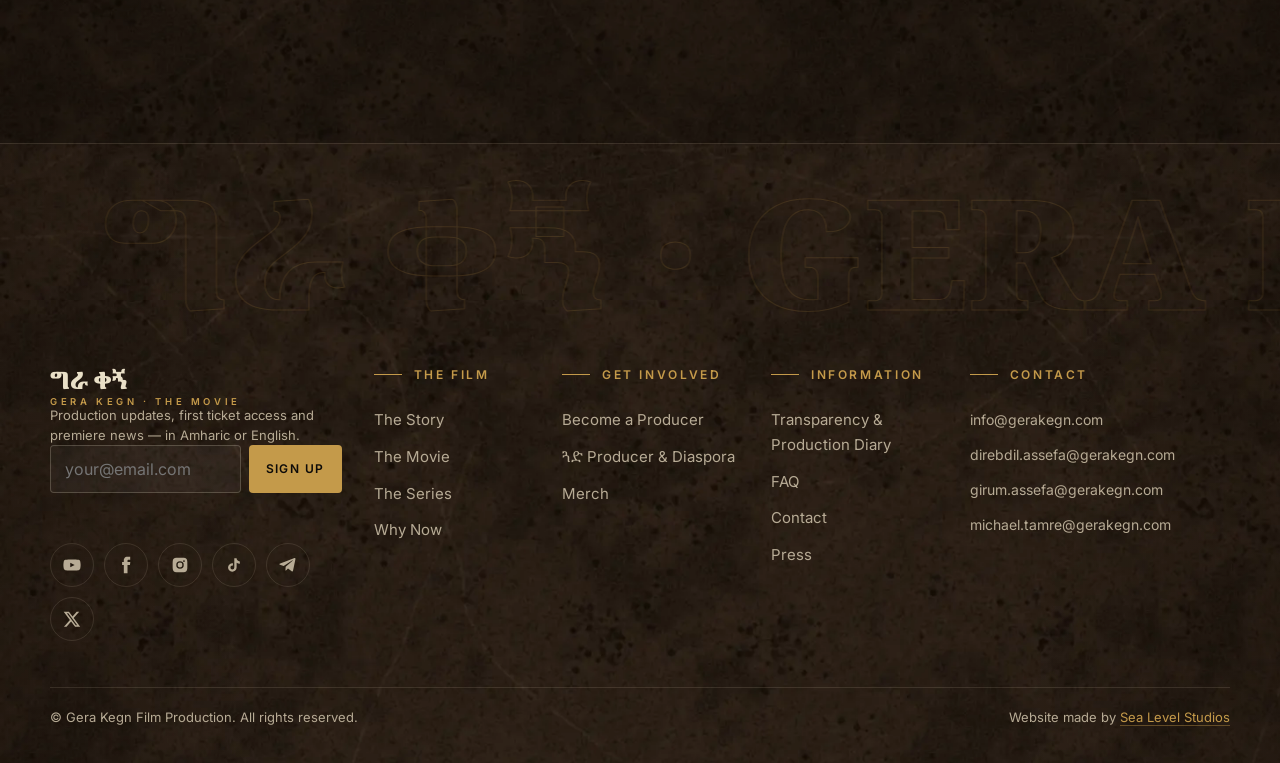
==== commit 044605fc: "Third round of edits: home intro, characters, emblems, synopsis - Home: hide the countdown; new intr" ====
--- a/index.html
+++ b/index.html
@@ -75,7 +75,10 @@
           <p class="eyebrow" data-reveal="left" data-am="ከሳሎን ወደ ሲኒማ">From living room to cinema</p>
           <h2 class="h2" data-reveal="words" data-am="ተከታታዩን ለሁለት ምዕራፍ ተከታተላችሁ… <em>አሁን በፊልሙ ሥራ ውስጥ የንቁ ማኅበረሰቡ አካል ይሁኑ።</em>">You followed the series for two seasons… <em>now become part of the active community in the making of the movie.</em></h2>
         </div>
-        <p class="lede" data-reveal="right" data-am="ግራ ቀኝ በደርግ ዘመን ከተጻፈ ልብ ወለድ ተነስቶ በሀገር ውስጥም በውጭም የተወደደ ድራማ ሆነ። የመጨረሻው ችሎት ወደ ትልቁ ስክሪን የሚመጣው በእናንተ ነው።">GERA KEGN began as a novel written under the Derg and became a drama loved at home and across the diaspora. The final hearing reaches the big screen with you.</p>
+        <div class="prose" data-reveal="right">
+          <p class="lede" data-am="በረስቲ ታውን ፊልምስ ከኢቢሲ ጋር በመተባበር የተዘጋጀውና በኢትዮጵያ ብሮድካስቲንግ ኮርፖሬሽን (ኢቢሲ) የተላለፈው የኢትዮጵያ ተከታታይ የቴሌቪዥን ድራማ ግራ ቀኝ፣ ከሃማ ቱማ ዝነኛ የአጭር ልብ ወለዶች ስብስብ <em>The Case of the Socialist Witchdoctor and Other Stories</em> በቀጥታ የተወሰደ ስላቃዊ የችሎት ሲትኮም ነው።">The Ethiopian TV series Gera Kegn (ግራ ቀኝ), produced by Rusty Town films in collaboration with EBC and broadcasted by Ethiopian Broadcasting Corporation (EBC), is a satirical courtroom sitcom directly adapted from Hama Tuma’s celebrated short story collection <em>The Case of the Socialist Witchdoctor and Other Stories</em>.</p>
+          <p class="lede" data-am="በደርግ ዘመን በነበረው አስቂኝ የሕግ እና የፖለቲካ ዳራ ላይ የተመሠረተው ይህ ትዕይንት፣ የችሎት ሂደቶችን በመጠቀም አምባገነናዊ ቢሮክራሲን፣ የርዕዮተ ዓለም ግብዝነትን እና በአምባገነን ሥርዓቶች ውስጥ ያለውን የፍትሕ እንግዳ ባሕርይ ይተቻል።">Set against the absurd legal and political backdrop of Ethiopia’s Derg era, the show uses courtroom trials to critique totalist bureaucracy, ideological hypocrisy, and the surreal nature of justice in authoritarian regimes.</p>
+        </div>
       </div>
 
       <div class="paths" data-stagger>
@@ -131,6 +134,23 @@
         <div data-reveal="right" style="justify-self:end"><a href="movie.html" class="btn btn-ghost" data-am="ዋና ተዋንያን →">Main cast →</a></div>
       </div>
       <div data-component="cast" data-only="posters"></div>
+      <div class="triad">
+        <p class="lede" data-reveal="up" data-am="እነዚህ ሦስት ዋና ገጸ ባሕሪያት በአንድነት የትዕይንቱን ጥቁር ስላቅ የሚያንቀሳቅሰውን ሞተር ይፈጥራሉ፦">Together, these three main figures create the engine for the show’s dark satire:</p>
+        <div class="cards" data-stagger>
+          <article class="card">
+            <h3 data-am="የርዕዮተ ዓለም ቧልት">Ideological Absurdity</h3>
+            <p data-am="በዐቃቤ ሕጉ፣ በተከላካይ ጠበቃው እና በዳኛው መካከል ያለው ምልልስ የፖለቲካ ንግግር እውነተኛ ማስረጃን እንዴት እንደሚተካ ያሳያል።">The back-and-forth between the Prosecutor, Defense, and Judge illustrates how political rhetoric replaces genuine evidence.</p>
+          </article>
+          <article class="card">
+            <h3 data-am="የ“ሶሻሊስቱ ጠንቋይ” መነሻ">The “Socialist Witchdoctor” Premise</h3>
+            <p data-am="የሃማ ቱማን መጽሐፍ በመከተል፣ ችሎቱ አጉል እምነት እና ዘመናዊው የመንግሥት ርዕዮተ ዓለም የሚጋጩባቸውን ጉዳዮች በተደጋጋሚ ይመለከታል — ለምሳሌ የባሕል ሐኪሞችን ወይም ተራ ዜጎችን “ፀረ-ሶሻሊስት ተግባር” በሚል ክስ ፍርድ ቤት ማቅረብ።">Mirroring Hama Tuma’s book, the court frequently tackles cases where superstition and modern state ideology clash—such as bringing traditional healers or ordinary citizens to trial on charges of “anti-socialist activity”.</p>
+          </article>
+          <article class="card">
+            <h3 data-am="የሦስቱ ትስስር">The Triad Dynamic</h3>
+            <p data-am="ግንኙነታቸው የመንግሥትን ሥልጣን (ዳኛውን እና ዐቃቤ ሕጉን) ከደካማው የመከላከል ሙከራ ጋር ያጋጫል፤ ይህም በአምባገነናዊ የፍርድ ሥርዓት ቧልት ላይ አስቂኝ ግን ልብ የሚነካ ነጸብራቅ ይፈጥራል።">The interplay pits state authority (Judge &amp; Prosecutor) against the fragile attempts at defense, creating a comedic yet poignant reflection on authoritarian judicial farce.</p>
+          </article>
+        </div>
+      </div>
     </div>
   </section>
 
--- a/assets/css/style.css
+++ b/assets/css/style.css
@@ -404,39 +404,15 @@
 }
 .banner .drift { position: absolute; left: 0; bottom: -.25em; }
 
-/* ---------- case files ---------- */
-.case-grid { display: grid; grid-template-columns: repeat(3, 1fr); gap: 32px 24px; }
-.case { position: relative; text-align: left; border: 0; padding: 0; background: none; perspective: 1200px; aspect-ratio: 4 / 3.3; color: var(--paper-ink); }
-.case-inner { position: absolute; inset: 0; transition: transform .8s var(--ease); transform-style: preserve-3d; display: block; }
-.case.open .case-inner { transform: rotateY(180deg); }
-.case-face {
-  position: absolute; inset: 0; backface-visibility: hidden; -webkit-backface-visibility: hidden;
-  border-radius: 3px 10px 3px 3px; padding: 30px 26px 24px; display: flex; flex-direction: column;
-  background: linear-gradient(180deg, #d7b77a, #c29f5e); box-shadow: 0 24px 50px -20px rgba(0, 0, 0, .9);
-}
-.case-face::before { content: ""; position: absolute; top: -14px; left: 0; width: 42%; height: 16px; border-radius: 6px 10px 0 0; background: #d7b77a; }
-.case-no { font: 400 13px/1 var(--f-type); letter-spacing: .14em; color: #5a4524; }
-.case-title { font: 700 25px/1.2 var(--f-display); margin: auto 0 10px; }
-html[lang="am"] .case-title { font-family: var(--f-ethi); }
-.case-meta { display: flex; justify-content: space-between; align-items: center; font: 400 12px var(--f-type); letter-spacing: .12em; color: #5a4524; border-top: 1px solid rgba(90, 69, 36, .35); padding-top: 12px; }
-.case-stamp {
-  position: absolute; top: 24px; right: 20px; font: 400 13px/1 var(--f-type); letter-spacing: .18em; color: rgba(158, 42, 32, .85);
-  border: 2px solid currentColor; padding: 6px 8px 5px; transform: rotate(-9deg); mix-blend-mode: multiply;
-}
-.case.is-in .case-stamp { animation: stampC .45s var(--ease) calc(var(--i, 0) * 90ms + .5s) both; }
-@keyframes stampC { from { transform: rotate(-9deg) scale(2); opacity: 0; } }
-html[lang="am"] .case-stamp { font-family: var(--f-ethi); font-weight: 700; letter-spacing: .02em; }
-.case-back { transform: rotateY(180deg); background: linear-gradient(180deg, var(--paper), var(--paper-2)); }
-.case-back .case-no { font-size: 12px; color: #6b5a44; margin-bottom: 14px; }
-.case-text { font: 400 15.5px/1.6 var(--f-type); }
-html[lang="am"] .case-text { font-family: var(--f-ethi); }
-.case-close { margin-top: auto; font: 600 11px var(--f-body); letter-spacing: .16em; text-transform: uppercase; color: var(--red); }
-.case:hover .case-face { box-shadow: 0 34px 60px -20px rgba(0, 0, 0, .95); }
-.case.sealed .case-front { background: linear-gradient(180deg, #3a2a1c, #241a11); color: var(--paper); }
-.case.sealed .case-face::before { background: #3a2a1c; }
-.case.sealed .case-no, .case.sealed .case-meta { color: var(--gold); border-color: rgba(196, 154, 74, .3); }
-.case.sealed .case-stamp { color: var(--red-2); mix-blend-mode: normal; font-size: 18px; }
-.case.sealed .case-back { background: linear-gradient(180deg, #3a2a1c, #241a11); color: var(--paper); }
+/* ---------- case verdicts ---------- */
+.verdict-grid { display: grid; grid-template-columns: repeat(2, 1fr); gap: 32px 24px; }
+.verdict { display: block; color: var(--paper); text-decoration: none; transition: transform .35s var(--ease); }
+.verdict img { display: block; width: 100%; height: auto; aspect-ratio: 16 / 9; box-shadow: 0 24px 44px -22px rgba(0, 0, 0, .9); transition: box-shadow .35s var(--ease); }
+.verdict-meta { display: flex; justify-content: space-between; gap: 12px; padding-top: 12px; font: 400 13px/1.3 var(--f-type); letter-spacing: .08em; }
+html[lang="am"] .verdict-meta { font-family: var(--f-ethi); letter-spacing: 0; }
+.verdict-meta span:last-child { color: var(--gold); white-space: nowrap; }
+.verdict:hover { transform: translateY(-4px); }
+.verdict:hover img { box-shadow: 0 34px 60px -20px rgba(0, 0, 0, .95); }
 
 /* ---------- cast & crew ---------- */
 .cast-grid { display: grid; grid-template-columns: repeat(3, 1fr); gap: 28px; }
@@ -843,7 +819,7 @@
 }
 @media (max-width: 920px) {
   .split, .split-60, .media-grid { grid-template-columns: 1fr; }
-  .case-grid, .cast-grid, .news-grid, .paths, .cards, .ep-featured, .gallery-wide { grid-template-columns: repeat(2, 1fr); }
+  .cast-grid, .news-grid, .paths, .cards, .ep-featured, .gallery-wide { grid-template-columns: repeat(2, 1fr); }
   .ep-list { grid-template-columns: 1fr; }
   .menu { grid-template-columns: 1fr; align-content: start; }
   .menu-list { grid-template-columns: 1fr; }
@@ -855,8 +831,7 @@
   .nav { height: 64px; }
   .nav-cta, .menu-btn-label { display: none; }
   .menu { padding-top: 84px; }
-  .case-grid, .cast-grid, .news-grid, .tiers, .city-list, .paths, .cards, .cards-2, .cards-4, .packages, .steps, .ep-featured, .form-grid, .gallery-wide, .timeline { grid-template-columns: 1fr; }
-  .case { aspect-ratio: 4 / 3; }
+  .verdict-grid, .cast-grid, .news-grid, .tiers, .city-list, .paths, .cards, .cards-2, .cards-4, .packages, .steps, .ep-featured, .form-grid, .gallery-wide, .timeline { grid-template-columns: 1fr; }
   .stats b { font-size: 30px; }
   .paper { padding: 40px 22px 32px; }
   .amount-picker { grid-template-columns: repeat(2, 1fr); }
@@ -1302,3 +1277,20 @@
 .menu-no { font: 400 11px var(--f-body); color: var(--muted); }
 .menu-label, html[lang="am"] .menu-label { font: 400 18px/1.35 var(--f-body); letter-spacing: .01em; }
 html[lang="am"] .menu-label { font-family: var(--f-ethi); font-weight: 500; }
+
+/* Countdown switched off in Site settings */
+.countdown[hidden] { display: none; }
+
+/* The two campaign emblems take turns; the animated one stays alone for reduced motion */
+.emblem-alt { position: absolute; inset: 0; z-index: 1; width: 100%; height: 100%; border-radius: 3px; opacity: 0; pointer-events: none; }
+.is-playing .emblem-alt { animation: emblem-swap 16s ease-in-out infinite; }
+@keyframes emblem-swap { 0%, 42% { opacity: 0; } 50%, 92% { opacity: 1; } 100% { opacity: 0; } }
+
+/* What the three characters add up to, under their posters */
+.triad { margin-top: clamp(48px, 7vw, 80px); }
+.triad > .lede { max-width: 720px; margin: 0 0 28px; }
+
+/* Four levels (Diaspora USD) sit two by two rather than three and one */
+@media (min-width: 641px) and (max-width: 1160px) {
+  .tiers:has(> .tier:nth-child(4):last-child) .tier { flex-basis: 40%; }
+}
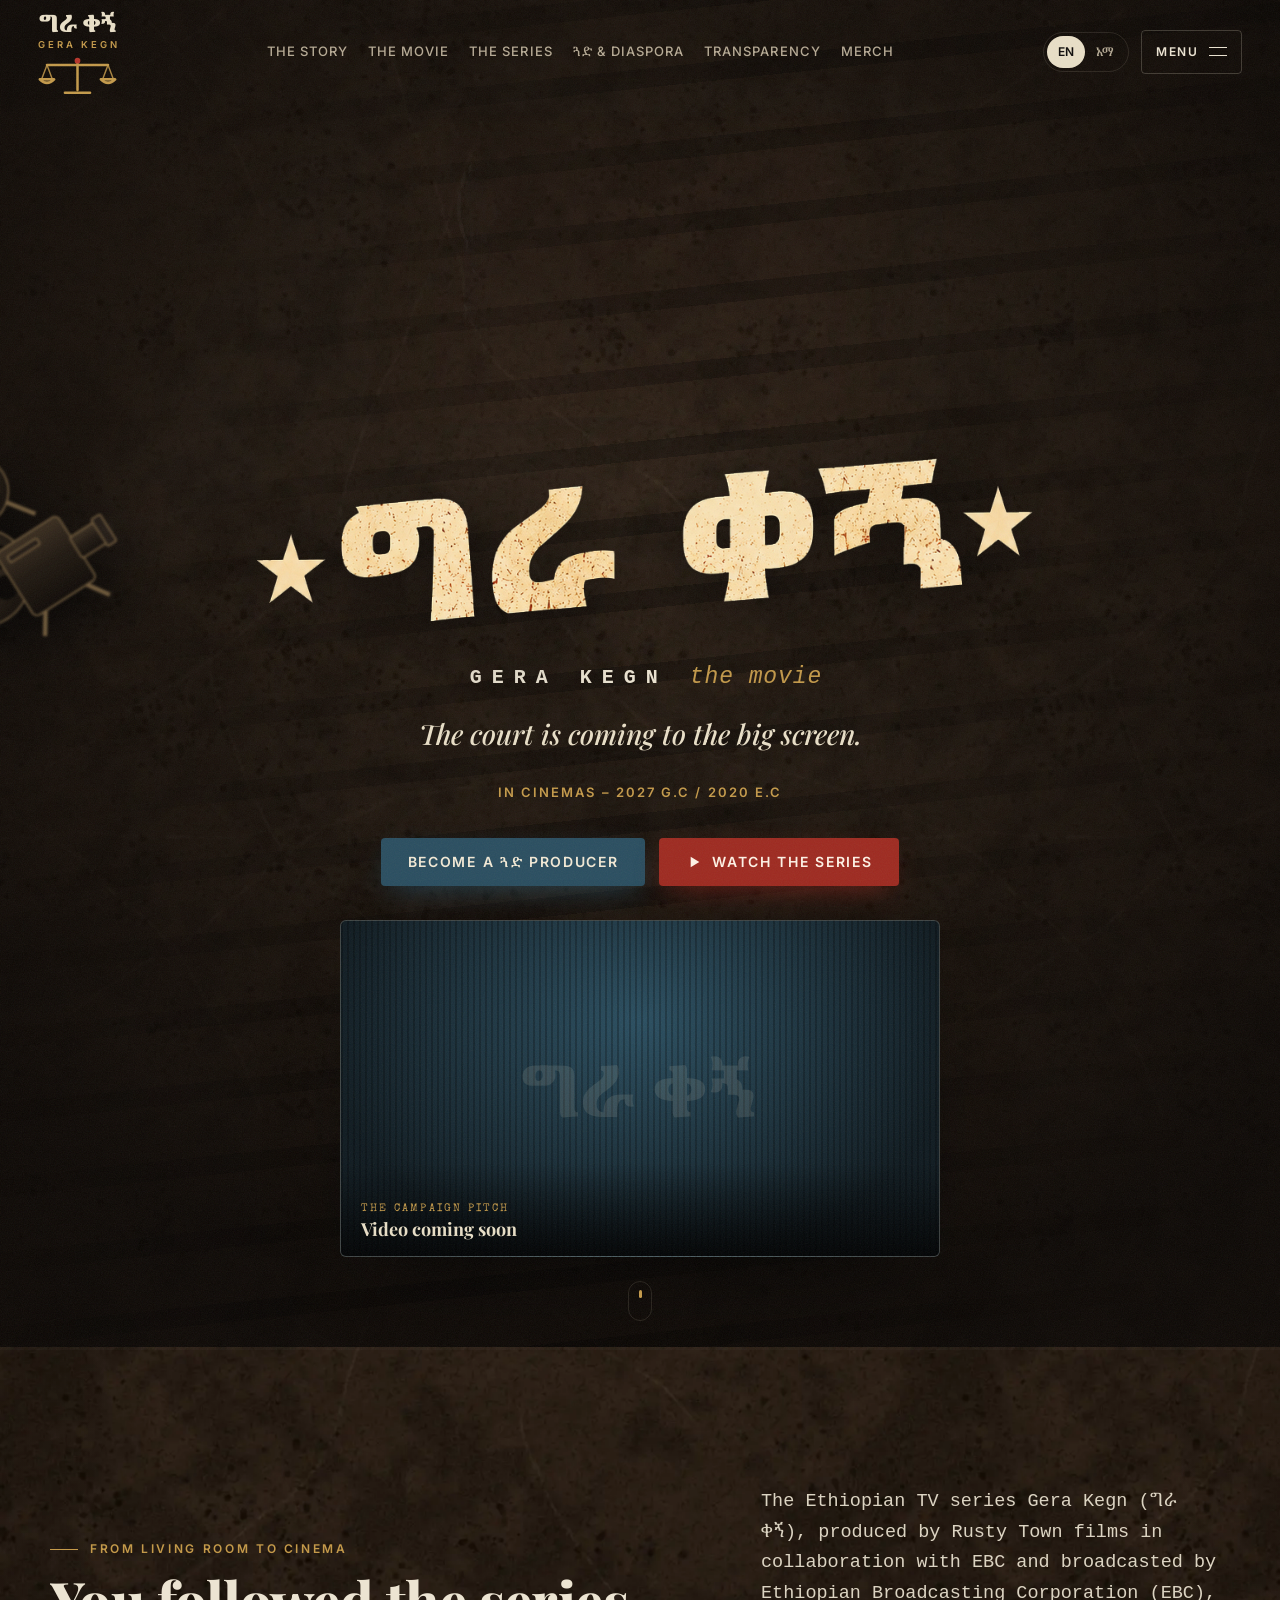
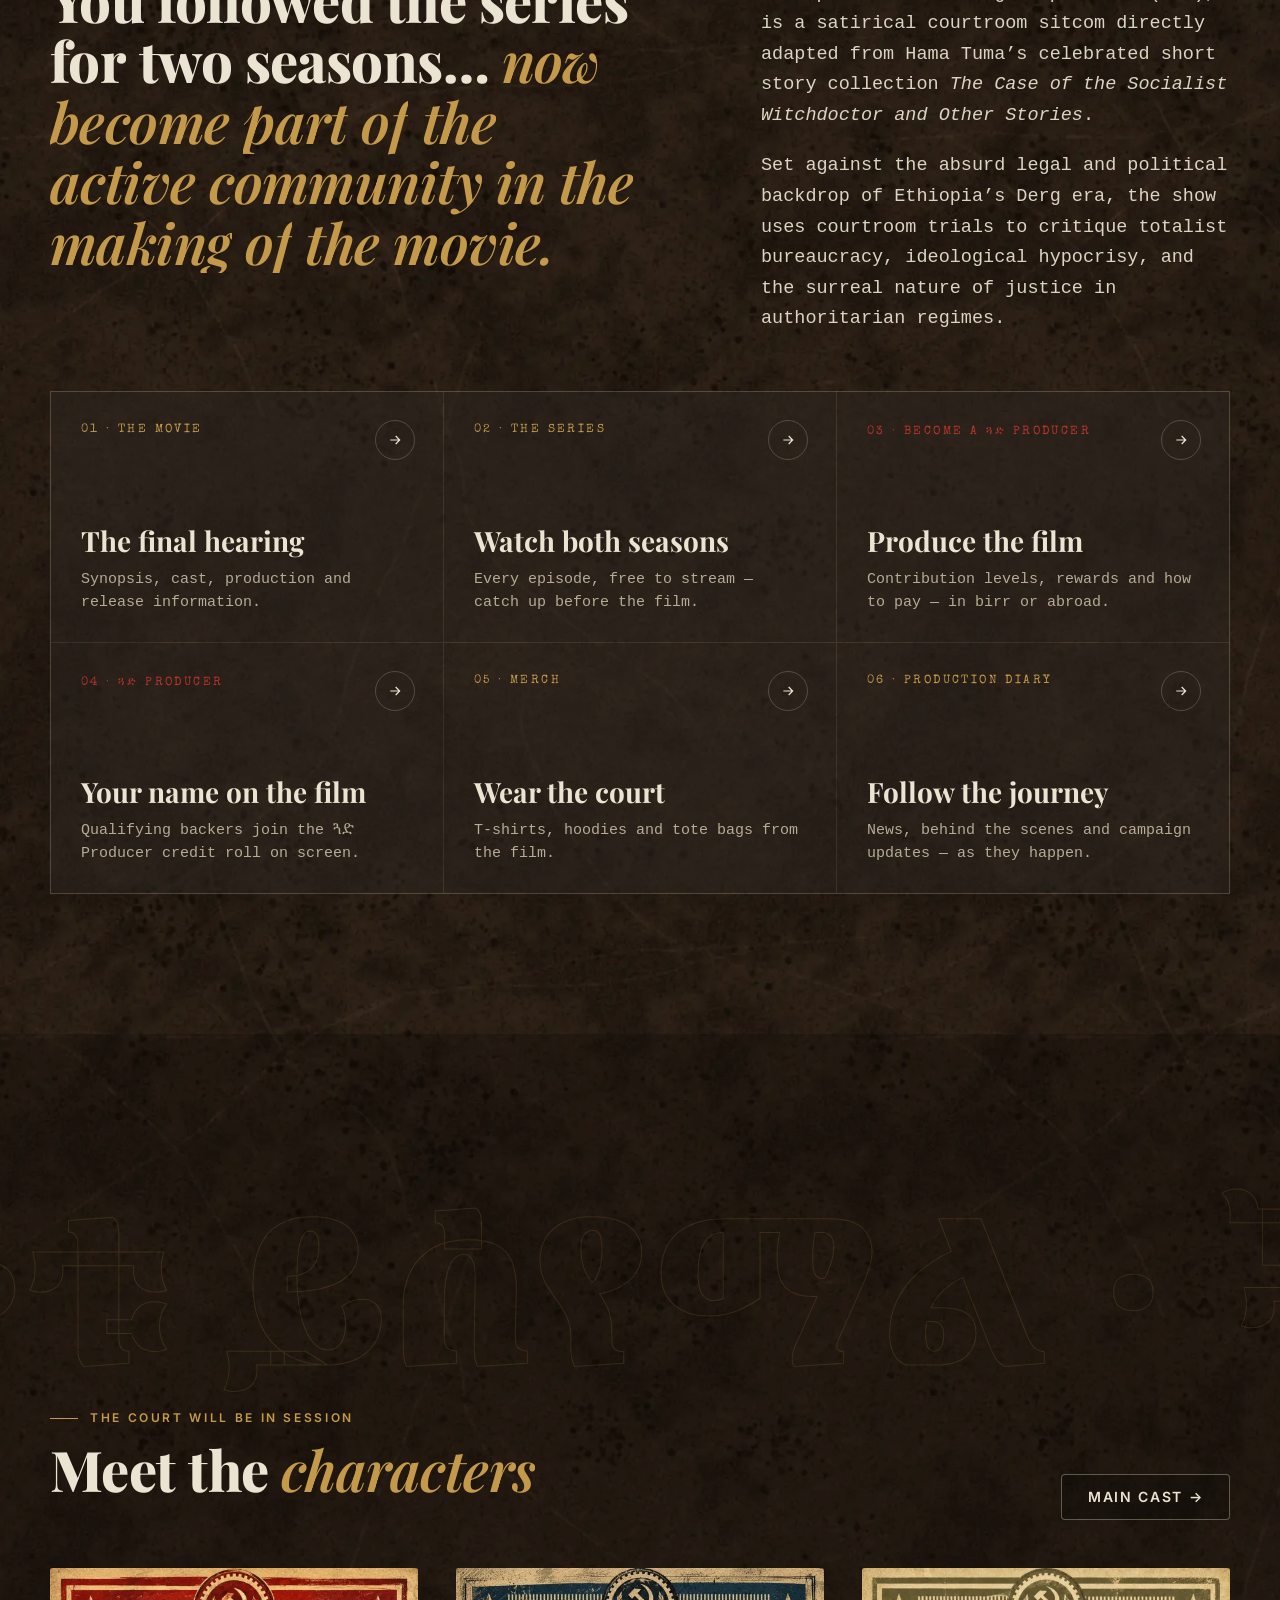
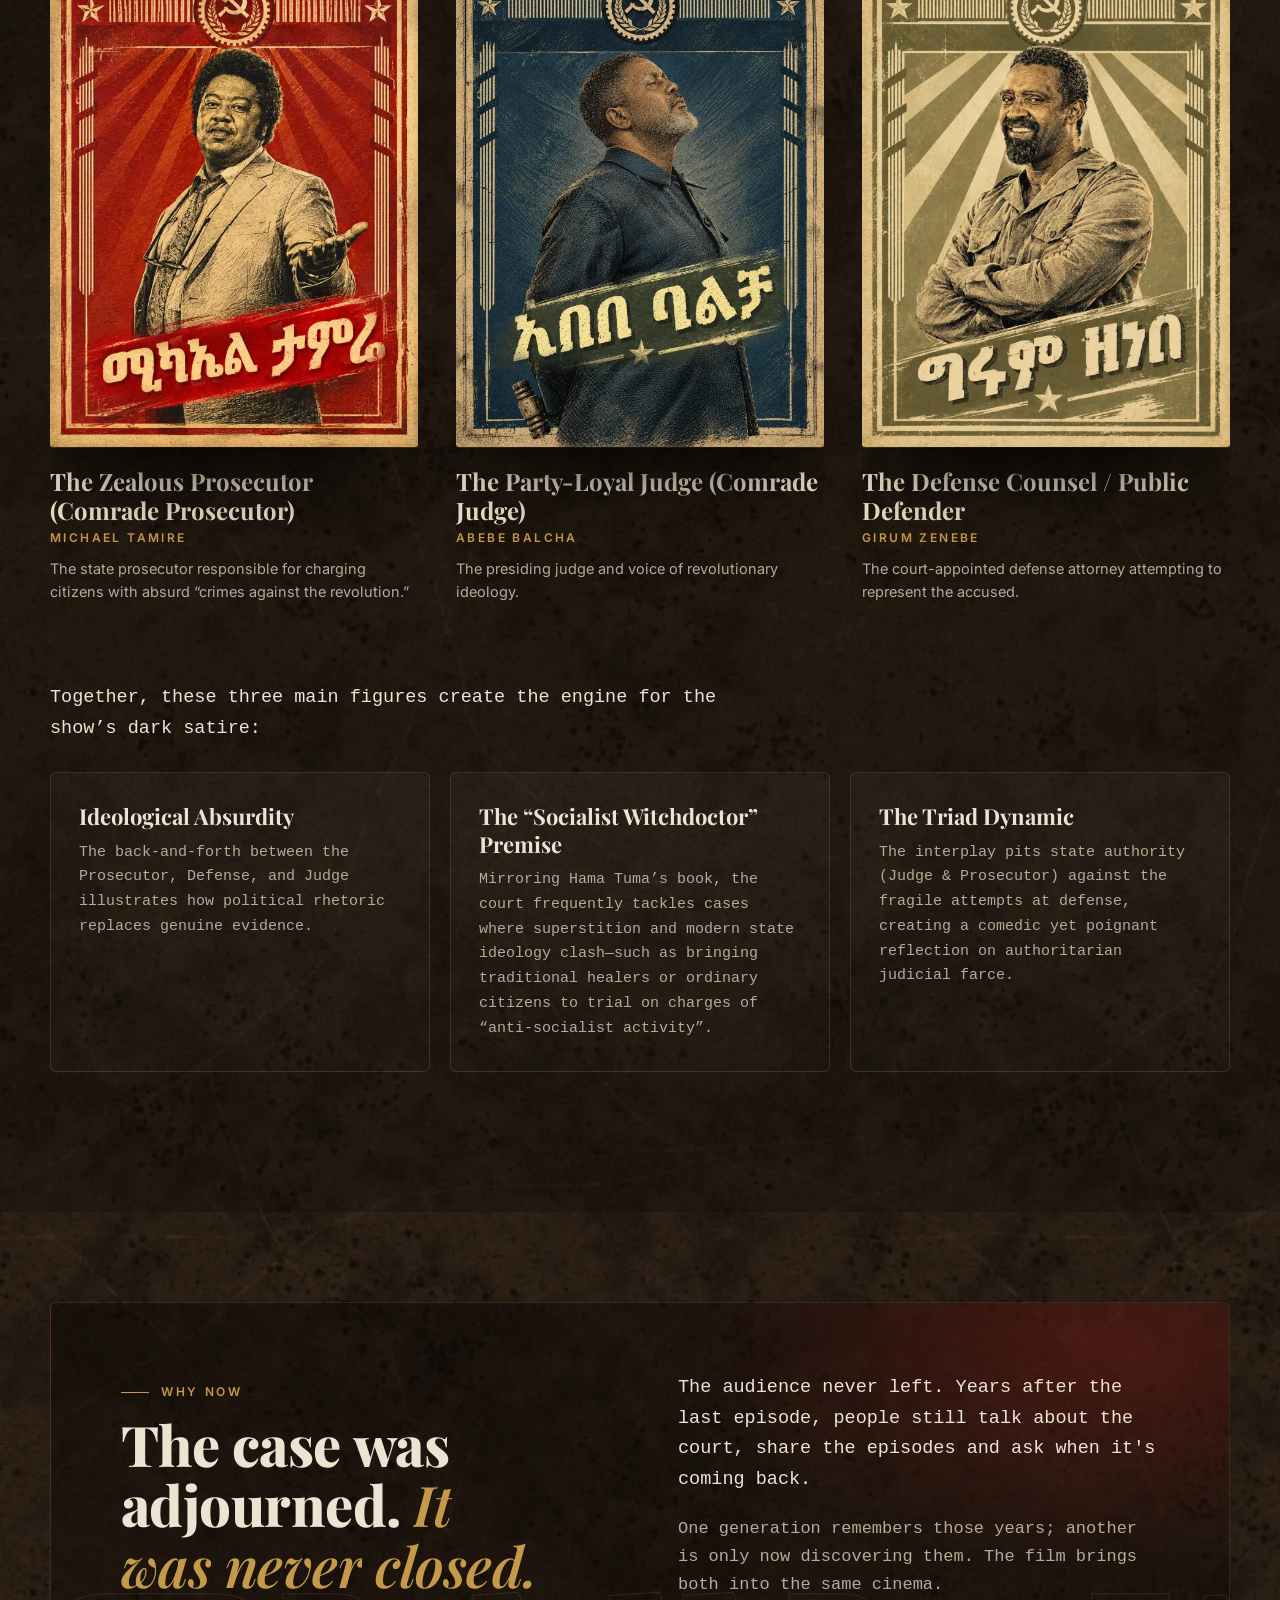
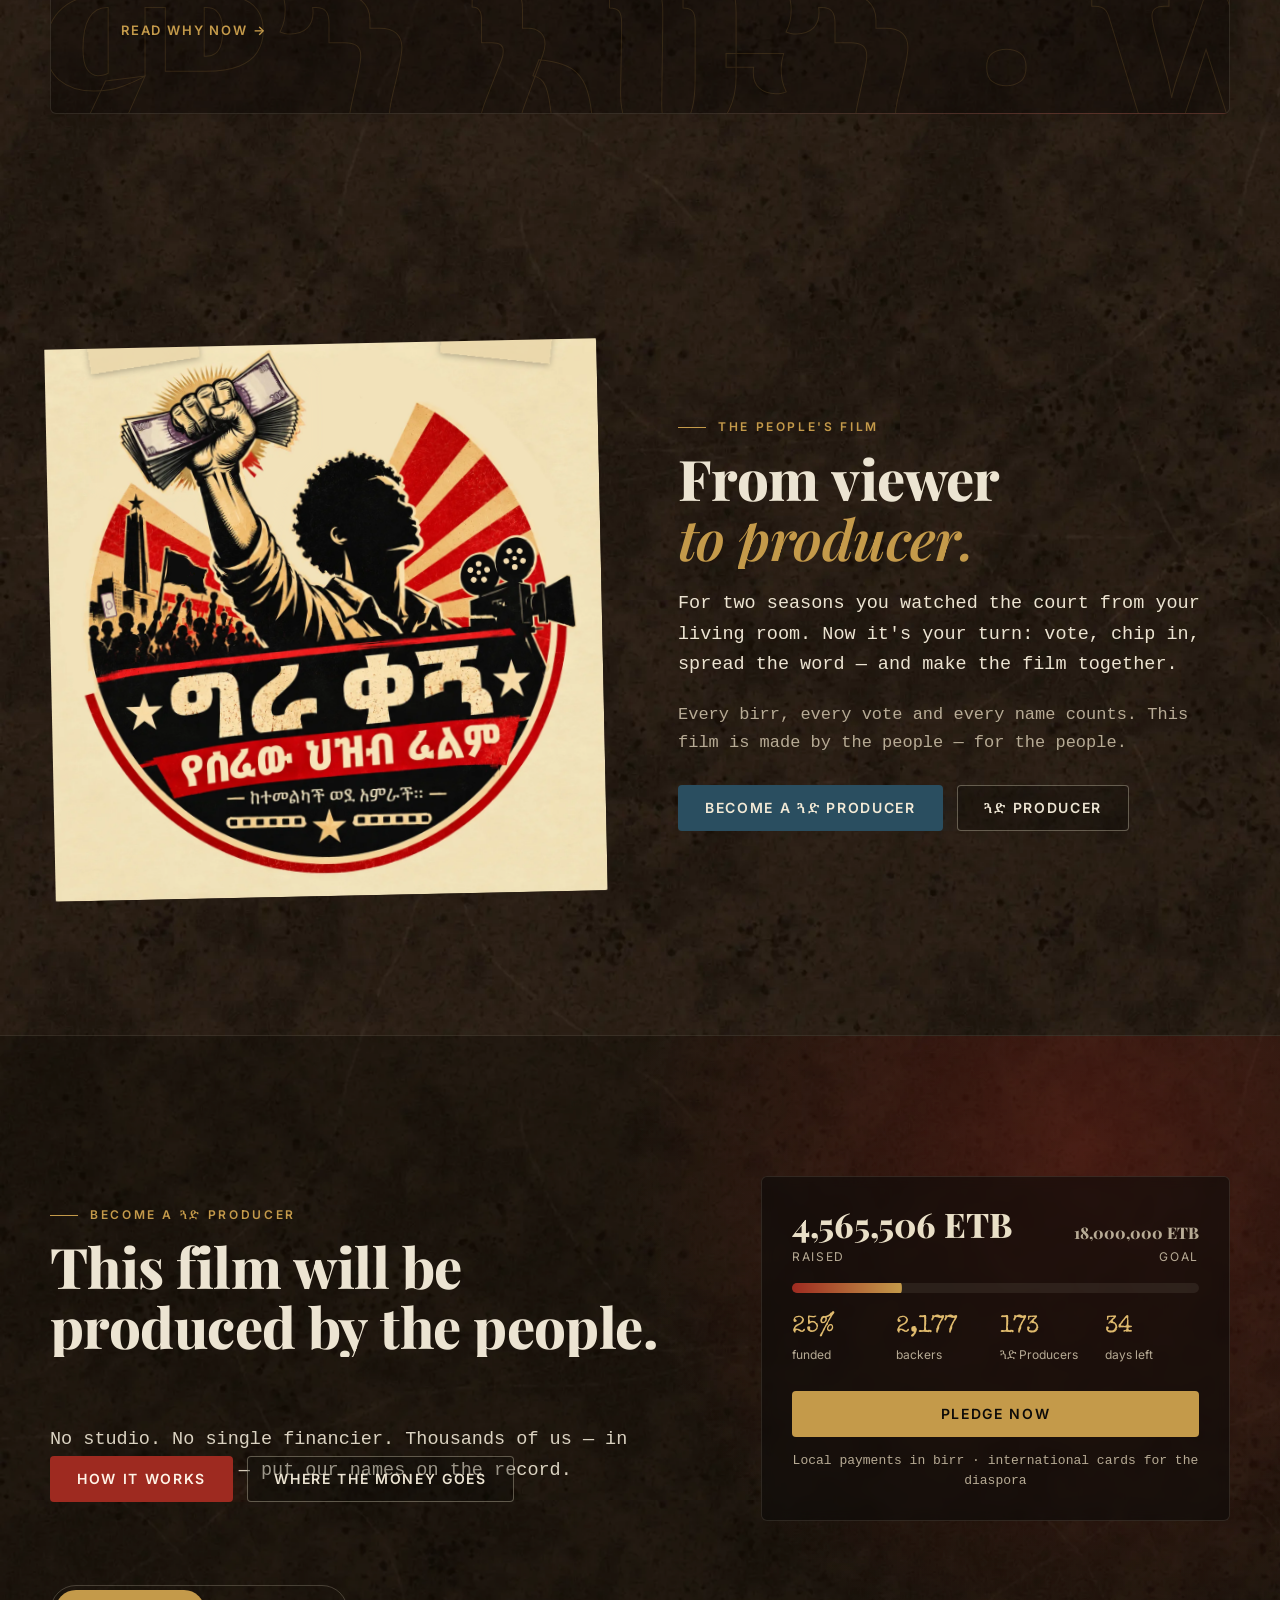
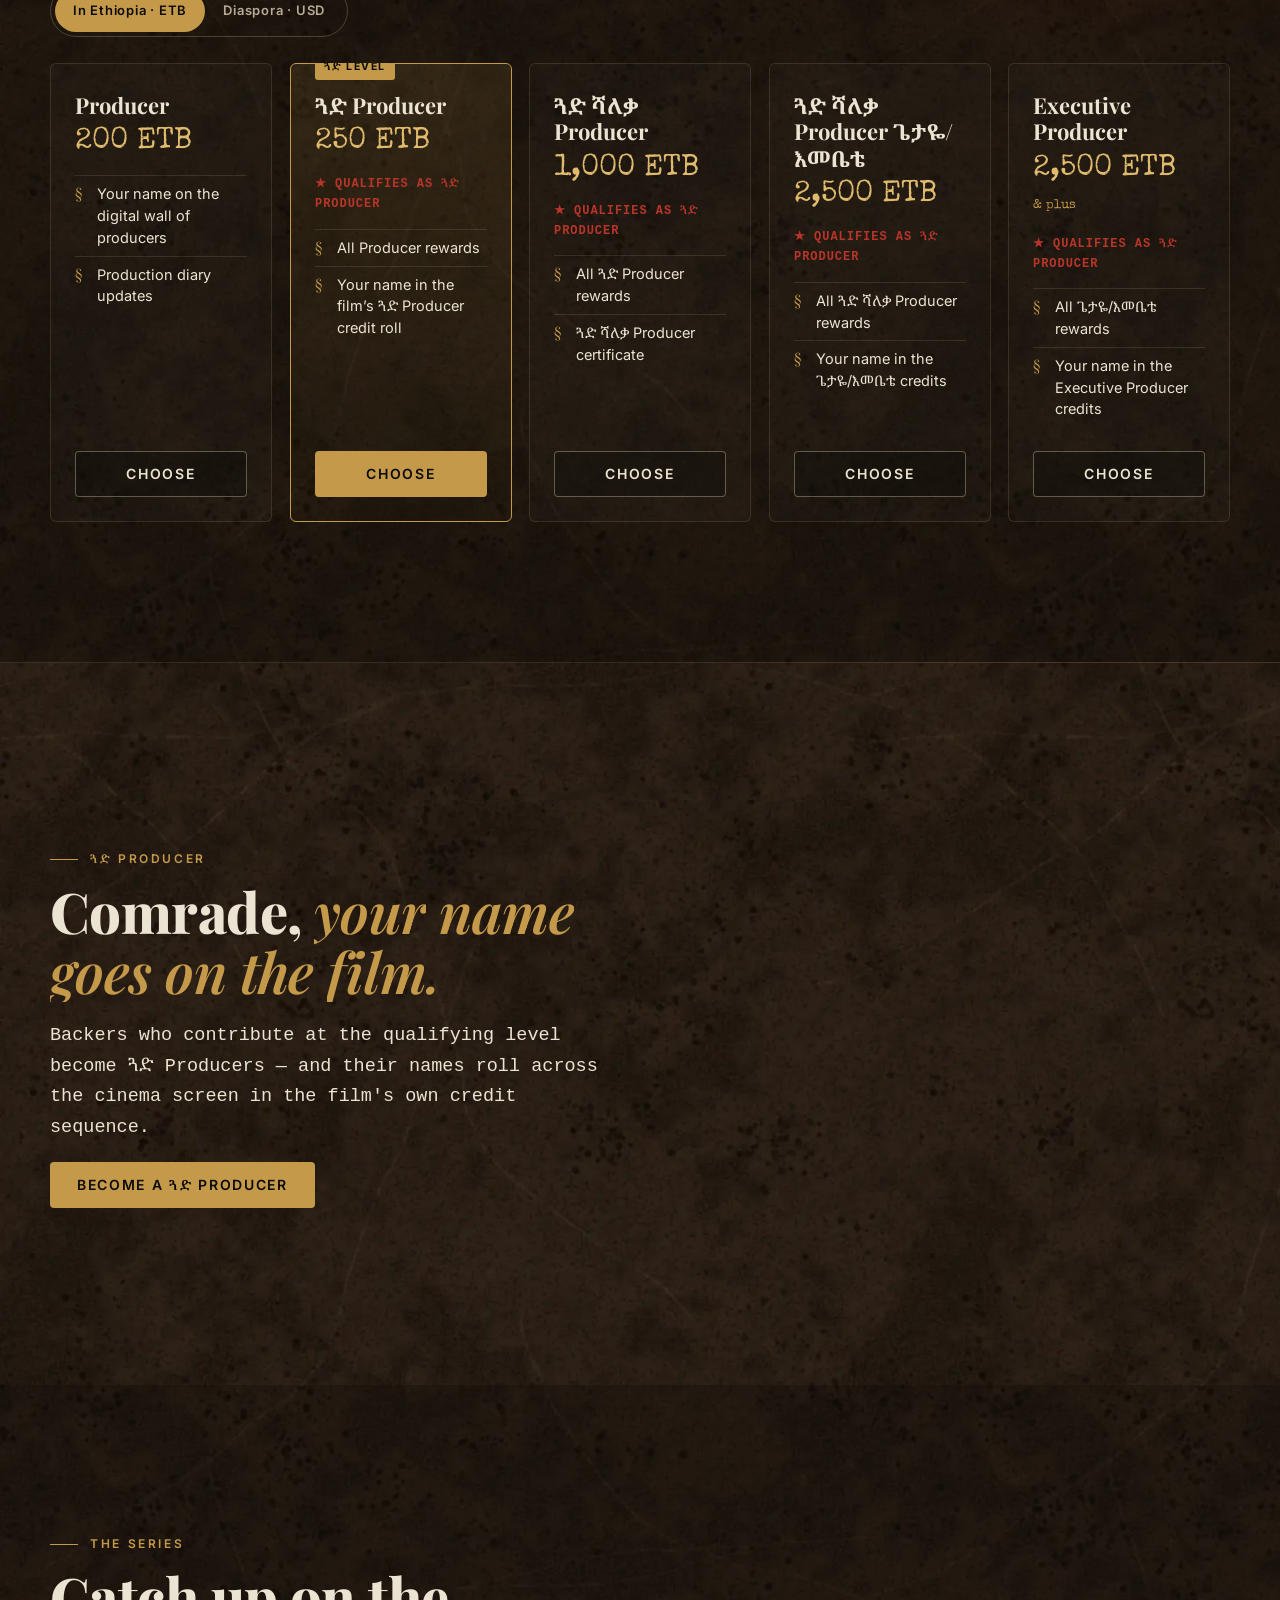
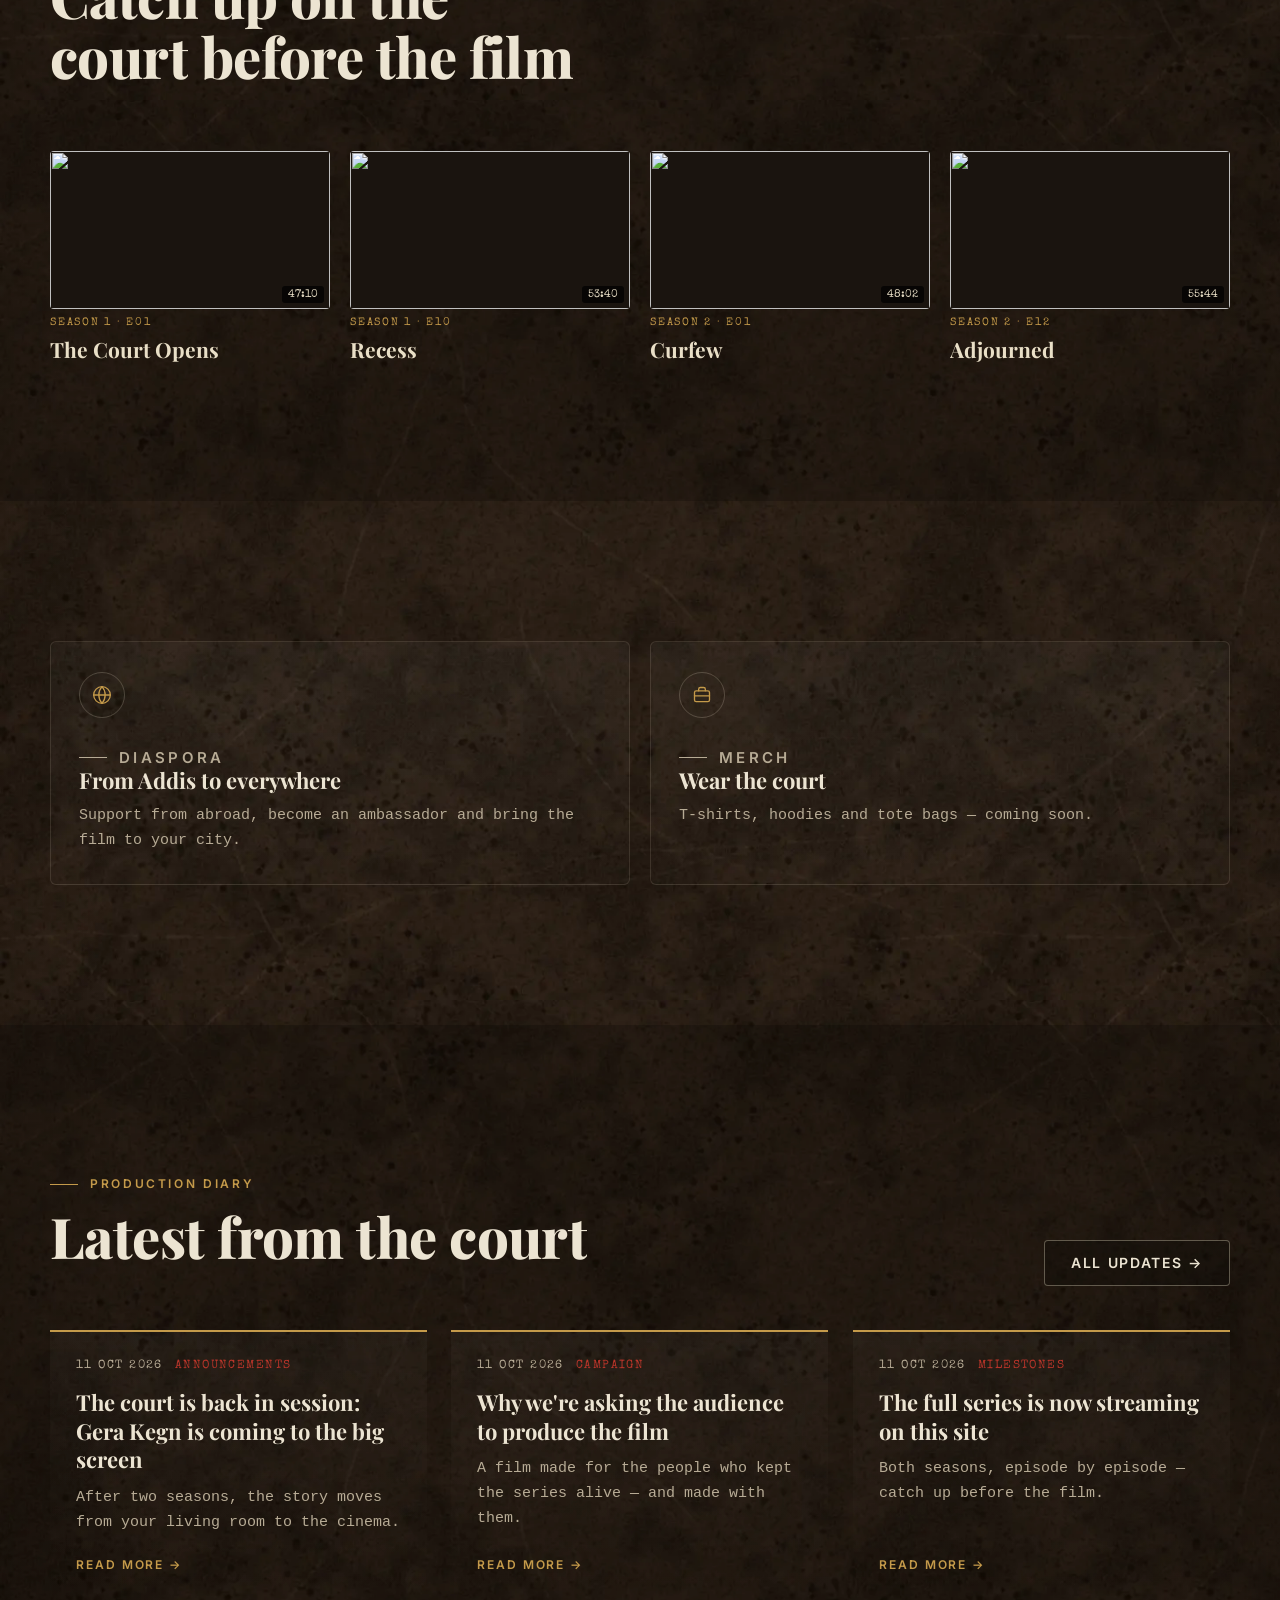
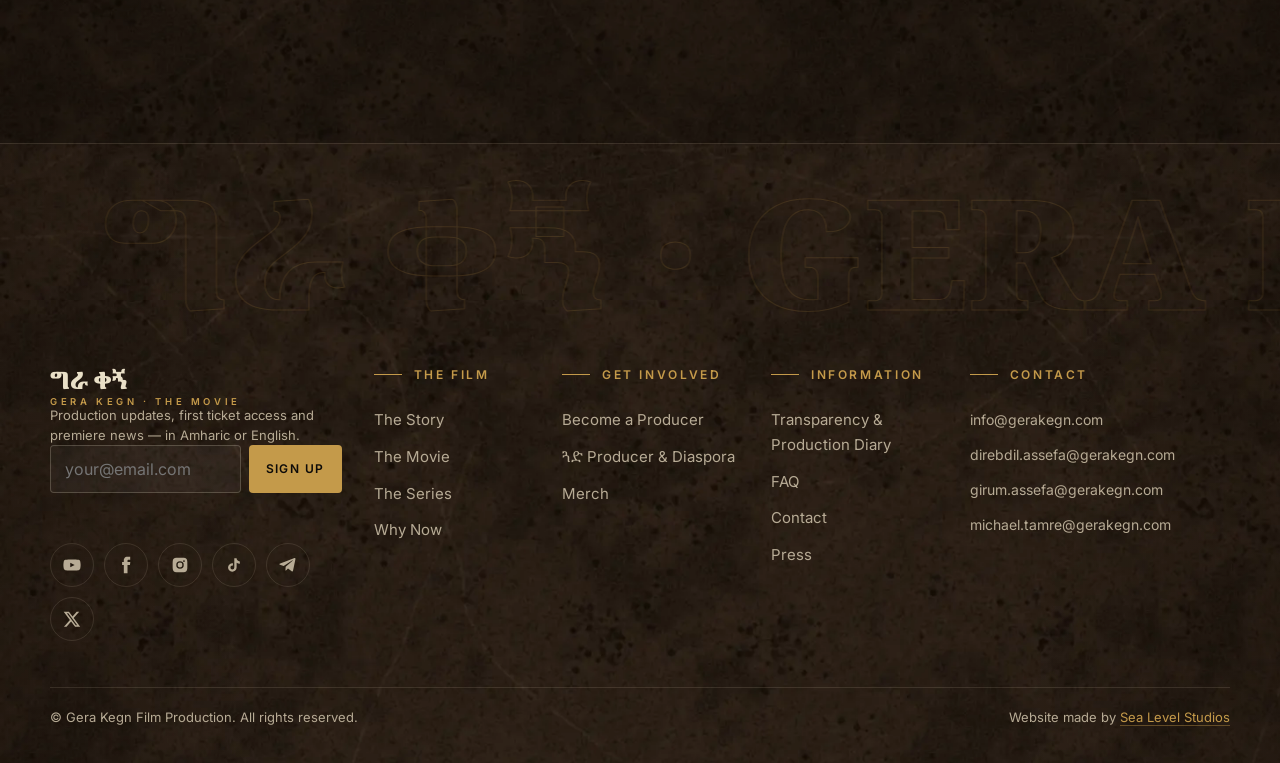
==== commit 35671800: "Hero: an old cinema projector casts the three-characters film - Partly visible projector at the left" ====
--- a/index.html
+++ b/index.html
@@ -40,13 +40,44 @@
 
   <!-- ============ HERO ============ -->
   <section class="hero">
-    <div class="hero-bg" aria-hidden="true"><div class="hero-light"></div><div class="hero-blinds"></div></div>
+    <div class="hero-bg" aria-hidden="true"><div class="hero-blinds"></div></div>
+    <!-- The old cinema projector at the left casts its beam onto the film (beam drawn by core.js) -->
+    <svg class="beam" aria-hidden="true"><defs>
+      <linearGradient id="beam-fill" gradientUnits="userSpaceOnUse"><stop offset="0" stop-color="#fff6dc" stop-opacity=".5"/><stop offset=".25" stop-color="#f3dfae" stop-opacity=".17"/><stop offset="1" stop-color="#f3dfae" stop-opacity=".09"/></linearGradient>
+      <filter id="beam-soft" x="-10%" y="-30%" width="120%" height="160%"><feGaussianBlur stdDeviation="5"/></filter>
+      <filter id="beam-haze" x="-10%" y="-40%" width="120%" height="180%"><feGaussianBlur stdDeviation="22"/></filter>
+      <clipPath id="beam-clip"><polygon/></clipPath>
+    </defs>
+      <polygon class="beam-haze" fill="url(#beam-fill)" filter="url(#beam-haze)"/>
+      <polygon class="beam-core" fill="url(#beam-fill)" filter="url(#beam-soft)"/>
+      <g class="beam-dust" clip-path="url(#beam-clip)"></g>
+    </svg>
+    <svg class="projector" viewBox="0 0 220 230" aria-hidden="true">
+      <defs>
+        <linearGradient id="pj-metal" x1="0" y1="0" x2="0" y2="1"><stop offset="0" stop-color="#4a3a28"/><stop offset=".45" stop-color="#2a2016"/><stop offset="1" stop-color="#140e09"/></linearGradient>
+        <radialGradient id="pj-reel" cx=".38" cy=".32" r=".8"><stop offset="0" stop-color="#5a4733"/><stop offset=".6" stop-color="#2a2016"/><stop offset="1" stop-color="#120c08"/></radialGradient>
+      </defs>
+      <g fill="url(#pj-metal)" stroke="#8a6f48" stroke-width="2">
+        <path d="M88 92 L104 40 M150 104 L104 40" stroke-width="5" fill="none"/>
+        <path d="M44 150 L78 128" stroke-width="6" fill="none"/>
+        <g class="reel reel-back"><circle cx="104" cy="44" r="40" fill="url(#pj-reel)"/><circle cx="104" cy="44" r="7" fill="#b08a52"/>
+          <g fill="#0b0805" stroke="none"><circle cx="104" cy="22" r="10"/><circle cx="125" cy="37" r="10"/><circle cx="117" cy="62" r="10"/><circle cx="91" cy="62" r="10"/><circle cx="83" cy="37" r="10"/></g></g>
+        <g class="reel reel-front"><circle cx="58" cy="132" r="56" fill="url(#pj-reel)"/><circle cx="58" cy="132" r="9" fill="#b08a52"/>
+          <g fill="#0b0805" stroke="none"><circle cx="58" cy="101" r="14"/><circle cx="87.5" cy="122.5" r="14"/><circle cx="76" cy="157" r="14"/><circle cx="40" cy="157" r="14"/><circle cx="28.5" cy="122.5" r="14"/></g></g>
+        <rect x="86" y="118" width="84" height="86" rx="6"/>
+        <rect x="96" y="128" width="40" height="8" rx="2" fill="#2a2018"/>
+        <rect x="168" y="148" width="34" height="28" rx="3"/>
+        <rect x="200" y="144" width="12" height="36" rx="2" fill="#2a2018"/>
+        <path d="M100 204 L84 228 M156 204 L172 228" stroke-width="5"/>
+      </g>
+      <circle class="lens" cx="212" cy="162" r="7" fill="#fff4d6"/>
+    </svg>
     <div class="hero-inner">
-      <video class="hero-video" autoplay muted loop playsinline preload="auto" disablepictureinpicture
+      <div class="screen"><video class="hero-video" autoplay muted loop playsinline preload="auto" disablepictureinpicture
              poster="assets/video/three-musketeers-first.webp" width="918" height="540"
              aria-label="Illustrated portraits of the film's three lead actors appear on a waving flag">
         <source src="assets/video/three-musketeers.mp4" type="video/mp4">
-      </video>
+      </video></div>
       <h1 class="title">
         <span class="sr">ግራ ቀኝ</span>
         <span class="title-am title-art" aria-hidden="true"><img class="gra" src="assets/img/brand/title-left.webp" alt="" width="487" height="248"><img class="kegn" src="assets/img/brand/title-right.webp" alt="" width="467" height="248"></span>
--- a/assets/css/style.css
+++ b/assets/css/style.css
@@ -1294,3 +1294,97 @@
 @media (min-width: 641px) and (max-width: 1160px) {
   .tiers:has(> .tier:nth-child(4):last-child) .tier { flex-basis: 40%; }
 }
+
+/* Phones: tapping a character poster flips it over where it stands. The artwork shows
+   through mirrored and dimmed, with the description readable on top. Larger screens
+   keep the side/below description panel and never show the back. */
+.poster-back { display: none; }
+@media (max-width: 640px) {
+  .poster-back {
+    position: absolute; inset: 0; z-index: 2; display: flex; flex-direction: column; justify-content: safe center;
+    padding: 18px 18px; overflow-y: auto; background: rgba(13, 11, 9, .74);
+    transform: scaleX(-1); /* cancels the frame's flip so the text reads normally */
+    /* turning back: the text fades as the card passes edge-on, halfway through */
+    opacity: 0; visibility: hidden; transition: opacity .3s ease .18s, visibility 0s .5s;
+  }
+  /* A slow, even turn (eases in and out like a card turned by hand), lifting slightly
+     off the page as it passes edge-on and settling back down. */
+  .poster-frame { transition: transform 1.3s cubic-bezier(.45, .05, .25, 1), box-shadow .6s; }
+  /* phones keep :hover after a tap; don't let the desktop hover speed rush the turn */
+  .poster:hover .poster-frame { transition-duration: 1.3s, .6s; }
+  .poster.is-flipped .poster-frame { transform: perspective(1100px) rotateY(180deg); animation: poster-lift 1.3s cubic-bezier(.45, .05, .25, 1); }
+  .poster.was-flipped .poster-frame { animation: poster-lift-back 1.3s cubic-bezier(.45, .05, .25, 1); }
+  .poster.is-flipped .poster-frame img { filter: brightness(.55) saturate(.7); }
+  .poster.is-flipped .poster-back { opacity: 1; visibility: visible; transition: opacity .5s ease .65s, visibility 0s .65s; }
+  .poster.is-flipped .poster-bio { opacity: 0; }
+  .poster-back-name { margin: 0 0 10px; font: 800 22px/1.1 var(--f-display); color: var(--paper); }
+  html[lang="am"] .poster-back-name { font-family: var(--f-ethi); font-weight: 900; }
+  .poster-back-text { font-size: 14px; line-height: 1.55; color: var(--paper); }
+  .poster-frame img { transition: transform 1.4s var(--ease), filter .7s ease .35s; }
+  .poster-bio { transition: opacity .6s ease; }
+}
+@keyframes poster-lift { 0%, 100% { scale: 1; } 50% { scale: 1.05; } }
+@keyframes poster-lift-back { 0%, 100% { scale: 1; } 50% { scale: 1.05; } }
+@media (max-width: 640px) and (prefers-reduced-motion: reduce) {
+  .poster.is-flipped .poster-frame { transform: scaleX(-1) !important; transition: none; }
+  .poster.is-flipped .poster-frame, .poster.was-flipped .poster-frame { animation: none; }
+}
+
+/* =====================================================================
+   HERO PROJECTOR — an old cinema projector at the left edge casts its beam
+   onto the film. core.js draws the beam to wherever the film sits and sets
+   --lamp (0–1) on .hero ~24 times a second: a gentle shimmer with the odd
+   stutter, where the beam, the lens and the picture all dip together.
+   ===================================================================== */
+.hero { --lamp: 1; }
+.projector {
+  /* partly off the left edge, turned to aim at the middle of the film (core.js), and a
+     touch out of focus — the booth at the back of the hall, just creeping into view */
+  position: absolute; left: 0; top: var(--pj-top, 30%); z-index: 1;
+  width: clamp(120px, 15vw, 215px); height: auto; overflow: visible; pointer-events: none;
+  translate: -40% 0; rotate: var(--pj-tilt, -12deg); transform-origin: 96.4% 70.4%;   /* pivots on the lens */
+  filter: blur(1.2px) brightness(.78) drop-shadow(0 22px 30px rgba(0, 0, 0, .75));
+  opacity: 0; animation: pj-in 1.6s var(--ease) .3s forwards;
+}
+@keyframes pj-in { from { opacity: 0; translate: -60% 0; } to { opacity: 1; } }
+.projector .reel { transform-box: fill-box; transform-origin: center; }
+.hero.is-rolling .reel-front { animation: reel-spin 2.6s linear infinite; }
+.hero.is-rolling .reel-back { animation: reel-spin 2s linear infinite; }
+@keyframes reel-spin { to { transform: rotate(360deg); } }
+.projector .lens { opacity: var(--lamp); filter: drop-shadow(0 0 6px #fff1c8) drop-shadow(0 0 14px rgba(255, 236, 190, .8)); }
+.beam {
+  /* above the film and the title: the light lands on the picture, like a real projection */
+  position: absolute; inset: 0; width: 100%; height: 100%; z-index: 3; pointer-events: none;
+  mix-blend-mode: screen; opacity: calc(var(--lamp) * .95);
+}
+.beam > polygon, .beam-dust { animation: beam-in 1.8s ease .7s both; }
+.beam-haze { opacity: .55; }
+/* dust drifting slowly through the light */
+.beam-dust circle { fill: #fff3d2; opacity: 0; transform-box: fill-box; animation: mote var(--d, 9s) linear var(--delay, 0s) infinite; }
+@keyframes mote {
+  0% { opacity: 0; transform: translate(0, 0); }
+  20%, 70% { opacity: var(--o, .5); }
+  100% { opacity: 0; transform: translate(var(--dx, 30px), var(--dy, -20px)); }
+}
+@keyframes beam-in { from { opacity: 0; } }
+/* The film is the lit screen: a warm glow sits behind it, and the picture itself
+   goes dim and comes back with the lamp */
+.screen { position: relative; width: min(560px, 94vw); margin: 0 auto 6px; }
+.screen::before {
+  content: ""; position: absolute; inset: 4% 6%; z-index: -1; border-radius: 6px;
+  background: radial-gradient(ellipse at center, rgba(255, 240, 205, .22), rgba(255, 240, 205, 0) 70%);
+  filter: blur(14px); opacity: var(--lamp);
+}
+.screen .hero-video { width: 100%; margin: 0; opacity: max(var(--lamp), .06); filter: brightness(calc(.55 + .45 * var(--lamp))) sepia(.12); }
+@media (max-width: 920px) {
+  /* tablets and phones: the film moves over to the right to leave the projector room */
+  .screen { width: min(72vw, 560px); margin-right: 0; }
+}
+@media (max-width: 640px) {
+  .projector { width: 28vw; translate: -44% 0; }
+}
+@media (prefers-reduced-motion: reduce) {
+  .projector { opacity: 1; animation: none; }
+  .beam > polygon, .beam-dust { animation: none; }
+  .beam-dust { display: none; }
+}
